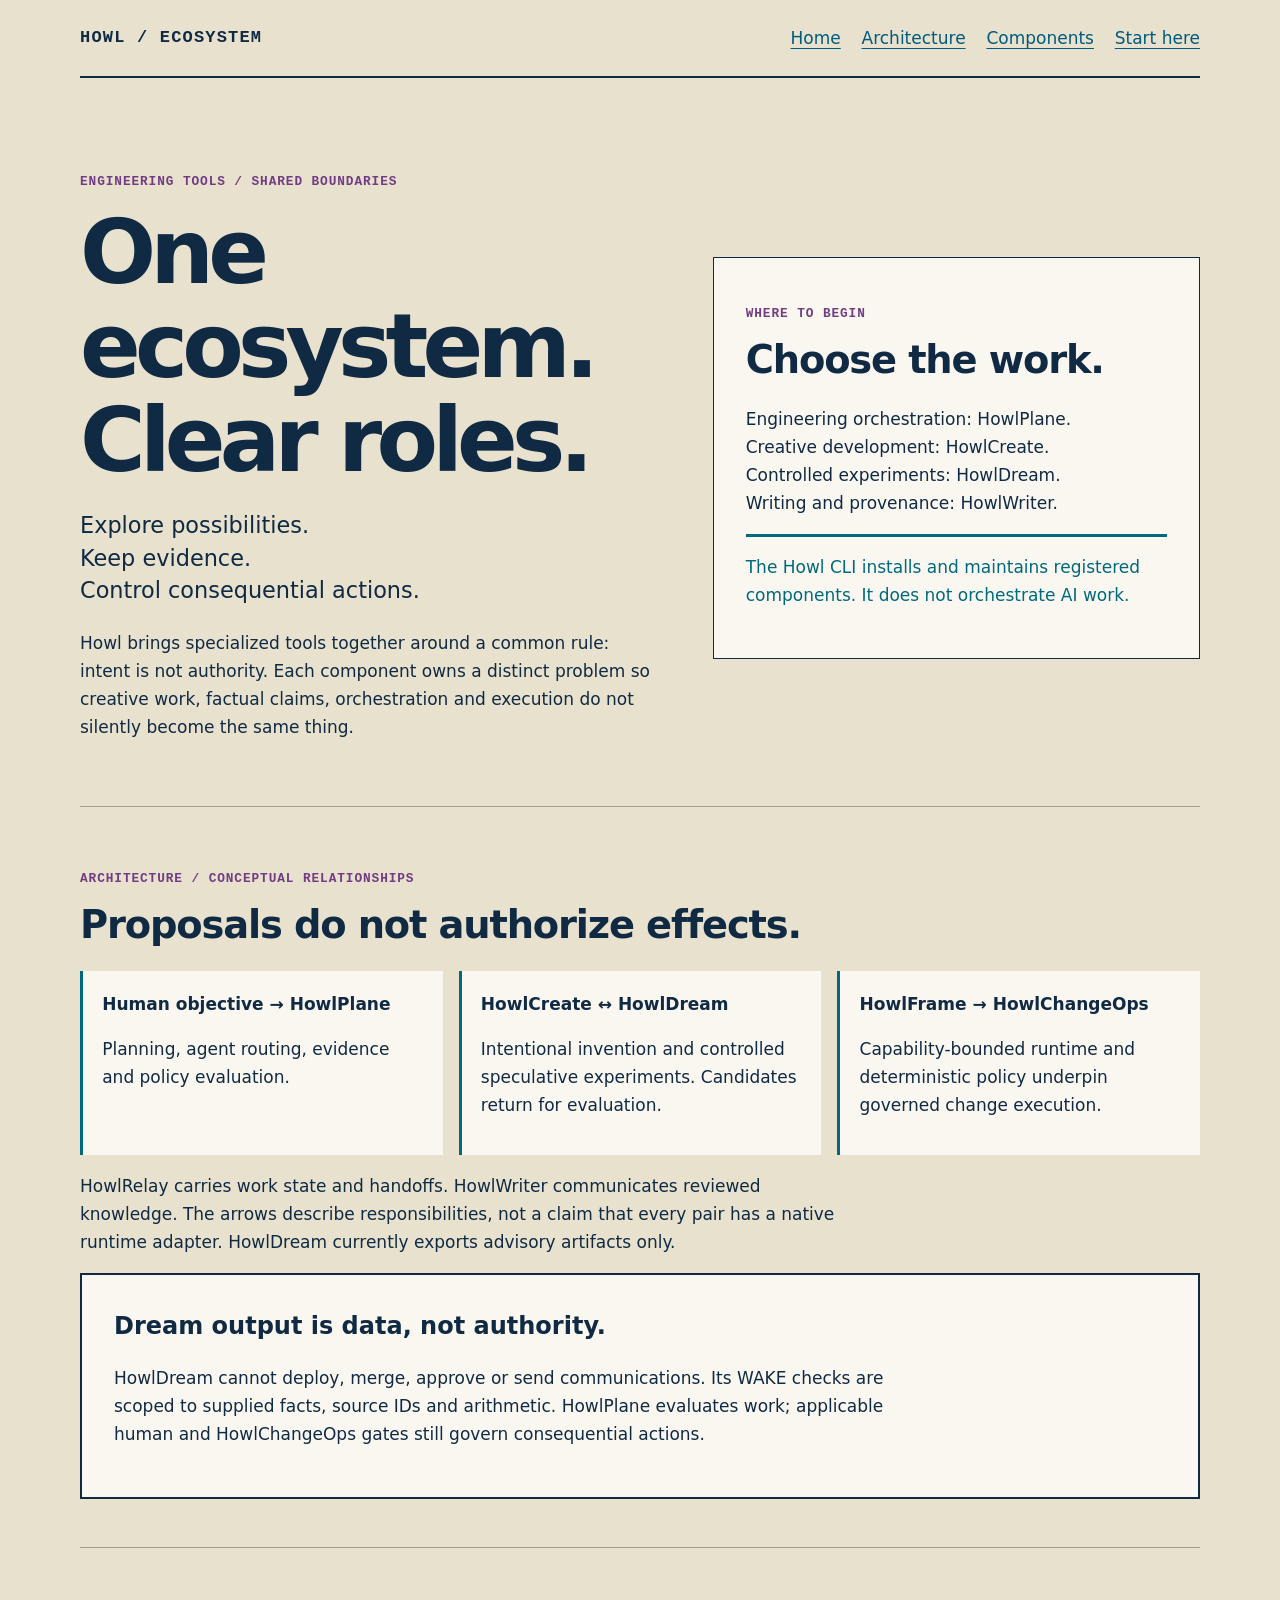
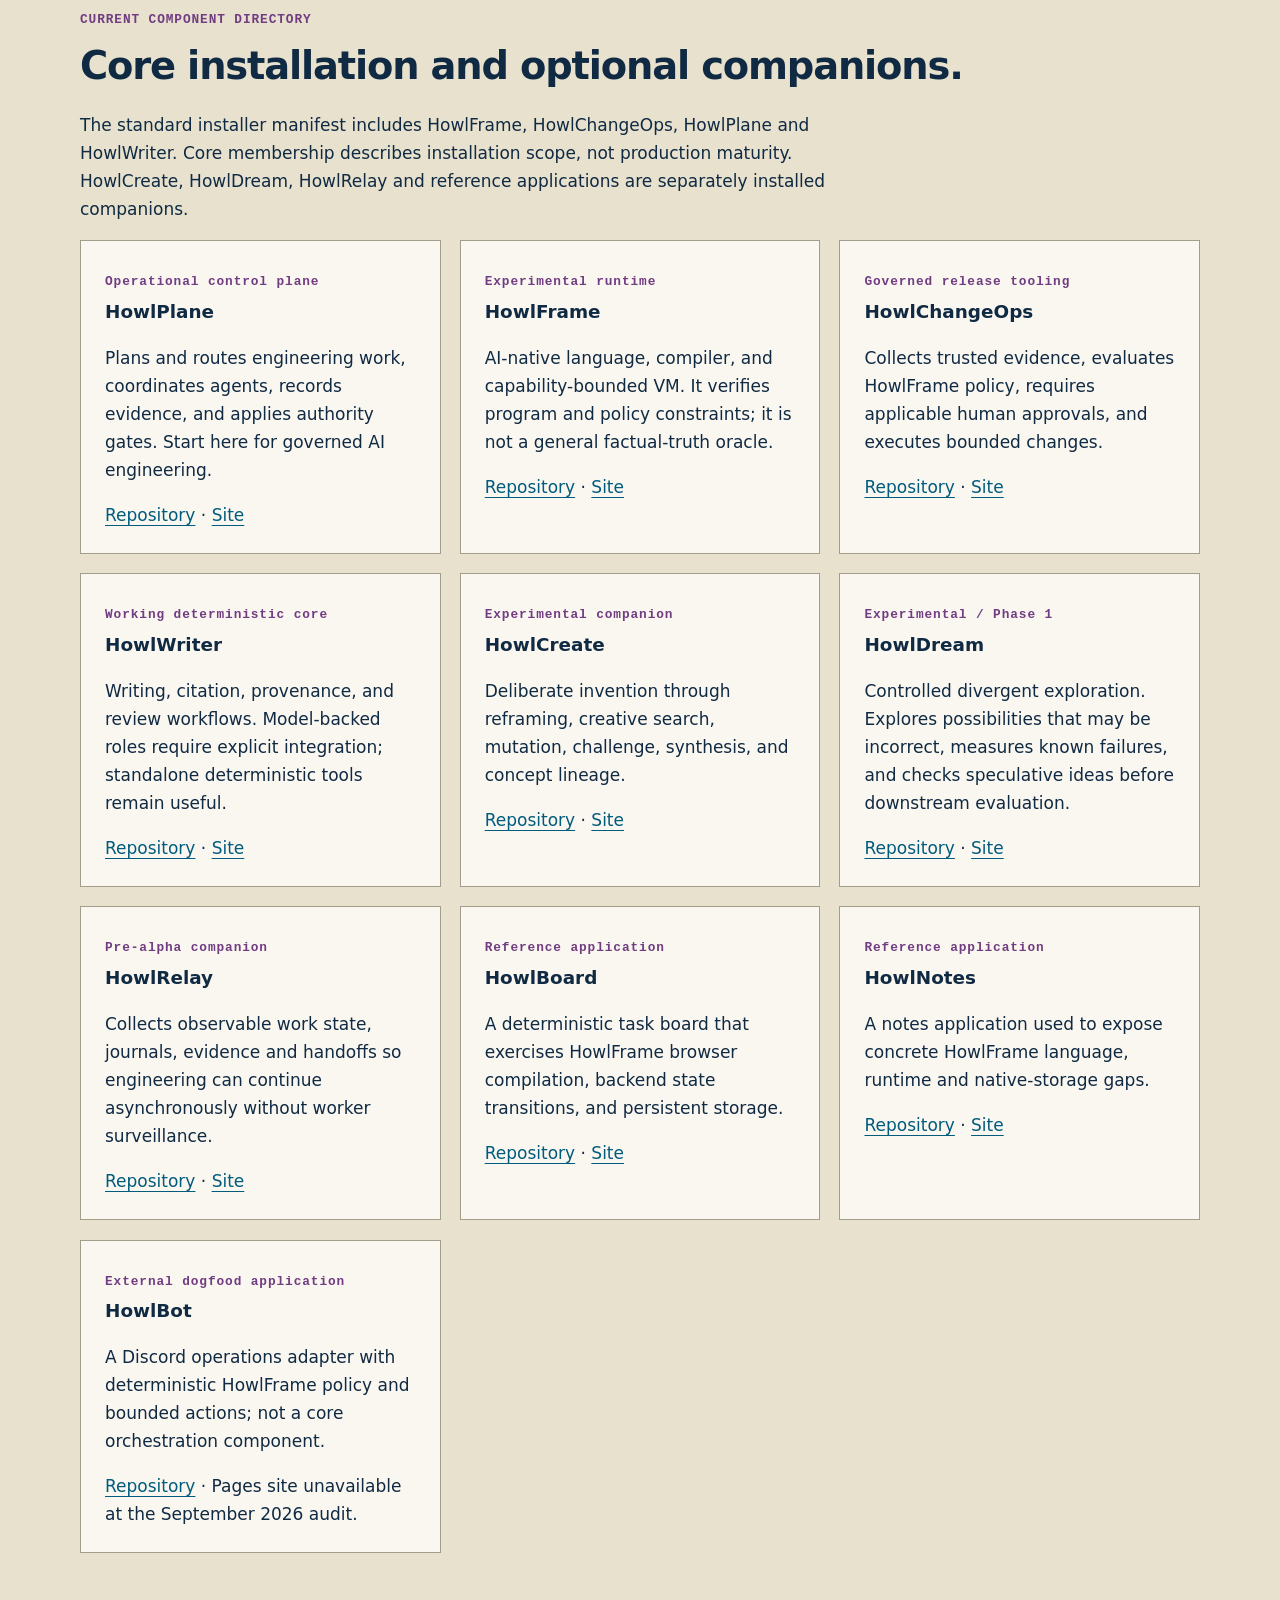
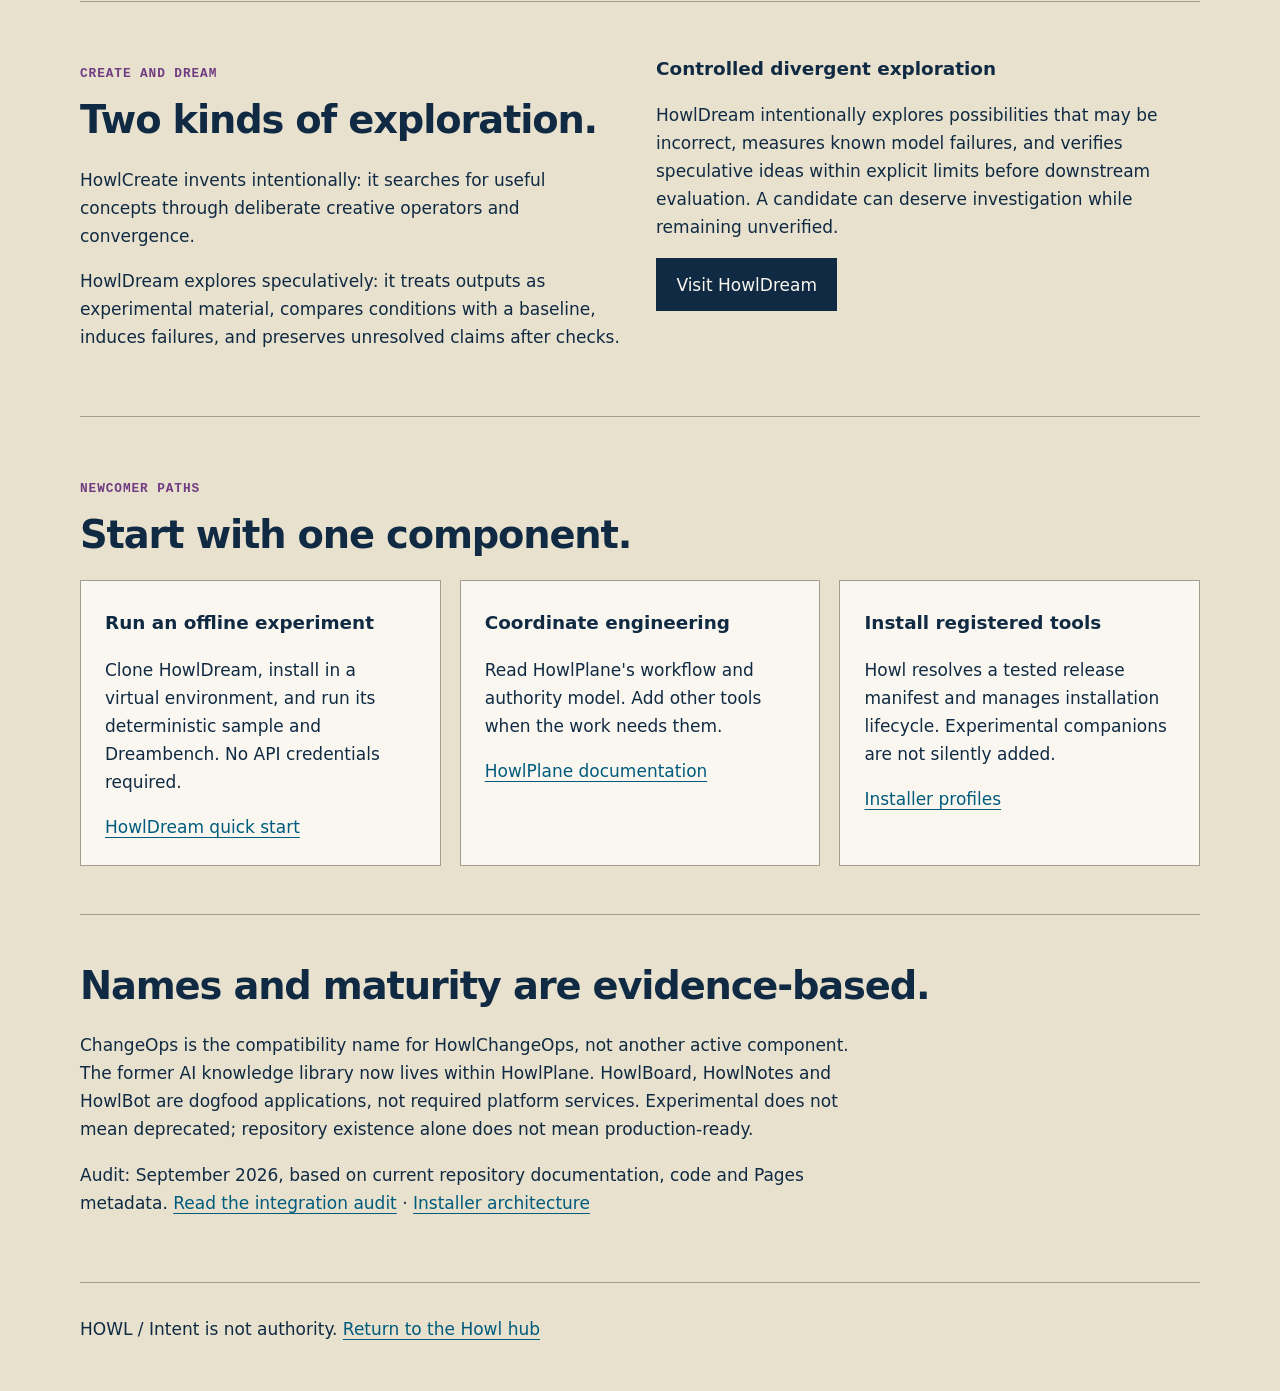
==== docs/ecosystem.html @ 0c1d374e "docs: mark unavailable HowlBot Pages site accurately" ====
<!doctype html>
<html lang="en"><head><meta charset="utf-8"><meta name="viewport" content="width=device-width,initial-scale=1">
<title>Howl Ecosystem | Components, experiments and authority</title>
<meta name="description" content="Understand HowlPlane, HowlFrame, HowlChangeOps, HowlCreate, HowlDream, HowlRelay and HowlWriter. Clear responsibilities, explicit evidence and governed execution.">
<link rel="canonical" href="https://howlcipher.github.io/howl/ecosystem.html"><link rel="icon" href="favicon.svg"><link rel="stylesheet" href="ecosystem.css">
<meta property="og:title" content="The Howl Ecosystem"><meta property="og:description" content="Specialized engineering tools. Explicit evidence. Governed execution."><meta property="og:type" content="website"><meta property="og:url" content="https://howlcipher.github.io/howl/ecosystem.html">
</head><body><a class="skip" href="#main">Skip to content</a><header><a class="brand" href="./">HOWL / ECOSYSTEM</a><nav aria-label="Main"><a href="./">Home</a><a href="#architecture">Architecture</a><a href="#components">Components</a><a href="#start">Start here</a></nav></header>
<main id="main"><section class="hero"><div><p class="eyebrow">Engineering tools / Shared boundaries</p><h1>One ecosystem.<br>Clear roles.</h1><p class="lead">Explore possibilities.<br>Keep evidence.<br>Control consequential actions.</p><p>Howl brings specialized tools together around a common rule: intent is not authority. Each component owns a distinct problem so creative work, factual claims, orchestration and execution do not silently become the same thing.</p></div><div class="signal"><p class="eyebrow">Where to begin</p><h2>Choose the work.</h2><p>Engineering orchestration: HowlPlane.<br>Creative development: HowlCreate.<br>Controlled experiments: HowlDream.<br>Writing and provenance: HowlWriter.</p><p class="resolved">The Howl CLI installs and maintains registered components. It does not orchestrate AI work.</p></div></section>
<section id="architecture"><p class="eyebrow">Architecture / conceptual relationships</p><h2>Proposals do not authorize effects.</h2><div class="flow"><div><strong>Human objective → HowlPlane</strong><p>Planning, agent routing, evidence and policy evaluation.</p></div><div><strong>HowlCreate ↔ HowlDream</strong><p>Intentional invention and controlled speculative experiments. Candidates return for evaluation.</p></div><div><strong>HowlFrame → HowlChangeOps</strong><p>Capability-bounded runtime and deterministic policy underpin governed change execution.</p></div></div><p>HowlRelay carries work state and handoffs. HowlWriter communicates reviewed knowledge. The arrows describe responsibilities, not a claim that every pair has a native runtime adapter. HowlDream currently exports advisory artifacts only.</p><div class="boundary"><strong>Dream output is data, not authority.</strong><p>HowlDream cannot deploy, merge, approve or send communications. Its WAKE checks are scoped to supplied facts, source IDs and arithmetic. HowlPlane evaluates work; applicable human and HowlChangeOps gates still govern consequential actions.</p></div></section>
<section id="components"><p class="eyebrow">Current component directory</p><h2>Core installation and optional companions.</h2><p>The standard installer manifest includes HowlFrame, HowlChangeOps, HowlPlane and HowlWriter. Core membership describes installation scope, not production maturity. HowlCreate, HowlDream, HowlRelay and reference applications are separately installed companions.</p><div class="grid"><article class="card"><span class="label">Operational control plane</span><h3>HowlPlane</h3><p>Plans and routes engineering work, coordinates agents, records evidence, and applies authority gates. Start here for governed AI engineering.</p><p><a href="https://github.com/howlcipher/howlplane">Repository</a> · <a href="https://howlcipher.github.io/howlplane/">Site</a></p></article>
<article class="card"><span class="label">Experimental runtime</span><h3>HowlFrame</h3><p>AI-native language, compiler, and capability-bounded VM. It verifies program and policy constraints; it is not a general factual-truth oracle.</p><p><a href="https://github.com/howlcipher/howlframe">Repository</a> · <a href="https://howlcipher.github.io/howlframe/">Site</a></p></article>
<article class="card"><span class="label">Governed release tooling</span><h3>HowlChangeOps</h3><p>Collects trusted evidence, evaluates HowlFrame policy, requires applicable human approvals, and executes bounded changes.</p><p><a href="https://github.com/howlcipher/howlchangeops">Repository</a> · <a href="https://howlcipher.github.io/howlchangeops/">Site</a></p></article>
<article class="card"><span class="label">Working deterministic core</span><h3>HowlWriter</h3><p>Writing, citation, provenance, and review workflows. Model-backed roles require explicit integration; standalone deterministic tools remain useful.</p><p><a href="https://github.com/howlcipher/howlwriter">Repository</a> · <a href="https://howlcipher.github.io/howlwriter/">Site</a></p></article>
<article class="card"><span class="label">Experimental companion</span><h3>HowlCreate</h3><p>Deliberate invention through reframing, creative search, mutation, challenge, synthesis, and concept lineage.</p><p><a href="https://github.com/howlcipher/howlcreate">Repository</a> · <a href="https://howlcipher.github.io/howlcreate/">Site</a></p></article>
<article class="card"><span class="label">Experimental / Phase 1</span><h3>HowlDream</h3><p>Controlled divergent exploration. Explores possibilities that may be incorrect, measures known failures, and checks speculative ideas before downstream evaluation.</p><p><a href="https://github.com/howlcipher/howldream">Repository</a> · <a href="https://howlcipher.github.io/howldream/">Site</a></p></article>
<article class="card"><span class="label">Pre-alpha companion</span><h3>HowlRelay</h3><p>Collects observable work state, journals, evidence and handoffs so engineering can continue asynchronously without worker surveillance.</p><p><a href="https://github.com/howlcipher/howlrelay">Repository</a> · <a href="https://howlcipher.github.io/howlrelay/">Site</a></p></article>
<article class="card"><span class="label">Reference application</span><h3>HowlBoard</h3><p>A deterministic task board that exercises HowlFrame browser compilation, backend state transitions, and persistent storage.</p><p><a href="https://github.com/howlcipher/howlboard">Repository</a> · <a href="https://howlcipher.github.io/howlboard/">Site</a></p></article>
<article class="card"><span class="label">Reference application</span><h3>HowlNotes</h3><p>A notes application used to expose concrete HowlFrame language, runtime and native-storage gaps.</p><p><a href="https://github.com/howlcipher/howlnotes">Repository</a> · <a href="https://howlcipher.github.io/howlnotes/">Site</a></p></article>
<article class="card"><span class="label">External dogfood application</span><h3>HowlBot</h3><p>A Discord operations adapter with deterministic HowlFrame policy and bounded actions; not a core orchestration component.</p><p><a href="https://github.com/howlcipher/howlbot">Repository</a> · Pages site unavailable at the September 2026 audit.</p></article></div></section>
<section><div class="two"><div><p class="eyebrow">Create and Dream</p><h2>Two kinds of exploration.</h2><p>HowlCreate invents intentionally: it searches for useful concepts through deliberate creative operators and convergence.</p><p>HowlDream explores speculatively: it treats outputs as experimental material, compares conditions with a baseline, induces failures, and preserves unresolved claims after checks.</p></div><div><h3>Controlled divergent exploration</h3><p>HowlDream intentionally explores possibilities that may be incorrect, measures known model failures, and verifies speculative ideas within explicit limits before downstream evaluation. A candidate can deserve investigation while remaining unverified.</p><a class="button" href="https://howlcipher.github.io/howldream/">Visit HowlDream</a></div></div></section>
<section id="start"><p class="eyebrow">Newcomer paths</p><h2>Start with one component.</h2><div class="grid"><article class="card"><h3>Run an offline experiment</h3><p>Clone HowlDream, install in a virtual environment, and run its deterministic sample and Dreambench. No API credentials required.</p><p><a href="https://github.com/howlcipher/howldream#quick-start">HowlDream quick start</a></p></article><article class="card"><h3>Coordinate engineering</h3><p>Read HowlPlane's workflow and authority model. Add other tools when the work needs them.</p><p><a href="https://github.com/howlcipher/howlplane">HowlPlane documentation</a></p></article><article class="card"><h3>Install registered tools</h3><p>Howl resolves a tested release manifest and manages installation lifecycle. Experimental companions are not silently added.</p><p><a href="https://github.com/howlcipher/howl#installation-profiles">Installer profiles</a></p></article></div></section>
<section><h2>Names and maturity are evidence-based.</h2><p>ChangeOps is the compatibility name for HowlChangeOps, not another active component. The former AI knowledge library now lives within HowlPlane. HowlBoard, HowlNotes and HowlBot are dogfood applications, not required platform services. Experimental does not mean deprecated; repository existence alone does not mean production-ready.</p><p>Audit: September 2026, based on current repository documentation, code and Pages metadata. <a href="https://github.com/howlcipher/howldream/blob/main/docs/ecosystem.md">Read the integration audit</a> · <a href="https://github.com/howlcipher/howl/blob/main/docs/ARCHITECTURE.md">Installer architecture</a></p></section>
</main><footer>HOWL / Intent is not authority. <a href="./">Return to the Howl hub</a></footer></body></html>
---- docs/ecosystem.css ----
:root { --ink:#102a43; --paper:#e7e1ce; --panel:#faf7f0; --dream:#713c82; --wake:#00697b; --line:#a39d8b; }
* { box-sizing:border-box; }
body { margin:0; color:var(--ink); background:var(--paper); font:17px/1.65 system-ui,sans-serif; }
a { color:#005b7d; text-underline-offset:.22em; }
a:hover { color:var(--dream); }
:focus-visible { outline:3px solid #b83263; outline-offset:5px; }
.skip { position:absolute; left:1rem; top:-5rem; padding:1rem; background:white; }
.skip:focus { top:0; z-index:10; }
header, main, footer { width:min(1120px,calc(100% - 3rem)); margin:auto; }
header { padding:1.5rem 0; border-bottom:2px solid var(--ink); display:flex; justify-content:space-between; gap:1rem; flex-wrap:wrap; }
nav { display:flex; flex-wrap:wrap; gap:1.3rem; }
.brand, .eyebrow, .label { font-family:ui-monospace,monospace; font-weight:700; letter-spacing:.07em; }
.brand { text-decoration:none; color:var(--ink); }
.eyebrow { text-transform:uppercase; font-size:.8rem; color:var(--dream); }
.hero { padding:5rem 0 3rem; display:grid; grid-template-columns:1.2fr 1fr; gap:3rem; align-items:center; }
h1 { font-size:clamp(3rem,7vw,5.6rem); letter-spacing:-.065em; line-height:1.05; margin:.6rem 0 1.2rem; }
h2 { font-size:clamp(1.7rem,3vw,2.4rem); line-height:1.2; letter-spacing:-.03em; margin:0 0 1.4rem; }
h3 { font-size:1.15rem; margin:.2rem 0 .7rem; }
p { max-width:72ch; }
.lead { font-size:1.4rem; line-height:1.45; }
.tagline { font-family:ui-monospace,monospace; font-size:1.05rem; }
.button { display:inline-block; padding:.65rem 1.15rem; background:var(--ink); color:var(--panel); text-decoration:none; border:2px solid var(--ink); }
.button:hover { color:white; background:var(--dream); }
.signal { border:1px solid var(--ink); padding:2rem; background:var(--panel); }
.signal .branch { border-left:2px dotted var(--dream); padding:.7rem 1rem; margin:.6rem 0 .6rem 1rem; }
.signal .branch:nth-child(3) { margin-left:3rem; }
.signal .resolved { border-top:3px solid var(--wake); padding-top:1rem; color:var(--wake); }
section { padding:3rem 0; border-bottom:1px solid var(--line); }
.grid { display:grid; grid-template-columns:repeat(3,minmax(0,1fr)); gap:1.2rem; }
.card { padding:1.5rem; border:1px solid var(--line); background:var(--panel); min-width:0; }
.card p { margin-bottom:0; }
.card .label { color:var(--dream); font-size:.8rem; }
.lifecycle .card { border-top:4px solid var(--dream); }
.lifecycle .card:nth-child(2) { border-top-color:#ad3624; }
.lifecycle .card:nth-child(3) { border-top-color:var(--wake); }
.two { display:grid; grid-template-columns:1fr 1fr; gap:2rem; }
pre { color:#e7e1ce; background:#102a43; padding:1.4rem; overflow:auto; font-size:.85rem; }
code { font-family:ui-monospace,monospace; overflow-wrap:anywhere; }
.table-wrap { overflow:auto; }
table { border-collapse:collapse; width:100%; background:var(--panel); }
th,td { padding:1rem; text-align:left; border-bottom:1px solid var(--line); }
th { background:var(--ink); color:var(--panel); }
.boundary { padding:2rem; border:2px solid var(--ink); background:var(--panel); }
.boundary strong { font-size:1.5rem; }
.flow { display:grid; grid-template-columns:repeat(3,minmax(0,1fr)); gap:1rem; }
.flow div { padding:1.2rem; background:var(--panel); border-left:3px solid var(--wake); }
.small { font-size:.9rem; }
footer { padding:2rem 0 3rem; }
@media(max-width:760px) { .hero,.two { grid-template-columns:1fr; } .hero { padding-top:2.5rem; gap:1.5rem; } .grid,.flow { grid-template-columns:1fr; } header,main,footer { width:calc(100% - 2rem); } section { padding:2rem 0; } .signal { padding:1.3rem; } }
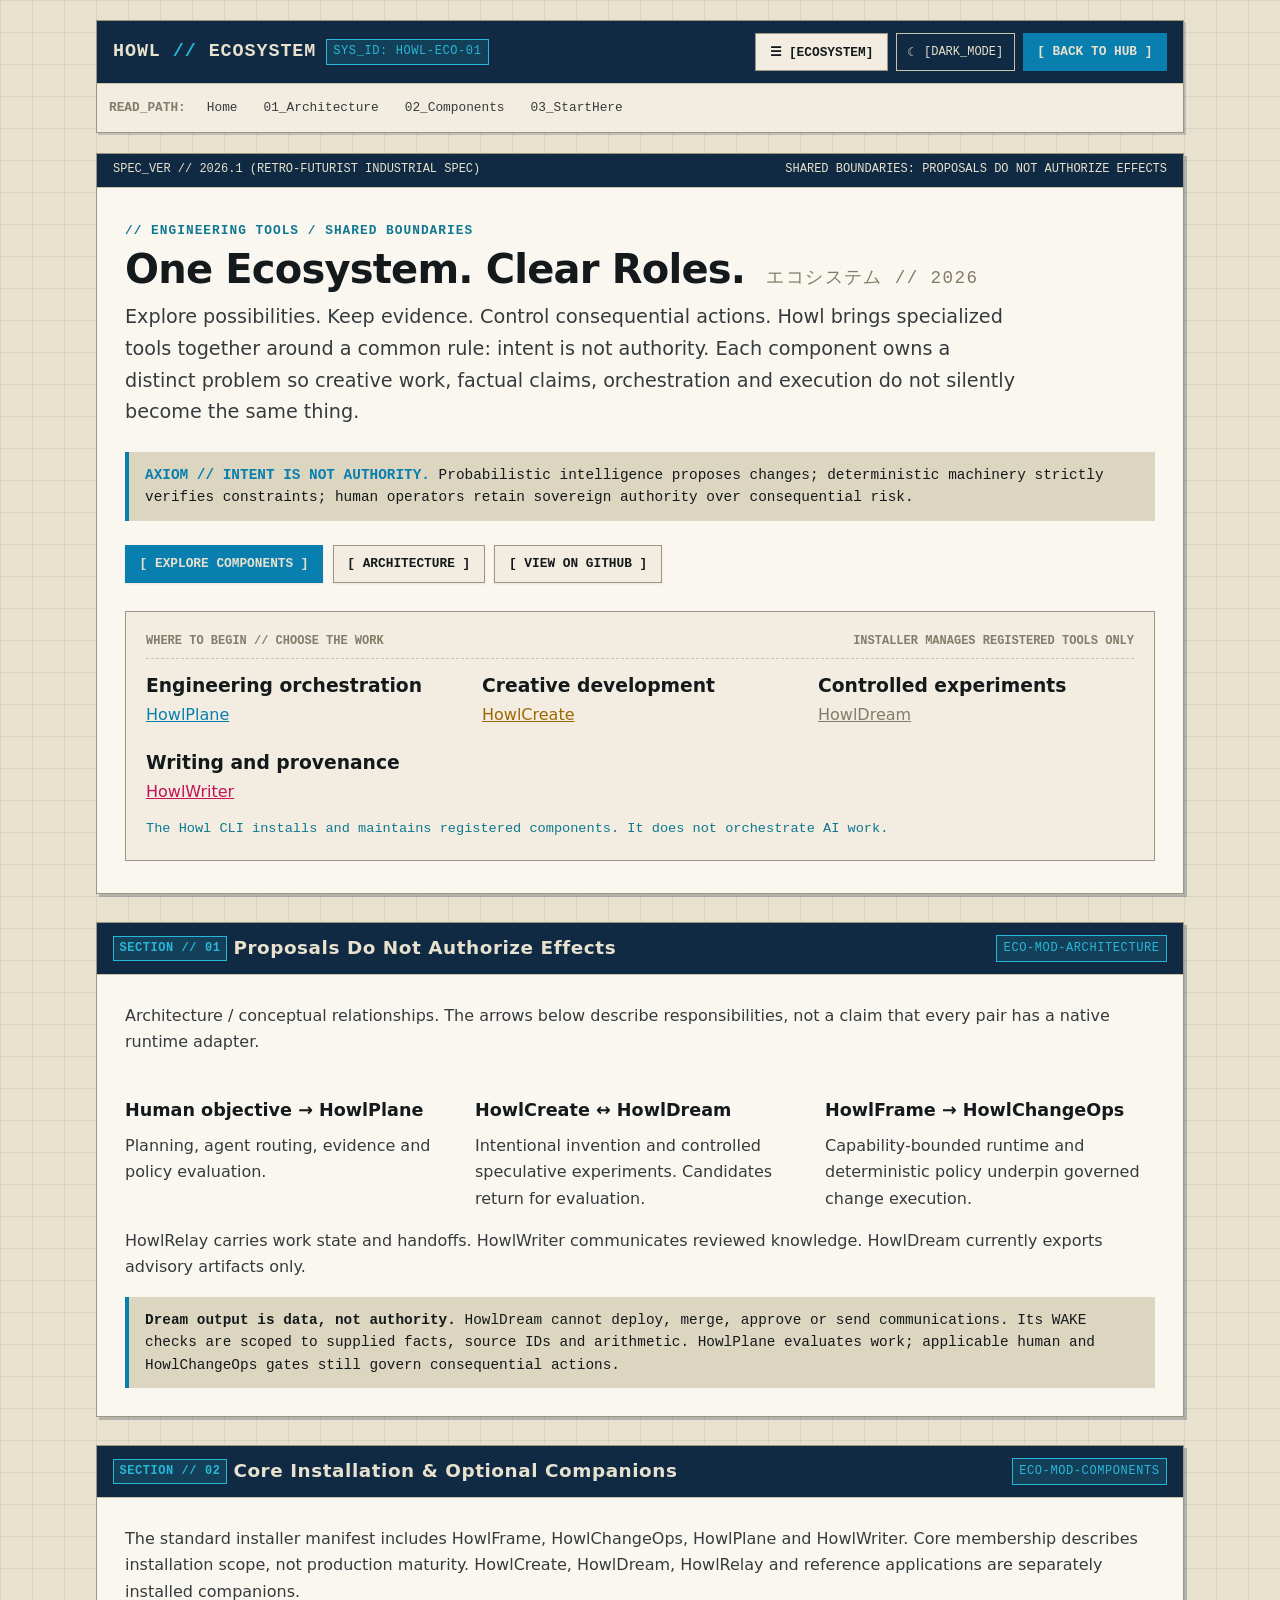
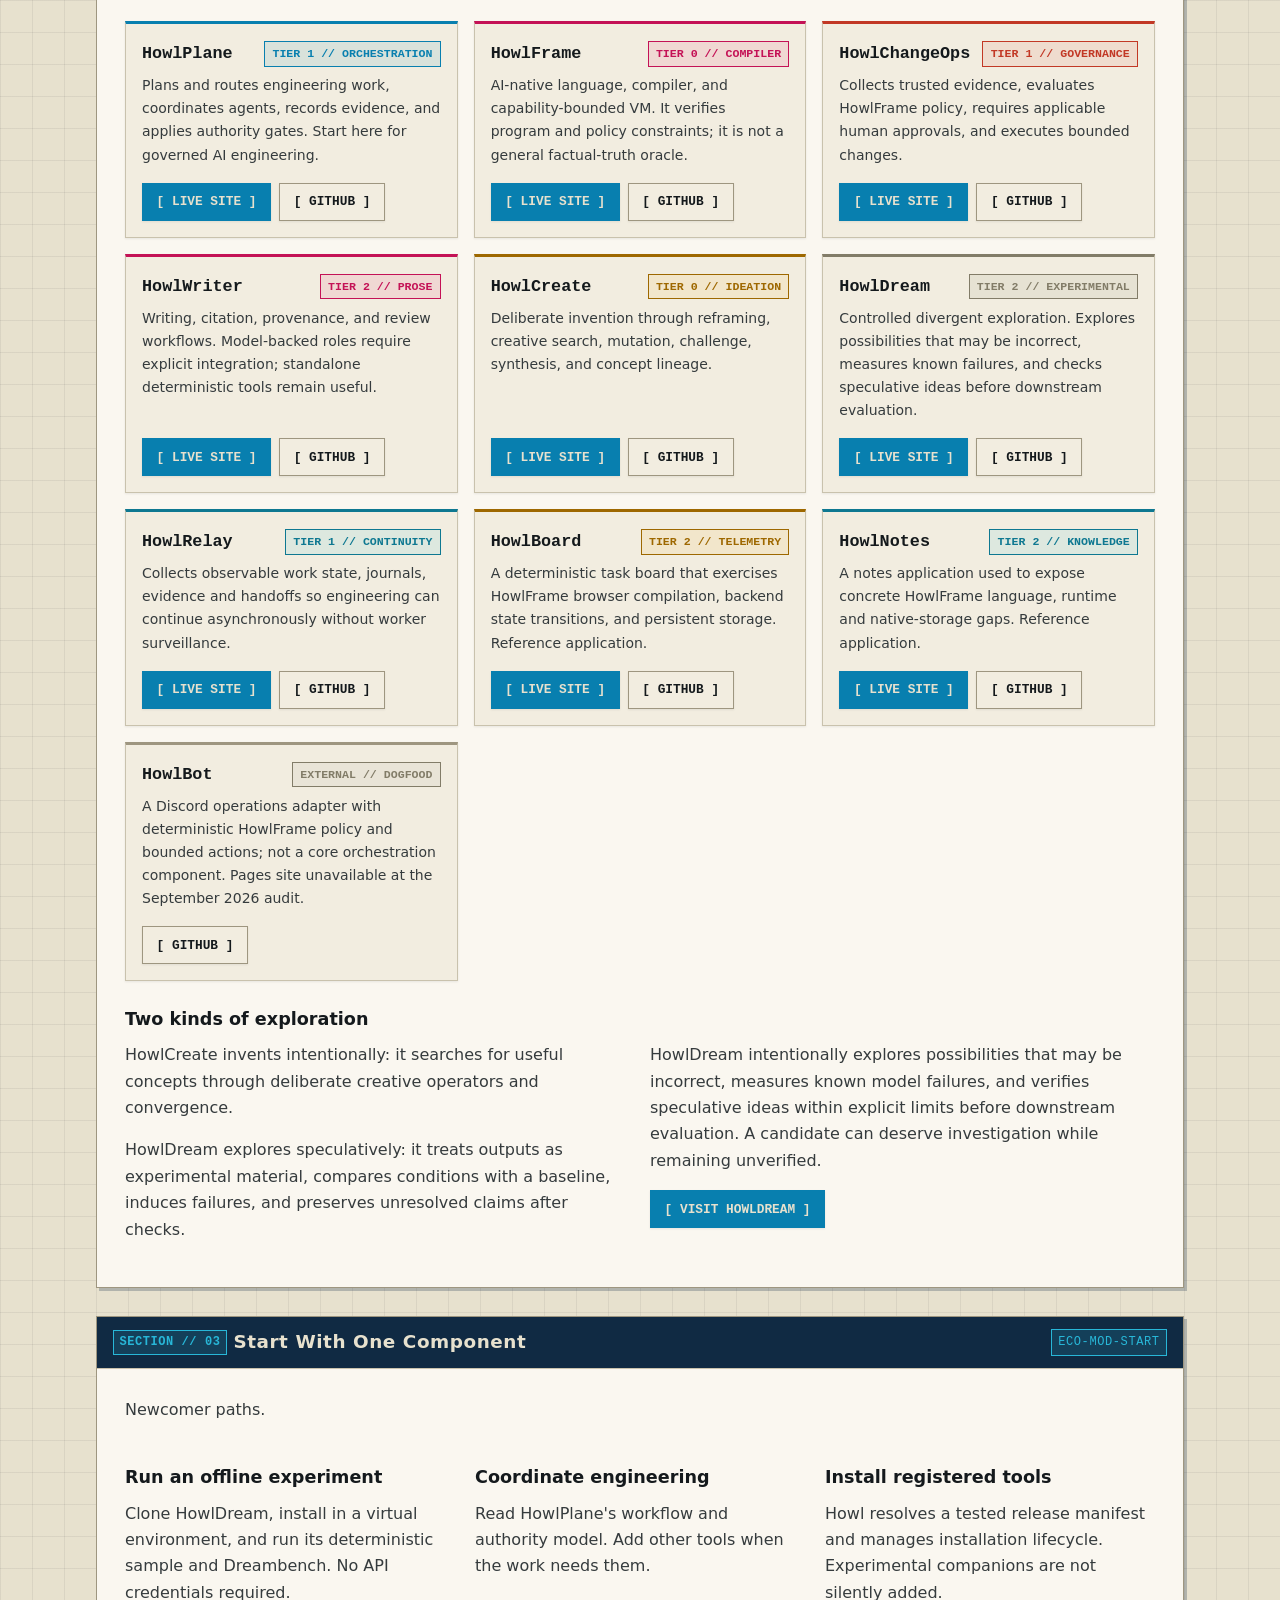
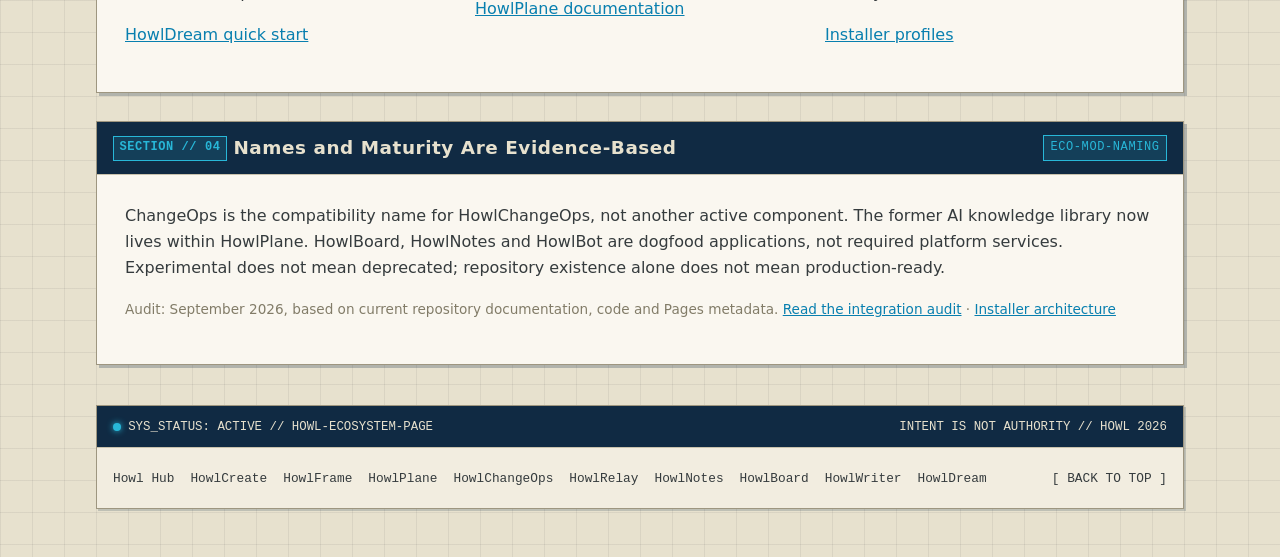
==== commit a096146f: "feat(ecosystem): bring HowlDream and ecosystem.html into the shared visual system Register HowlDream" ====
--- a/docs/ecosystem.html
+++ b/docs/ecosystem.html
@@ -1,23 +1,462 @@
-<!doctype html>
-<html lang="en"><head><meta charset="utf-8"><meta name="viewport" content="width=device-width,initial-scale=1">
-<title>Howl Ecosystem | Components, experiments and authority</title>
-<meta name="description" content="Understand HowlPlane, HowlFrame, HowlChangeOps, HowlCreate, HowlDream, HowlRelay and HowlWriter. Clear responsibilities, explicit evidence and governed execution.">
-<link rel="canonical" href="https://howlcipher.github.io/howl/ecosystem.html"><link rel="icon" href="favicon.svg"><link rel="stylesheet" href="ecosystem.css">
-<meta property="og:title" content="The Howl Ecosystem"><meta property="og:description" content="Specialized engineering tools. Explicit evidence. Governed execution."><meta property="og:type" content="website"><meta property="og:url" content="https://howlcipher.github.io/howl/ecosystem.html">
-</head><body><a class="skip" href="#main">Skip to content</a><header><a class="brand" href="./">HOWL / ECOSYSTEM</a><nav aria-label="Main"><a href="./">Home</a><a href="#architecture">Architecture</a><a href="#components">Components</a><a href="#start">Start here</a></nav></header>
-<main id="main"><section class="hero"><div><p class="eyebrow">Engineering tools / Shared boundaries</p><h1>One ecosystem.<br>Clear roles.</h1><p class="lead">Explore possibilities.<br>Keep evidence.<br>Control consequential actions.</p><p>Howl brings specialized tools together around a common rule: intent is not authority. Each component owns a distinct problem so creative work, factual claims, orchestration and execution do not silently become the same thing.</p></div><div class="signal"><p class="eyebrow">Where to begin</p><h2>Choose the work.</h2><p>Engineering orchestration: HowlPlane.<br>Creative development: HowlCreate.<br>Controlled experiments: HowlDream.<br>Writing and provenance: HowlWriter.</p><p class="resolved">The Howl CLI installs and maintains registered components. It does not orchestrate AI work.</p></div></section>
-<section id="architecture"><p class="eyebrow">Architecture / conceptual relationships</p><h2>Proposals do not authorize effects.</h2><div class="flow"><div><strong>Human objective → HowlPlane</strong><p>Planning, agent routing, evidence and policy evaluation.</p></div><div><strong>HowlCreate ↔ HowlDream</strong><p>Intentional invention and controlled speculative experiments. Candidates return for evaluation.</p></div><div><strong>HowlFrame → HowlChangeOps</strong><p>Capability-bounded runtime and deterministic policy underpin governed change execution.</p></div></div><p>HowlRelay carries work state and handoffs. HowlWriter communicates reviewed knowledge. The arrows describe responsibilities, not a claim that every pair has a native runtime adapter. HowlDream currently exports advisory artifacts only.</p><div class="boundary"><strong>Dream output is data, not authority.</strong><p>HowlDream cannot deploy, merge, approve or send communications. Its WAKE checks are scoped to supplied facts, source IDs and arithmetic. HowlPlane evaluates work; applicable human and HowlChangeOps gates still govern consequential actions.</p></div></section>
-<section id="components"><p class="eyebrow">Current component directory</p><h2>Core installation and optional companions.</h2><p>The standard installer manifest includes HowlFrame, HowlChangeOps, HowlPlane and HowlWriter. Core membership describes installation scope, not production maturity. HowlCreate, HowlDream, HowlRelay and reference applications are separately installed companions.</p><div class="grid"><article class="card"><span class="label">Operational control plane</span><h3>HowlPlane</h3><p>Plans and routes engineering work, coordinates agents, records evidence, and applies authority gates. Start here for governed AI engineering.</p><p><a href="https://github.com/howlcipher/howlplane">Repository</a> · <a href="https://howlcipher.github.io/howlplane/">Site</a></p></article>
-<article class="card"><span class="label">Experimental runtime</span><h3>HowlFrame</h3><p>AI-native language, compiler, and capability-bounded VM. It verifies program and policy constraints; it is not a general factual-truth oracle.</p><p><a href="https://github.com/howlcipher/howlframe">Repository</a> · <a href="https://howlcipher.github.io/howlframe/">Site</a></p></article>
-<article class="card"><span class="label">Governed release tooling</span><h3>HowlChangeOps</h3><p>Collects trusted evidence, evaluates HowlFrame policy, requires applicable human approvals, and executes bounded changes.</p><p><a href="https://github.com/howlcipher/howlchangeops">Repository</a> · <a href="https://howlcipher.github.io/howlchangeops/">Site</a></p></article>
-<article class="card"><span class="label">Working deterministic core</span><h3>HowlWriter</h3><p>Writing, citation, provenance, and review workflows. Model-backed roles require explicit integration; standalone deterministic tools remain useful.</p><p><a href="https://github.com/howlcipher/howlwriter">Repository</a> · <a href="https://howlcipher.github.io/howlwriter/">Site</a></p></article>
-<article class="card"><span class="label">Experimental companion</span><h3>HowlCreate</h3><p>Deliberate invention through reframing, creative search, mutation, challenge, synthesis, and concept lineage.</p><p><a href="https://github.com/howlcipher/howlcreate">Repository</a> · <a href="https://howlcipher.github.io/howlcreate/">Site</a></p></article>
-<article class="card"><span class="label">Experimental / Phase 1</span><h3>HowlDream</h3><p>Controlled divergent exploration. Explores possibilities that may be incorrect, measures known failures, and checks speculative ideas before downstream evaluation.</p><p><a href="https://github.com/howlcipher/howldream">Repository</a> · <a href="https://howlcipher.github.io/howldream/">Site</a></p></article>
-<article class="card"><span class="label">Pre-alpha companion</span><h3>HowlRelay</h3><p>Collects observable work state, journals, evidence and handoffs so engineering can continue asynchronously without worker surveillance.</p><p><a href="https://github.com/howlcipher/howlrelay">Repository</a> · <a href="https://howlcipher.github.io/howlrelay/">Site</a></p></article>
-<article class="card"><span class="label">Reference application</span><h3>HowlBoard</h3><p>A deterministic task board that exercises HowlFrame browser compilation, backend state transitions, and persistent storage.</p><p><a href="https://github.com/howlcipher/howlboard">Repository</a> · <a href="https://howlcipher.github.io/howlboard/">Site</a></p></article>
-<article class="card"><span class="label">Reference application</span><h3>HowlNotes</h3><p>A notes application used to expose concrete HowlFrame language, runtime and native-storage gaps.</p><p><a href="https://github.com/howlcipher/howlnotes">Repository</a> · <a href="https://howlcipher.github.io/howlnotes/">Site</a></p></article>
-<article class="card"><span class="label">External dogfood application</span><h3>HowlBot</h3><p>A Discord operations adapter with deterministic HowlFrame policy and bounded actions; not a core orchestration component.</p><p><a href="https://github.com/howlcipher/howlbot">Repository</a> · Pages site unavailable at the September 2026 audit.</p></article></div></section>
-<section><div class="two"><div><p class="eyebrow">Create and Dream</p><h2>Two kinds of exploration.</h2><p>HowlCreate invents intentionally: it searches for useful concepts through deliberate creative operators and convergence.</p><p>HowlDream explores speculatively: it treats outputs as experimental material, compares conditions with a baseline, induces failures, and preserves unresolved claims after checks.</p></div><div><h3>Controlled divergent exploration</h3><p>HowlDream intentionally explores possibilities that may be incorrect, measures known model failures, and verifies speculative ideas within explicit limits before downstream evaluation. A candidate can deserve investigation while remaining unverified.</p><a class="button" href="https://howlcipher.github.io/howldream/">Visit HowlDream</a></div></div></section>
-<section id="start"><p class="eyebrow">Newcomer paths</p><h2>Start with one component.</h2><div class="grid"><article class="card"><h3>Run an offline experiment</h3><p>Clone HowlDream, install in a virtual environment, and run its deterministic sample and Dreambench. No API credentials required.</p><p><a href="https://github.com/howlcipher/howldream#quick-start">HowlDream quick start</a></p></article><article class="card"><h3>Coordinate engineering</h3><p>Read HowlPlane's workflow and authority model. Add other tools when the work needs them.</p><p><a href="https://github.com/howlcipher/howlplane">HowlPlane documentation</a></p></article><article class="card"><h3>Install registered tools</h3><p>Howl resolves a tested release manifest and manages installation lifecycle. Experimental companions are not silently added.</p><p><a href="https://github.com/howlcipher/howl#installation-profiles">Installer profiles</a></p></article></div></section>
-<section><h2>Names and maturity are evidence-based.</h2><p>ChangeOps is the compatibility name for HowlChangeOps, not another active component. The former AI knowledge library now lives within HowlPlane. HowlBoard, HowlNotes and HowlBot are dogfood applications, not required platform services. Experimental does not mean deprecated; repository existence alone does not mean production-ready.</p><p>Audit: September 2026, based on current repository documentation, code and Pages metadata. <a href="https://github.com/howlcipher/howldream/blob/main/docs/ecosystem.md">Read the integration audit</a> · <a href="https://github.com/howlcipher/howl/blob/main/docs/ARCHITECTURE.md">Installer architecture</a></p></section>
-</main><footer>HOWL / Intent is not authority. <a href="./">Return to the Howl hub</a></footer></body></html>
+<!DOCTYPE html>
+<html lang="en">
+<head>
+    <meta charset="UTF-8">
+    <meta name="viewport" content="width=device-width, initial-scale=1">
+    <meta name="description" content="Understand HowlPlane, HowlFrame, HowlChangeOps, HowlCreate, HowlDream, HowlRelay and HowlWriter. Clear responsibilities, explicit evidence and governed execution.">
+    <link rel="canonical" href="https://howlcipher.github.io/howl/ecosystem.html">
+
+    <!-- Open Graph Metadata -->
+    <meta property="og:type" content="website">
+    <meta property="og:site_name" content="Howl Ecosystem">
+    <meta property="og:title" content="The Howl Ecosystem | Components, Experiments and Authority">
+    <meta property="og:description" content="Specialized engineering tools. Explicit evidence. Governed execution.">
+    <meta property="og:url" content="https://howlcipher.github.io/howl/ecosystem.html">
+
+    <!-- Twitter Card Metadata -->
+    <meta name="twitter:card" content="summary">
+    <meta name="twitter:title" content="The Howl Ecosystem | Components, Experiments and Authority">
+    <meta name="twitter:description" content="Specialized engineering tools. Explicit evidence. Governed execution.">
+
+    <title>Howl Ecosystem | Components, experiments and authority</title>
+    <link rel="stylesheet" href="style.css">
+    <link rel="icon" type="image/svg+xml" href="favicon.svg">
+    <link rel="alternate icon" type="image/png" href="favicon.png">
+</head>
+<body>
+    <a class="skip-link" href="#main-content">Skip to main content</a>
+
+    <!-- Ecosystem Slide-out Drawer Overlay -->
+    <div id="eco-drawer-overlay" class="eco-drawer-overlay" aria-hidden="true"></div>
+
+    <!-- Ecosystem Slide-out Drawer Panel -->
+    <aside id="eco-drawer" class="eco-drawer" aria-label="Howl Ecosystem Directory" aria-hidden="true">
+        <div class="drawer-header">
+            <div class="drawer-title">HOWL // ECOSYSTEM DIRECTORY</div>
+            <button id="eco-drawer-close" class="btn-drawer-close" type="button" aria-label="Close ecosystem directory">[✕ CLOSE]</button>
+        </div>
+        <div class="drawer-body">
+            <a href="https://howlcipher.github.io/howl/" class="drawer-node-card active-hub">
+                <div class="node-card-top">
+                    <span class="node-card-name">HOWL // HUB</span>
+                    <span class="node-card-role">[PORTAL]</span>
+                </div>
+                <div class="node-card-desc">Central ecosystem portal, architectural blueprint, and cross-project governance map.</div>
+            </a>
+
+            <a href="https://howlcipher.github.io/howlcreate/" class="drawer-node-card">
+                <div class="node-card-top">
+                    <span class="node-card-name">HOWLCREATE</span>
+                    <span class="node-card-role" style="color: var(--color-amber);">[CREATIVE SEARCH]</span>
+                </div>
+                <div class="node-card-desc">Computational creativity, open-ended problem exploration, reframing, and concept lineage.</div>
+            </a>
+
+            <a href="https://howlcipher.github.io/howlframe/" class="drawer-node-card">
+                <div class="node-card-top">
+                    <span class="node-card-name">HOWLFRAME</span>
+                    <span class="node-card-role" style="color: var(--color-magenta);">[VM &amp; COMPILER]</span>
+                </div>
+                <div class="node-card-desc">AI-native reasoning language, typed intermediate representation, and sandboxed bytecode VM.</div>
+            </a>
+
+            <a href="https://howlcipher.github.io/howlplane/" class="drawer-node-card">
+                <div class="node-card-top">
+                    <span class="node-card-name">HOWLPLANE</span>
+                    <span class="node-card-role" style="color: var(--color-blue);">[CONTROL PLANE]</span>
+                </div>
+                <div class="node-card-desc">Engineering control plane with deterministic routing, adversarial falsification, and human gates.</div>
+            </a>
+
+            <a href="https://howlcipher.github.io/howlchangeops/" class="drawer-node-card">
+                <div class="node-card-top">
+                    <span class="node-card-name">HOWLCHANGEOPS</span>
+                    <span class="node-card-role" style="color: var(--color-red);">[AUTHORITY GATE]</span>
+                </div>
+                <div class="node-card-desc">Governed release controller enforcing cryptographic human approvals and bounded Git mutations.</div>
+            </a>
+
+            <a href="https://howlcipher.github.io/howlrelay/" class="drawer-node-card">
+                <div class="node-card-top">
+                    <span class="node-card-name">HOWLRELAY</span>
+                    <span class="node-card-role" style="color: var(--color-cyan);">[CONTINUITY]</span>
+                </div>
+                <div class="node-card-desc">Persistent asynchronous work coordination, durable journals, and resumable execution handoffs.</div>
+            </a>
+
+            <a href="https://howlcipher.github.io/howlnotes/" class="drawer-node-card">
+                <div class="node-card-top">
+                    <span class="node-card-name">HOWLNOTES</span>
+                    <span class="node-card-role" style="color: var(--color-cyan);">[KNOWLEDGE NOTEBOOK]</span>
+                </div>
+                <div class="node-card-desc">Engineering knowledge notebook &amp; full-stack dogfood consumer proving native persistent storage.</div>
+            </a>
+
+            <a href="https://howlcipher.github.io/howlboard/" class="drawer-node-card">
+                <div class="node-card-top">
+                    <span class="node-card-name">HOWLBOARD</span>
+                    <span class="node-card-role" style="color: var(--color-amber);">[EVALUATION SURFACE]</span>
+                </div>
+                <div class="node-card-desc">Observation console and full-stack deterministic task state machine application.</div>
+            </a>
+
+            <a href="https://howlcipher.github.io/howlwriter/" class="drawer-node-card">
+                <div class="node-card-top">
+                    <span class="node-card-name">HOWLWRITER</span>
+                    <span class="node-card-role" style="color: var(--color-magenta);">[WRITING CONTROL]</span>
+                </div>
+                <div class="node-card-desc">Writing control system for voice preservation, deterministic style linting, humanization, and review.</div>
+            </a>
+
+            <a href="https://howlcipher.github.io/howldream/" class="drawer-node-card">
+                <div class="node-card-top">
+                    <span class="node-card-name">HOWLDREAM</span>
+                    <span class="node-card-role" style="color: var(--color-khaki);">[CONTROLLED DIVERGENCE]</span>
+                </div>
+                <div class="node-card-desc">Controlled divergent experiments, hallucination testing, failure analysis, and scoped verification.</div>
+            </a>
+        </div>
+        <div class="drawer-footer">
+            <span>● 9 CORE TOOLS &amp; EXPERIMENTAL COMPANIONS</span>
+            <span>AUTH // HOWL 2026</span>
+        </div>
+    </aside>
+
+    <div class="layout-container">
+        <!-- Site Header -->
+        <header class="site-header">
+            <div class="header-top">
+                <div class="header-brand">
+                    <a href="https://howlcipher.github.io/howl/ecosystem.html" class="brand-sig">HOWL <span>//</span> ECOSYSTEM</a>
+                    <span class="subsystem-tag">SYS_ID: HOWL-ECO-01</span>
+                </div>
+                <div class="header-actions">
+                    <button id="eco-menu-toggle" class="btn-eco-toggle" type="button" aria-expanded="false" aria-controls="eco-drawer" aria-label="Toggle Howl Ecosystem Directory">
+                        <span aria-hidden="true">☰</span> [ECOSYSTEM]
+                    </button>
+                    <button id="theme-toggle" class="btn-theme-toggle" type="button" aria-pressed="false">
+                        <span aria-hidden="true">☾</span> [DARK_MODE]
+                    </button>
+                    <a href="./" class="btn-tech btn-tech-primary">
+                        [ BACK TO HUB ]
+                    </a>
+                </div>
+            </div>
+
+            <!-- In-Page Section Navigation -->
+            <nav class="section-nav" aria-label="Page sections">
+                <span class="section-nav-label">READ_PATH:</span>
+                <a href="./">Home</a>
+                <a href="#architecture">01_Architecture</a>
+                <a href="#components">02_Components</a>
+                <a href="#start">03_StartHere</a>
+            </nav>
+        </header>
+
+        <!-- Main Content Surface -->
+        <main id="main-content">
+            <!-- Hero Panel -->
+            <section class="hero-panel" aria-labelledby="main-title">
+                <div class="hero-banner">
+                    <span>SPEC_VER // 2026.1 (RETRO-FUTURIST INDUSTRIAL SPEC)</span>
+                    <span>SHARED BOUNDARIES: PROPOSALS DO NOT AUTHORIZE EFFECTS</span>
+                </div>
+                <div class="hero-body">
+                    <div class="hero-header-block">
+                        <p class="hero-kicker">// engineering tools / shared boundaries</p>
+                        <h1 id="main-title" class="hero-title">One Ecosystem. Clear Roles. <span class="jp-sub">エコシステム // 2026</span></h1>
+                        <p class="hero-lead">
+                            Explore possibilities. Keep evidence. Control consequential actions. Howl brings specialized tools together around a common rule: intent is not authority. Each component owns a distinct problem so creative work, factual claims, orchestration and execution do not silently become the same thing.
+                        </p>
+                    </div>
+
+                    <div class="axiom-card" role="region" aria-label="Governing Principle">
+                        <strong>AXIOM // INTENT IS NOT AUTHORITY.</strong> Probabilistic intelligence proposes changes; deterministic machinery strictly verifies constraints; human operators retain sovereign authority over consequential risk.
+                    </div>
+
+                    <div class="hero-actions">
+                        <a href="#components" class="btn-tech btn-tech-primary">
+                            [ EXPLORE COMPONENTS ]
+                        </a>
+                        <a href="#architecture" class="btn-tech">
+                            [ ARCHITECTURE ]
+                        </a>
+                        <a href="https://github.com/howlcipher" class="btn-tech" target="_blank" rel="noreferrer">
+                            [ VIEW ON GITHUB ]
+                        </a>
+                    </div>
+
+                    <!-- Where To Begin -->
+                    <div class="hero-diagram-wrap" aria-label="Where to begin">
+                        <div class="diagram-header">
+                            <span>WHERE TO BEGIN // CHOOSE THE WORK</span>
+                            <span>INSTALLER MANAGES REGISTERED TOOLS ONLY</span>
+                        </div>
+                        <div class="grid-2col">
+                            <div>
+                                <h3>Engineering orchestration</h3>
+                                <p><a href="https://howlcipher.github.io/howlplane/" style="color: var(--color-blue); text-decoration: underline;">HowlPlane</a></p>
+                            </div>
+                            <div>
+                                <h3>Creative development</h3>
+                                <p><a href="https://howlcipher.github.io/howlcreate/" style="color: var(--color-amber); text-decoration: underline;">HowlCreate</a></p>
+                            </div>
+                            <div>
+                                <h3>Controlled experiments</h3>
+                                <p><a href="https://howlcipher.github.io/howldream/" style="color: var(--color-khaki); text-decoration: underline;">HowlDream</a></p>
+                            </div>
+                            <div>
+                                <h3>Writing and provenance</h3>
+                                <p><a href="https://howlcipher.github.io/howlwriter/" style="color: var(--color-magenta); text-decoration: underline;">HowlWriter</a></p>
+                            </div>
+                        </div>
+                        <p style="margin-top: 0.75rem; margin-bottom: 0; font-family: var(--font-mono); font-size: 0.85rem; color: var(--color-cyan);">The Howl CLI installs and maintains registered components. It does not orchestrate AI work.</p>
+                    </div>
+                </div>
+            </section>
+
+            <!-- 01 Architecture -->
+            <section id="architecture" class="tech-panel">
+                <div class="tech-header">
+                    <h2><span class="sec-id">SECTION // 01</span> Proposals Do Not Authorize Effects</h2>
+                    <span class="subsystem-tag">ECO-MOD-ARCHITECTURE</span>
+                </div>
+                <div class="tech-body">
+                    <p>Architecture / conceptual relationships. The arrows below describe responsibilities, not a claim that every pair has a native runtime adapter.</p>
+                    <div class="grid-2col">
+                        <div>
+                            <h3>Human objective → HowlPlane</h3>
+                            <p>Planning, agent routing, evidence and policy evaluation.</p>
+                        </div>
+                        <div>
+                            <h3>HowlCreate ↔ HowlDream</h3>
+                            <p>Intentional invention and controlled speculative experiments. Candidates return for evaluation.</p>
+                        </div>
+                        <div>
+                            <h3>HowlFrame → HowlChangeOps</h3>
+                            <p>Capability-bounded runtime and deterministic policy underpin governed change execution.</p>
+                        </div>
+                    </div>
+                    <p>HowlRelay carries work state and handoffs. HowlWriter communicates reviewed knowledge. HowlDream currently exports advisory artifacts only.</p>
+
+                    <div class="axiom-card" style="margin-bottom: 0;">
+                        <strong>Dream output is data, not authority.</strong> HowlDream cannot deploy, merge, approve or send communications. Its WAKE checks are scoped to supplied facts, source IDs and arithmetic. HowlPlane evaluates work; applicable human and HowlChangeOps gates still govern consequential actions.
+                    </div>
+                </div>
+            </section>
+
+            <!-- 02 Component Directory -->
+            <section id="components" class="tech-panel">
+                <div class="tech-header">
+                    <h2><span class="sec-id">SECTION // 02</span> Core Installation &amp; Optional Companions</h2>
+                    <span class="subsystem-tag">ECO-MOD-COMPONENTS</span>
+                </div>
+                <div class="tech-body">
+                    <p>The standard installer manifest includes HowlFrame, HowlChangeOps, HowlPlane and HowlWriter. Core membership describes installation scope, not production maturity. HowlCreate, HowlDream, HowlRelay and reference applications are separately installed companions.</p>
+
+                    <div class="node-directory-grid">
+                        <div class="dir-card" style="border-top: 3px solid var(--color-blue);">
+                            <div class="dir-card-header">
+                                <span class="dir-card-title">HowlPlane</span>
+                                <span class="chip chip-blue">TIER 1 // ORCHESTRATION</span>
+                            </div>
+                            <p class="dir-card-desc">Plans and routes engineering work, coordinates agents, records evidence, and applies authority gates. Start here for governed AI engineering.</p>
+                            <div class="dir-card-links">
+                                <a href="https://howlcipher.github.io/howlplane/" class="btn-tech btn-tech-primary">[ LIVE SITE ]</a>
+                                <a href="https://github.com/howlcipher/howlplane" class="btn-tech" target="_blank" rel="noreferrer">[ GITHUB ]</a>
+                            </div>
+                        </div>
+
+                        <div class="dir-card" style="border-top: 3px solid var(--color-magenta);">
+                            <div class="dir-card-header">
+                                <span class="dir-card-title">HowlFrame</span>
+                                <span class="chip chip-magenta">TIER 0 // COMPILER</span>
+                            </div>
+                            <p class="dir-card-desc">AI-native language, compiler, and capability-bounded VM. It verifies program and policy constraints; it is not a general factual-truth oracle.</p>
+                            <div class="dir-card-links">
+                                <a href="https://howlcipher.github.io/howlframe/" class="btn-tech btn-tech-primary">[ LIVE SITE ]</a>
+                                <a href="https://github.com/howlcipher/howlframe" class="btn-tech" target="_blank" rel="noreferrer">[ GITHUB ]</a>
+                            </div>
+                        </div>
+
+                        <div class="dir-card" style="border-top: 3px solid var(--color-red);">
+                            <div class="dir-card-header">
+                                <span class="dir-card-title">HowlChangeOps</span>
+                                <span class="chip chip-red">TIER 1 // GOVERNANCE</span>
+                            </div>
+                            <p class="dir-card-desc">Collects trusted evidence, evaluates HowlFrame policy, requires applicable human approvals, and executes bounded changes.</p>
+                            <div class="dir-card-links">
+                                <a href="https://howlcipher.github.io/howlchangeops/" class="btn-tech btn-tech-primary">[ LIVE SITE ]</a>
+                                <a href="https://github.com/howlcipher/howlchangeops" class="btn-tech" target="_blank" rel="noreferrer">[ GITHUB ]</a>
+                            </div>
+                        </div>
+
+                        <div class="dir-card" style="border-top: 3px solid var(--color-magenta);">
+                            <div class="dir-card-header">
+                                <span class="dir-card-title">HowlWriter</span>
+                                <span class="chip chip-magenta">TIER 2 // PROSE</span>
+                            </div>
+                            <p class="dir-card-desc">Writing, citation, provenance, and review workflows. Model-backed roles require explicit integration; standalone deterministic tools remain useful.</p>
+                            <div class="dir-card-links">
+                                <a href="https://howlcipher.github.io/howlwriter/" class="btn-tech btn-tech-primary">[ LIVE SITE ]</a>
+                                <a href="https://github.com/howlcipher/howlwriter" class="btn-tech" target="_blank" rel="noreferrer">[ GITHUB ]</a>
+                            </div>
+                        </div>
+
+                        <div class="dir-card" style="border-top: 3px solid var(--color-amber);">
+                            <div class="dir-card-header">
+                                <span class="dir-card-title">HowlCreate</span>
+                                <span class="chip chip-amber">TIER 0 // IDEATION</span>
+                            </div>
+                            <p class="dir-card-desc">Deliberate invention through reframing, creative search, mutation, challenge, synthesis, and concept lineage.</p>
+                            <div class="dir-card-links">
+                                <a href="https://howlcipher.github.io/howlcreate/" class="btn-tech btn-tech-primary">[ LIVE SITE ]</a>
+                                <a href="https://github.com/howlcipher/howlcreate" class="btn-tech" target="_blank" rel="noreferrer">[ GITHUB ]</a>
+                            </div>
+                        </div>
+
+                        <div class="dir-card" style="border-top: 3px solid var(--color-khaki);">
+                            <div class="dir-card-header">
+                                <span class="dir-card-title">HowlDream</span>
+                                <span class="chip chip-khaki">TIER 2 // EXPERIMENTAL</span>
+                            </div>
+                            <p class="dir-card-desc">Controlled divergent exploration. Explores possibilities that may be incorrect, measures known failures, and checks speculative ideas before downstream evaluation.</p>
+                            <div class="dir-card-links">
+                                <a href="https://howlcipher.github.io/howldream/" class="btn-tech btn-tech-primary">[ LIVE SITE ]</a>
+                                <a href="https://github.com/howlcipher/howldream" class="btn-tech" target="_blank" rel="noreferrer">[ GITHUB ]</a>
+                            </div>
+                        </div>
+
+                        <div class="dir-card" style="border-top: 3px solid var(--color-cyan);">
+                            <div class="dir-card-header">
+                                <span class="dir-card-title">HowlRelay</span>
+                                <span class="chip chip-cyan">TIER 1 // CONTINUITY</span>
+                            </div>
+                            <p class="dir-card-desc">Collects observable work state, journals, evidence and handoffs so engineering can continue asynchronously without worker surveillance.</p>
+                            <div class="dir-card-links">
+                                <a href="https://howlcipher.github.io/howlrelay/" class="btn-tech btn-tech-primary">[ LIVE SITE ]</a>
+                                <a href="https://github.com/howlcipher/howlrelay" class="btn-tech" target="_blank" rel="noreferrer">[ GITHUB ]</a>
+                            </div>
+                        </div>
+
+                        <div class="dir-card" style="border-top: 3px solid var(--color-amber);">
+                            <div class="dir-card-header">
+                                <span class="dir-card-title">HowlBoard</span>
+                                <span class="chip chip-amber">TIER 2 // TELEMETRY</span>
+                            </div>
+                            <p class="dir-card-desc">A deterministic task board that exercises HowlFrame browser compilation, backend state transitions, and persistent storage. Reference application.</p>
+                            <div class="dir-card-links">
+                                <a href="https://howlcipher.github.io/howlboard/" class="btn-tech btn-tech-primary">[ LIVE SITE ]</a>
+                                <a href="https://github.com/howlcipher/howlboard" class="btn-tech" target="_blank" rel="noreferrer">[ GITHUB ]</a>
+                            </div>
+                        </div>
+
+                        <div class="dir-card" style="border-top: 3px solid var(--color-cyan);">
+                            <div class="dir-card-header">
+                                <span class="dir-card-title">HowlNotes</span>
+                                <span class="chip chip-cyan">TIER 2 // KNOWLEDGE</span>
+                            </div>
+                            <p class="dir-card-desc">A notes application used to expose concrete HowlFrame language, runtime and native-storage gaps. Reference application.</p>
+                            <div class="dir-card-links">
+                                <a href="https://howlcipher.github.io/howlnotes/" class="btn-tech btn-tech-primary">[ LIVE SITE ]</a>
+                                <a href="https://github.com/howlcipher/howlnotes" class="btn-tech" target="_blank" rel="noreferrer">[ GITHUB ]</a>
+                            </div>
+                        </div>
+
+                        <div class="dir-card" style="border-top: 3px solid var(--border-medium);">
+                            <div class="dir-card-header">
+                                <span class="dir-card-title">HowlBot</span>
+                                <span class="chip" style="color: var(--text-dim); background: rgba(130, 124, 104, 0.08);">EXTERNAL // DOGFOOD</span>
+                            </div>
+                            <p class="dir-card-desc">A Discord operations adapter with deterministic HowlFrame policy and bounded actions; not a core orchestration component. Pages site unavailable at the September 2026 audit.</p>
+                            <div class="dir-card-links">
+                                <a href="https://github.com/howlcipher/howlbot" class="btn-tech" target="_blank" rel="noreferrer">[ GITHUB ]</a>
+                            </div>
+                        </div>
+                    </div>
+
+                    <h3>Two kinds of exploration</h3>
+                    <div class="grid-2col">
+                        <div>
+                            <p>HowlCreate invents intentionally: it searches for useful concepts through deliberate creative operators and convergence.</p>
+                            <p>HowlDream explores speculatively: it treats outputs as experimental material, compares conditions with a baseline, induces failures, and preserves unresolved claims after checks.</p>
+                        </div>
+                        <div>
+                            <p>HowlDream intentionally explores possibilities that may be incorrect, measures known model failures, and verifies speculative ideas within explicit limits before downstream evaluation. A candidate can deserve investigation while remaining unverified.</p>
+                            <a href="https://howlcipher.github.io/howldream/" class="btn-tech btn-tech-primary">[ VISIT HOWLDREAM ]</a>
+                        </div>
+                    </div>
+                </div>
+            </section>
+
+            <!-- 03 Start Here -->
+            <section id="start" class="tech-panel">
+                <div class="tech-header">
+                    <h2><span class="sec-id">SECTION // 03</span> Start With One Component</h2>
+                    <span class="subsystem-tag">ECO-MOD-START</span>
+                </div>
+                <div class="tech-body">
+                    <p>Newcomer paths.</p>
+                    <div class="grid-2col">
+                        <div>
+                            <h3>Run an offline experiment</h3>
+                            <p>Clone HowlDream, install in a virtual environment, and run its deterministic sample and Dreambench. No API credentials required.</p>
+                            <p><a href="https://github.com/howlcipher/howldream#quick-start" style="color: var(--color-blue); text-decoration: underline;">HowlDream quick start</a></p>
+                        </div>
+                        <div>
+                            <h3>Coordinate engineering</h3>
+                            <p>Read HowlPlane's workflow and authority model. Add other tools when the work needs them.</p>
+                            <p><a href="https://howlcipher.github.io/howlplane/" style="color: var(--color-blue); text-decoration: underline;">HowlPlane documentation</a></p>
+                        </div>
+                        <div>
+                            <h3>Install registered tools</h3>
+                            <p>Howl resolves a tested release manifest and manages installation lifecycle. Experimental companions are not silently added.</p>
+                            <p><a href="https://howlcipher.github.io/howl/#getting-started" style="color: var(--color-blue); text-decoration: underline;">Installer profiles</a></p>
+                        </div>
+                    </div>
+                </div>
+            </section>
+
+            <!-- 04 Naming & Maturity -->
+            <section id="naming" class="tech-panel">
+                <div class="tech-header">
+                    <h2><span class="sec-id">SECTION // 04</span> Names and Maturity Are Evidence-Based</h2>
+                    <span class="subsystem-tag">ECO-MOD-NAMING</span>
+                </div>
+                <div class="tech-body">
+                    <p>ChangeOps is the compatibility name for HowlChangeOps, not another active component. The former AI knowledge library now lives within HowlPlane. HowlBoard, HowlNotes and HowlBot are dogfood applications, not required platform services. Experimental does not mean deprecated; repository existence alone does not mean production-ready.</p>
+                    <p class="small" style="font-size: 0.85rem; color: var(--text-dim);">Audit: September 2026, based on current repository documentation, code and Pages metadata. <a href="https://github.com/howlcipher/howldream/blob/main/docs/ecosystem.md" style="color: var(--color-blue);">Read the integration audit</a> · <a href="https://github.com/howlcipher/howl/blob/main/docs/ARCHITECTURE.md" style="color: var(--color-blue);">Installer architecture</a></p>
+                </div>
+            </section>
+        </main>
+
+        <!-- Site Footer -->
+        <footer class="site-footer">
+            <div class="footer-telemetry">
+                <div class="status-indicator">
+                    <span class="status-dot" aria-hidden="true"></span>
+                    <span>SYS_STATUS: ACTIVE // HOWL-ECOSYSTEM-PAGE</span>
+                </div>
+                <div>INTENT IS NOT AUTHORITY // HOWL 2026</div>
+            </div>
+            <div class="footer-links">
+                <nav class="footer-nav" aria-label="Ecosystem Links">
+                    <a href="https://howlcipher.github.io/howl/">Howl Hub</a>
+                    <a href="https://howlcipher.github.io/howlcreate/">HowlCreate</a>
+                    <a href="https://howlcipher.github.io/howlframe/">HowlFrame</a>
+                    <a href="https://howlcipher.github.io/howlplane/">HowlPlane</a>
+                    <a href="https://howlcipher.github.io/howlchangeops/">HowlChangeOps</a>
+                    <a href="https://howlcipher.github.io/howlrelay/">HowlRelay</a>
+                    <a href="https://howlcipher.github.io/howlnotes/">HowlNotes</a>
+                    <a href="https://howlcipher.github.io/howlboard/">HowlBoard</a>
+                    <a href="https://howlcipher.github.io/howlwriter/">HowlWriter</a>
+                    <a href="https://howlcipher.github.io/howldream/">HowlDream</a>
+                </nav>
+                <a href="#main-content">[ BACK TO TOP ]</a>
+            </div>
+        </footer>
+    </div>
+
+    <script src="script.js"></script>
+</body>
+</html>
--- a/docs/style.css
+++ b/docs/style.css
@@ -0,0 +1,1062 @@
+/* ==========================================================================
+   HOWL ECOSYSTEM // SHARED VISUAL SYSTEM
+   Project: HOWL (Unified Ecosystem Portal & Hub)
+   Design Language: 2026 Science SARU / Ghost in the Shell Retro-Futurist Industrial
+   Theme: Central Ecosystem Architecture, Navy/Cyan/Blue foundation,
+          Engineered Interoperability Map, warm Shell White surface.
+   ========================================================================== */
+
+:root {
+  /* Core Howl Primitive Palette */
+  --howl-near-black: #14191C;
+  --howl-gunmetal:   #353B3D;
+  --howl-navy:       #102A43;
+
+  --howl-blue:       #087FAF;
+  --howl-cyan:       #28B7D8;
+
+  --howl-red:        #D94732;
+  --howl-magenta:    #E21D68;
+  --howl-amber:      #F2A91B;
+
+  --howl-shell:      #E7E1CE;
+  --howl-khaki:      #827C68;
+
+  /* Typography */
+  --font-sans: system-ui, -apple-system, BlinkMacSystemFont, "Segoe UI", Roboto, "Helvetica Neue", Arial, Cantarell, "Adwaita Sans", sans-serif;
+  --font-mono: "SF Mono", "Cascadia Code", "Source Code Pro", "Fira Code", Hack, Menlo, Monaco, Consolas, "Liberation Mono", "Adwaita Mono", monospace;
+
+  /* Light Theme */
+  --bg-primary:        #E7E1CE;
+  --bg-surface:        #F2EDE0;
+  --bg-sunken:         #DCD5C0;
+  --bg-panel:          #FAF7F0;
+  --bg-header-band:    #102A43;
+  --bg-code:           #14191C;
+  --bg-code-header:    #1C2327;
+
+  --text-primary:      #14191C;
+  --text-secondary:    #353B3D;
+  --text-muted:        #544F43;
+  --text-dim:          #827C68;
+  --text-on-dark:      #E7E1CE;
+  --text-code:         #E7E1CE;
+
+  --border-subtle:     #C9C2AD;
+  --border-medium:     #9E9680;
+  --border-strong:     #102A43;
+  --border-tech:       #353B3D;
+
+  --color-cyan:        #0E7891;
+  --color-cyan-chip:   #28B7D8;
+  --color-blue:        #087FAF;
+  --color-red:         #C23825;
+  --color-red-chip:    #D94732;
+  --color-magenta:     #C41256;
+  --color-amber:       #9E6800;
+  --color-amber-chip:  #F2A91B;
+  --color-navy:        #102A43;
+  --color-khaki:       #827C68;
+
+  --shadow-flat:       0 1px 2px rgba(20, 25, 28, 0.08);
+  --shadow-tech:       2px 2px 0px rgba(16, 42, 67, 0.18);
+  --shadow-panel:      3px 3px 0px rgba(16, 42, 67, 0.25);
+
+  --grid-line:         rgba(53, 59, 61, 0.08);
+}
+
+[data-theme="dark"] {
+  --bg-primary:        #14191C;
+  --bg-surface:        #1B2226;
+  --bg-sunken:         #0E1214;
+  --bg-panel:          #1F282D;
+  --bg-header-band:    #102A43;
+  --bg-code:           #0E1214;
+  --bg-code-header:    #161E22;
+
+  --text-primary:      #E7E1CE;
+  --text-secondary:    #B8B19E;
+  --text-muted:        #827C68;
+  --text-dim:          #59666E;
+  --text-on-dark:      #E7E1CE;
+  --text-code:         #E7E1CE;
+
+  --border-subtle:     #283339;
+  --border-medium:     #3D4D56;
+  --border-strong:     #28B7D8;
+  --border-tech:       #087FAF;
+
+  --color-cyan:        #28B7D8;
+  --color-cyan-chip:   #28B7D8;
+  --color-blue:        #087FAF;
+  --color-red:         #D94732;
+  --color-red-chip:    #D94732;
+  --color-magenta:     #E21D68;
+  --color-amber:       #F2A91B;
+  --color-amber-chip:  #F2A91B;
+  --color-navy:        #1B3F63;
+  --color-khaki:       #827C68;
+
+  --shadow-flat:       0 1px 3px rgba(0, 0, 0, 0.5);
+  --shadow-tech:       2px 2px 0px rgba(0, 0, 0, 0.6);
+  --shadow-panel:      3px 3px 0px rgba(0, 0, 0, 0.7);
+
+  --grid-line:         rgba(231, 225, 206, 0.04);
+}
+
+*, *::before, *::after {
+  box-sizing: border-box;
+  margin: 0;
+  padding: 0;
+}
+
+html {
+  font-size: 16px;
+  scroll-behavior: smooth;
+  overflow-x: clip;
+}
+
+body {
+  background-color: var(--bg-primary);
+  color: var(--text-primary);
+  font-family: var(--font-sans);
+  font-size: 1rem;
+  line-height: 1.65;
+  background-image: 
+    linear-gradient(var(--grid-line) 1px, transparent 1px),
+    linear-gradient(90deg, var(--grid-line) 1px, transparent 1px);
+  background-size: 32px 32px;
+  min-height: 100vh;
+  -webkit-font-smoothing: antialiased;
+  overflow-x: clip;
+}
+
+.skip-link {
+  position: absolute;
+  top: -9999px;
+  left: 1rem;
+  background: var(--color-blue);
+  color: var(--text-on-dark);
+  padding: 0.75rem 1.25rem;
+  font-family: var(--font-mono);
+  font-size: 0.875rem;
+  font-weight: 700;
+  z-index: 1000;
+  text-decoration: none;
+  border: 1px solid var(--howl-shell);
+}
+.skip-link:focus {
+  top: 1rem;
+}
+
+:focus-visible {
+  outline: 2px solid var(--color-cyan);
+  outline-offset: 2px;
+}
+
+.layout-container {
+  width: 100%;
+  max-width: 1120px;
+  margin: 0 auto;
+  padding: 1.25rem 1rem 3rem 1rem;
+}
+
+@media (max-width: 480px) {
+  .layout-container {
+    padding: 0.75rem 0.6rem 2rem 0.6rem;
+  }
+}
+
+/* Header */
+.site-header {
+  border: 1px solid var(--border-medium);
+  background: var(--bg-panel);
+  box-shadow: var(--shadow-tech);
+  margin-bottom: 1.25rem;
+}
+
+.header-top {
+  display: flex;
+  justify-content: space-between;
+  align-items: center;
+  padding: 0.75rem 1rem;
+  background: var(--bg-header-band);
+  color: var(--text-on-dark);
+  border-bottom: 1px solid var(--border-subtle);
+  flex-wrap: wrap;
+  gap: 0.75rem;
+}
+
+.header-brand {
+  display: flex;
+  align-items: center;
+  gap: 0.6rem;
+  flex-wrap: wrap;
+}
+
+.brand-sig {
+  font-family: var(--font-mono);
+  font-weight: 700;
+  font-size: clamp(0.95rem, 3.2vw, 1.15rem);
+  letter-spacing: 0.05em;
+  color: var(--howl-shell);
+  text-decoration: none;
+  white-space: nowrap;
+}
+
+.brand-sig span {
+  color: var(--howl-cyan);
+}
+
+.subsystem-tag {
+  font-family: var(--font-mono);
+  font-size: 0.75rem;
+  background: rgba(40, 183, 216, 0.15);
+  color: var(--howl-cyan);
+  border: 1px solid var(--howl-cyan);
+  padding: 0.15rem 0.4rem;
+  letter-spacing: 0.05em;
+  white-space: nowrap;
+}
+
+.header-actions {
+  display: flex;
+  align-items: center;
+  gap: 0.5rem;
+  flex-wrap: wrap;
+}
+
+.btn-tech {
+  display: inline-flex;
+  align-items: center;
+  justify-content: center;
+  gap: 0.4rem;
+  font-family: var(--font-mono);
+  font-size: 0.8rem;
+  font-weight: 700;
+  padding: 0.45rem 0.85rem;
+  min-height: 38px;
+  background: var(--bg-surface);
+  color: var(--text-primary);
+  border: 1px solid var(--border-medium);
+  text-decoration: none;
+  cursor: pointer;
+  box-shadow: var(--shadow-flat);
+  transition: background 0.15s, border-color 0.15s;
+  touch-action: manipulation;
+  white-space: nowrap;
+}
+
+.btn-tech:hover {
+  background: var(--bg-primary);
+  border-color: var(--color-blue);
+}
+
+.btn-tech-primary {
+  background: var(--color-blue);
+  color: var(--howl-shell);
+  border-color: var(--color-blue);
+}
+.btn-tech-primary:hover {
+  background: #066992;
+  border-color: var(--howl-cyan);
+}
+
+.btn-theme-toggle {
+  background: transparent;
+  color: var(--howl-shell);
+  border: 1px solid var(--border-subtle);
+  font-family: var(--font-mono);
+  font-size: 0.75rem;
+  padding: 0.4rem 0.65rem;
+  min-height: 38px;
+  cursor: pointer;
+  display: inline-flex;
+  align-items: center;
+  justify-content: center;
+  gap: 0.35rem;
+  touch-action: manipulation;
+  white-space: nowrap;
+}
+.btn-theme-toggle:hover {
+  border-color: var(--howl-cyan);
+  color: var(--howl-cyan);
+}
+
+.btn-eco-toggle {
+  background: var(--bg-surface);
+  color: var(--text-primary);
+  border: 1px solid var(--border-medium);
+  font-family: var(--font-mono);
+  font-size: 0.8rem;
+  font-weight: 700;
+  padding: 0.45rem 0.85rem;
+  min-height: 38px;
+  cursor: pointer;
+  display: inline-flex;
+  align-items: center;
+  justify-content: center;
+  gap: 0.45rem;
+  touch-action: manipulation;
+  white-space: nowrap;
+}
+.btn-eco-toggle:hover {
+  border-color: var(--color-cyan);
+  color: var(--color-cyan);
+}
+
+/* In-Page Nav */
+.section-nav {
+  display: flex;
+  align-items: center;
+  gap: 0.35rem 0.5rem;
+  padding: 0.5rem 0.75rem;
+  background: var(--bg-surface);
+  font-family: var(--font-mono);
+  font-size: 0.8rem;
+  flex-wrap: wrap;
+}
+
+.section-nav-label {
+  font-weight: 700;
+  color: var(--text-dim);
+  margin-right: 0.25rem;
+  white-space: nowrap;
+}
+
+.section-nav a {
+  color: var(--text-secondary);
+  text-decoration: none;
+  padding: 0.25rem 0.5rem;
+  border: 1px solid transparent;
+  transition: all 0.15s;
+  min-height: 32px;
+  display: inline-flex;
+  align-items: center;
+  white-space: nowrap;
+}
+
+.section-nav a:hover {
+  background: var(--bg-panel);
+  border-color: var(--border-medium);
+  color: var(--color-blue);
+}
+
+/* ==========================================================================
+   HAMBURGER / ECOSYSTEM DRAWER
+   ========================================================================== */
+
+.eco-drawer-overlay {
+  position: fixed;
+  inset: 0;
+  background: rgba(16, 42, 67, 0.7);
+  backdrop-filter: blur(2px);
+  z-index: 2000;
+  display: none;
+  opacity: 0;
+  transition: opacity 0.2s ease;
+}
+
+.eco-drawer-overlay.active {
+  display: block;
+  opacity: 1;
+}
+
+.eco-drawer {
+  position: fixed;
+  top: 0;
+  right: 0;
+  width: min(480px, 100vw);
+  max-width: 100vw;
+  height: 100vh;
+  height: 100dvh;
+  background: var(--bg-panel);
+  border-left: 2px solid var(--border-strong);
+  box-shadow: -4px 0 20px rgba(0, 0, 0, 0.35);
+  z-index: 2001;
+  transform: translateX(100%);
+  transition: transform 0.25s cubic-bezier(0.16, 1, 0.3, 1), visibility 0.25s;
+  display: flex;
+  flex-direction: column;
+  overflow-y: auto;
+  -webkit-overflow-scrolling: touch;
+  visibility: hidden;
+}
+
+.eco-drawer.active {
+  transform: translateX(0);
+  visibility: visible;
+}
+
+.drawer-header {
+  background: var(--bg-header-band);
+  color: var(--text-on-dark);
+  padding: 1rem 1.25rem;
+  display: flex;
+  justify-content: space-between;
+  align-items: center;
+  border-bottom: 1px solid var(--border-subtle);
+  gap: 0.75rem;
+}
+
+.drawer-title {
+  font-family: var(--font-mono);
+  font-size: 0.9rem;
+  font-weight: 700;
+  color: var(--howl-cyan);
+  word-break: break-word;
+}
+
+.btn-drawer-close {
+  background: transparent;
+  color: var(--howl-shell);
+  border: 1px solid var(--border-subtle);
+  font-family: var(--font-mono);
+  font-size: 0.75rem;
+  padding: 0.35rem 0.65rem;
+  min-height: 36px;
+  cursor: pointer;
+  white-space: nowrap;
+  touch-action: manipulation;
+}
+.btn-drawer-close:hover {
+  border-color: var(--howl-cyan);
+  color: var(--howl-cyan);
+}
+
+.drawer-body {
+  padding: 1rem;
+  display: flex;
+  flex-direction: column;
+  gap: 0.75rem;
+  flex: 1;
+}
+
+.drawer-node-card {
+  background: var(--bg-surface);
+  border: 1px solid var(--border-subtle);
+  padding: 0.85rem 1rem;
+  text-decoration: none;
+  color: inherit;
+  display: block;
+  box-shadow: var(--shadow-flat);
+  transition: all 0.15s;
+}
+
+.drawer-node-card:hover {
+  border-color: var(--color-blue);
+  background: var(--bg-panel);
+  transform: translateX(-2px);
+}
+
+.drawer-node-card.active-hub {
+  border-left: 4px solid var(--color-cyan);
+}
+
+.node-card-top {
+  display: flex;
+  justify-content: space-between;
+  align-items: center;
+  margin-bottom: 0.35rem;
+  flex-wrap: wrap;
+  gap: 0.35rem;
+}
+
+.node-card-name {
+  font-family: var(--font-mono);
+  font-weight: 700;
+  font-size: 0.95rem;
+  color: var(--text-primary);
+}
+
+.node-card-role {
+  font-family: var(--font-mono);
+  font-size: 0.7rem;
+  color: var(--color-cyan);
+}
+
+.node-card-desc {
+  font-size: 0.8rem;
+  color: var(--text-muted);
+  line-height: 1.4;
+}
+
+.drawer-footer {
+  background: var(--bg-header-band);
+  color: var(--text-on-dark);
+  padding: 0.75rem 1.25rem;
+  font-family: var(--font-mono);
+  font-size: 0.75rem;
+  border-top: 1px solid var(--border-subtle);
+  display: flex;
+  justify-content: space-between;
+  flex-wrap: wrap;
+  gap: 0.5rem;
+}
+
+/* ==========================================================================
+   HERO PANEL
+   ========================================================================== */
+
+.hero-panel {
+  background: var(--bg-panel);
+  border: 1px solid var(--border-medium);
+  box-shadow: var(--shadow-panel);
+  margin-bottom: 1.75rem;
+  position: relative;
+}
+
+.hero-banner {
+  background: var(--bg-header-band);
+  color: var(--text-on-dark);
+  padding: 0.4rem 1rem;
+  font-family: var(--font-mono);
+  font-size: 0.75rem;
+  display: flex;
+  justify-content: space-between;
+  border-bottom: 1px solid var(--border-subtle);
+  flex-wrap: wrap;
+  gap: 0.35rem 0.75rem;
+}
+
+.hero-body {
+  padding: clamp(1.25rem, 3.5vw, 2rem) clamp(0.9rem, 3vw, 1.75rem);
+}
+
+.hero-header-block {
+  margin-bottom: 1.5rem;
+}
+
+.hero-kicker {
+  font-family: var(--font-mono);
+  font-size: 0.8rem;
+  color: var(--color-cyan);
+  font-weight: 700;
+  letter-spacing: 0.08em;
+  margin-bottom: 0.35rem;
+  text-transform: uppercase;
+  word-break: break-word;
+}
+
+.hero-title {
+  font-size: clamp(1.6rem, 4.5vw, 2.5rem);
+  font-weight: 800;
+  letter-spacing: -0.02em;
+  color: var(--text-primary);
+  line-height: 1.18;
+  margin-bottom: 0.5rem;
+  word-break: break-word;
+}
+
+.hero-title .jp-sub {
+  display: inline-block;
+  font-size: clamp(0.85rem, 2.5vw, 1.1rem);
+  font-weight: 400;
+  font-family: var(--font-mono);
+  color: var(--text-dim);
+  margin-left: 0.5rem;
+  letter-spacing: 0.08em;
+}
+
+.hero-lead {
+  font-size: clamp(0.95rem, 2.5vw, 1.2rem);
+  line-height: 1.65;
+  color: var(--text-secondary);
+  max-width: 900px;
+  margin-bottom: 1rem;
+}
+
+.axiom-card {
+  border-left: 4px solid var(--color-blue);
+  background: var(--bg-sunken);
+  padding: 0.75rem 1rem;
+  font-family: var(--font-mono);
+  font-size: clamp(0.8rem, 2vw, 0.9rem);
+  line-height: 1.55;
+  margin-bottom: 1.5rem;
+  word-break: break-word;
+}
+
+.axiom-card strong {
+  color: var(--color-blue);
+}
+
+.hero-actions {
+  display: flex;
+  gap: 0.6rem;
+  flex-wrap: wrap;
+  margin-bottom: 1.75rem;
+}
+
+/* Interoperability Topology Diagram */
+.hero-diagram-wrap {
+  border: 1px solid var(--border-medium);
+  background: var(--bg-surface);
+  padding: clamp(0.75rem, 2.5vw, 1.25rem);
+  margin-top: 1rem;
+}
+
+.diagram-header {
+  display: flex;
+  justify-content: space-between;
+  font-family: var(--font-mono);
+  font-size: 0.75rem;
+  font-weight: 700;
+  color: var(--text-dim);
+  margin-bottom: 0.75rem;
+  border-bottom: 1px dashed var(--border-subtle);
+  padding-bottom: 0.4rem;
+  flex-wrap: wrap;
+  gap: 0.35rem;
+}
+
+.ecosystem-grid {
+  display: grid;
+  grid-template-columns: repeat(4, 1fr);
+  gap: 0.6rem;
+}
+
+.eco-node-card {
+  background: var(--bg-panel);
+  border: 1px solid var(--border-subtle);
+  box-shadow: var(--shadow-tech);
+  display: flex;
+  flex-direction: column;
+  min-width: 0;
+}
+
+.enc-header {
+  padding: 0.35rem 0.5rem;
+  font-family: var(--font-mono);
+  font-size: 0.725rem;
+  font-weight: 700;
+  color: var(--howl-shell);
+  background: var(--howl-navy);
+  word-break: break-word;
+}
+
+.node-create .enc-header { background: var(--color-amber); }
+.node-frame  .enc-header { background: var(--color-magenta); }
+.node-plane  .enc-header { background: var(--color-blue); }
+.node-change .enc-header { background: var(--color-red); }
+.node-relay  .enc-header { background: var(--color-cyan); }
+.node-notes  .enc-header { background: var(--color-cyan); }
+.node-board  .enc-header { background: var(--color-amber); }
+.node-writer .enc-header { background: var(--color-magenta); }
+.node-dream  .enc-header { background: var(--color-khaki); }
+
+.enc-body {
+  padding: 0.6rem 0.5rem;
+  font-size: 0.85rem;
+  flex: 1;
+  display: flex;
+  flex-direction: column;
+}
+
+.enc-title {
+  font-weight: 700;
+  color: var(--text-primary);
+  margin-bottom: 0.2rem;
+  font-size: 0.85rem;
+}
+
+.enc-desc {
+  font-size: 0.75rem;
+  color: var(--text-muted);
+  line-height: 1.35;
+  flex: 1;
+}
+
+.enc-tag {
+  margin-top: 0.4rem;
+  font-family: var(--font-mono);
+  font-size: 0.675rem;
+  color: var(--text-dim);
+  border-top: 1px dotted var(--border-subtle);
+  padding-top: 0.3rem;
+  word-break: break-word;
+}
+
+@media (max-width: 1080px) {
+  .ecosystem-grid {
+    grid-template-columns: repeat(4, 1fr);
+  }
+}
+
+@media (max-width: 768px) {
+  .ecosystem-grid {
+    grid-template-columns: repeat(2, 1fr);
+  }
+}
+
+@media (max-width: 420px) {
+  .ecosystem-grid {
+    grid-template-columns: 1fr;
+  }
+}
+
+/* ==========================================================================
+   TECHNICAL CONTENT PANELS & SECTIONS
+   ========================================================================== */
+
+.tech-panel {
+  background: var(--bg-panel);
+  border: 1px solid var(--border-medium);
+  box-shadow: var(--shadow-panel);
+  margin-bottom: 1.75rem;
+}
+
+.tech-header {
+  background: var(--bg-header-band);
+  color: var(--text-on-dark);
+  padding: 0.65rem 1rem;
+  display: flex;
+  justify-content: space-between;
+  align-items: center;
+  border-bottom: 1px solid var(--border-subtle);
+  flex-wrap: wrap;
+  gap: 0.5rem;
+}
+
+.tech-header h2 {
+  font-size: clamp(1rem, 2.5vw, 1.15rem);
+  font-weight: 700;
+  letter-spacing: 0.03em;
+  display: flex;
+  align-items: center;
+  flex-wrap: wrap;
+  gap: 0.4rem;
+}
+
+.tech-header .sec-id {
+  font-family: var(--font-mono);
+  font-size: 0.75rem;
+  color: var(--howl-cyan);
+  background: rgba(40, 183, 216, 0.15);
+  border: 1px solid var(--howl-cyan);
+  padding: 0.1rem 0.35rem;
+  white-space: nowrap;
+}
+
+.tech-body {
+  padding: clamp(1rem, 3.5vw, 1.75rem);
+}
+
+.tech-body p {
+  margin-bottom: 1rem;
+  color: var(--text-secondary);
+}
+
+.tech-body h3 {
+  font-size: 1.1rem;
+  font-weight: 700;
+  color: var(--text-primary);
+  margin: 1.5rem 0 0.5rem 0;
+  font-family: var(--font-sans);
+}
+
+.tech-body ul, .tech-body ol {
+  margin: 0.5rem 0 1.25rem 1.75rem;
+  color: var(--text-secondary);
+}
+
+.tech-body li {
+  margin-bottom: 0.4rem;
+}
+
+.tech-body strong {
+  color: var(--text-primary);
+}
+
+.grid-2col {
+  display: grid;
+  grid-template-columns: repeat(auto-fit, minmax(min(100%, 280px), 1fr));
+  gap: 1.25rem;
+}
+
+.node-directory-grid {
+  display: grid;
+  grid-template-columns: repeat(auto-fit, minmax(min(100%, 280px), 1fr));
+  gap: 1rem;
+  margin-top: 1rem;
+}
+
+.dir-card {
+  background: var(--bg-surface);
+  border: 1px solid var(--border-subtle);
+  box-shadow: var(--shadow-flat);
+  padding: 1rem;
+  display: flex;
+  flex-direction: column;
+  min-width: 0;
+}
+
+.dir-card-header {
+  display: flex;
+  justify-content: space-between;
+  align-items: center;
+  margin-bottom: 0.4rem;
+  flex-wrap: wrap;
+  gap: 0.35rem;
+}
+
+.dir-card-title {
+  font-family: var(--font-mono);
+  font-size: 1.05rem;
+  font-weight: 700;
+}
+
+.dir-card-desc {
+  font-size: 0.875rem;
+  color: var(--text-muted);
+  margin-bottom: 0.85rem;
+  flex: 1;
+}
+
+.dir-card-links {
+  display: flex;
+  gap: 0.5rem;
+  flex-wrap: wrap;
+}
+
+/* ==========================================================================
+   CODE BLOCKS & TERMINALS
+   ========================================================================== */
+
+.code-container {
+  margin: 1rem 0 1.25rem 0;
+  border: 1px solid var(--border-tech);
+  background: var(--bg-code);
+  box-shadow: var(--shadow-tech);
+  max-width: 100%;
+  overflow: hidden;
+}
+
+.code-header {
+  display: flex;
+  justify-content: space-between;
+  align-items: center;
+  padding: 0.4rem 0.75rem;
+  background: var(--bg-code-header);
+  border-bottom: 1px solid var(--border-subtle);
+  font-family: var(--font-mono);
+  font-size: 0.75rem;
+  color: var(--howl-shell);
+  flex-wrap: wrap;
+  gap: 0.35rem;
+}
+
+.code-title {
+  color: var(--howl-cyan);
+  font-weight: 700;
+}
+
+.btn-copy {
+  background: transparent;
+  color: var(--text-dim);
+  border: 1px solid var(--border-subtle);
+  font-family: var(--font-mono);
+  font-size: 0.7rem;
+  padding: 0.2rem 0.5rem;
+  min-height: 28px;
+  cursor: pointer;
+  transition: all 0.15s;
+  touch-action: manipulation;
+  white-space: nowrap;
+}
+
+.btn-copy:hover {
+  color: var(--howl-cyan);
+  border-color: var(--howl-cyan);
+}
+
+pre {
+  margin: 0;
+  padding: 1rem;
+  overflow-x: auto;
+  -webkit-overflow-scrolling: touch;
+  background: var(--bg-code);
+  color: var(--text-code);
+  font-family: var(--font-mono);
+  font-size: clamp(0.75rem, 2vw, 0.85rem);
+  line-height: 1.5;
+  max-width: 100%;
+  scrollbar-width: thin;
+}
+
+code {
+  font-family: var(--font-mono);
+  font-size: 0.875em;
+  background: var(--bg-sunken);
+  color: var(--text-primary);
+  padding: 0.15rem 0.35rem;
+  border: 1px solid var(--border-subtle);
+  word-break: break-word;
+}
+
+pre code {
+  background: transparent;
+  padding: 0;
+  border: none;
+  color: inherit;
+  word-break: normal;
+  white-space: pre;
+}
+
+/* ==========================================================================
+   TABLES
+   ========================================================================== */
+
+.table-wrap {
+  overflow-x: auto;
+  -webkit-overflow-scrolling: touch;
+  margin: 1rem 0 1.25rem 0;
+  border: 1px solid var(--border-medium);
+  box-shadow: var(--shadow-flat);
+  max-width: 100%;
+  scrollbar-width: thin;
+}
+
+table {
+  width: 100%;
+  min-width: 520px;
+  border-collapse: collapse;
+  font-size: 0.875rem;
+  text-align: left;
+}
+
+th {
+  background: var(--bg-header-band);
+  color: var(--text-on-dark);
+  font-family: var(--font-mono);
+  font-size: 0.8rem;
+  font-weight: 700;
+  padding: 0.65rem 0.85rem;
+  border-bottom: 1px solid var(--border-subtle);
+  letter-spacing: 0.03em;
+}
+
+td {
+  padding: 0.65rem 0.85rem;
+  border-bottom: 1px solid var(--border-subtle);
+  background: var(--bg-panel);
+  color: var(--text-secondary);
+}
+
+tr:nth-child(even) td {
+  background: var(--bg-surface);
+}
+
+tr:hover td {
+  background: var(--bg-sunken);
+}
+
+/* Status Chips */
+.chip {
+  display: inline-block;
+  font-family: var(--font-mono);
+  font-size: 0.725rem;
+  font-weight: 700;
+  padding: 0.15rem 0.45rem;
+  border: 1px solid currentColor;
+  white-space: nowrap;
+}
+
+.chip-pass, .chip-cyan { color: var(--color-cyan); background: rgba(40, 183, 216, 0.1); }
+.chip-allow, .chip-blue { color: var(--color-blue); background: rgba(8, 127, 175, 0.1); }
+.chip-deny, .chip-red { color: var(--color-red); background: rgba(217, 71, 50, 0.1); }
+.chip-require, .chip-amber { color: var(--color-amber); background: rgba(242, 169, 27, 0.1); }
+.chip-ai, .chip-magenta { color: var(--color-magenta); background: rgba(226, 29, 104, 0.1); }
+.chip-khaki { color: var(--color-khaki); background: rgba(130, 124, 104, 0.1); }
+
+/* ==========================================================================
+   FOOTER
+   ========================================================================== */
+
+.site-footer {
+  border: 1px solid var(--border-medium);
+  background: var(--bg-panel);
+  box-shadow: var(--shadow-tech);
+  margin-top: 2.5rem;
+}
+
+.footer-telemetry {
+  background: var(--bg-header-band);
+  color: var(--text-on-dark);
+  padding: 0.65rem 1rem;
+  font-family: var(--font-mono);
+  font-size: 0.775rem;
+  display: flex;
+  justify-content: space-between;
+  align-items: center;
+  border-bottom: 1px solid var(--border-subtle);
+  flex-wrap: wrap;
+  gap: 0.5rem;
+}
+
+.status-indicator {
+  display: inline-flex;
+  align-items: center;
+  gap: 0.45rem;
+}
+
+.status-dot {
+  width: 8px;
+  height: 8px;
+  border-radius: 50%;
+  background: var(--howl-cyan);
+  box-shadow: 0 0 6px var(--howl-cyan);
+}
+
+.footer-links {
+  padding: 1rem;
+  display: flex;
+  justify-content: space-between;
+  align-items: center;
+  font-family: var(--font-mono);
+  font-size: 0.8rem;
+  background: var(--bg-surface);
+  flex-wrap: wrap;
+  gap: 0.75rem;
+}
+
+.footer-nav {
+  display: flex;
+  gap: 0.6rem 1rem;
+  flex-wrap: wrap;
+}
+
+.footer-nav a, .footer-links a {
+  color: var(--text-secondary);
+  text-decoration: none;
+  min-height: 28px;
+  display: inline-flex;
+  align-items: center;
+}
+
+.footer-nav a:hover, .footer-links a:hover {
+  color: var(--color-blue);
+  text-decoration: underline;
+}
+
+@media (max-width: 640px) {
+  .header-top {
+    flex-direction: column;
+    align-items: flex-start;
+  }
+  .header-actions {
+    width: 100%;
+    justify-content: flex-start;
+  }
+  .footer-links, .footer-telemetry {
+    flex-direction: column;
+    align-items: flex-start;
+  }
+}
+
+@media (prefers-reduced-motion: reduce) {
+  * {
+    animation-duration: 0.01ms !important;
+    transition-duration: 0.01ms !important;
+  }
+}
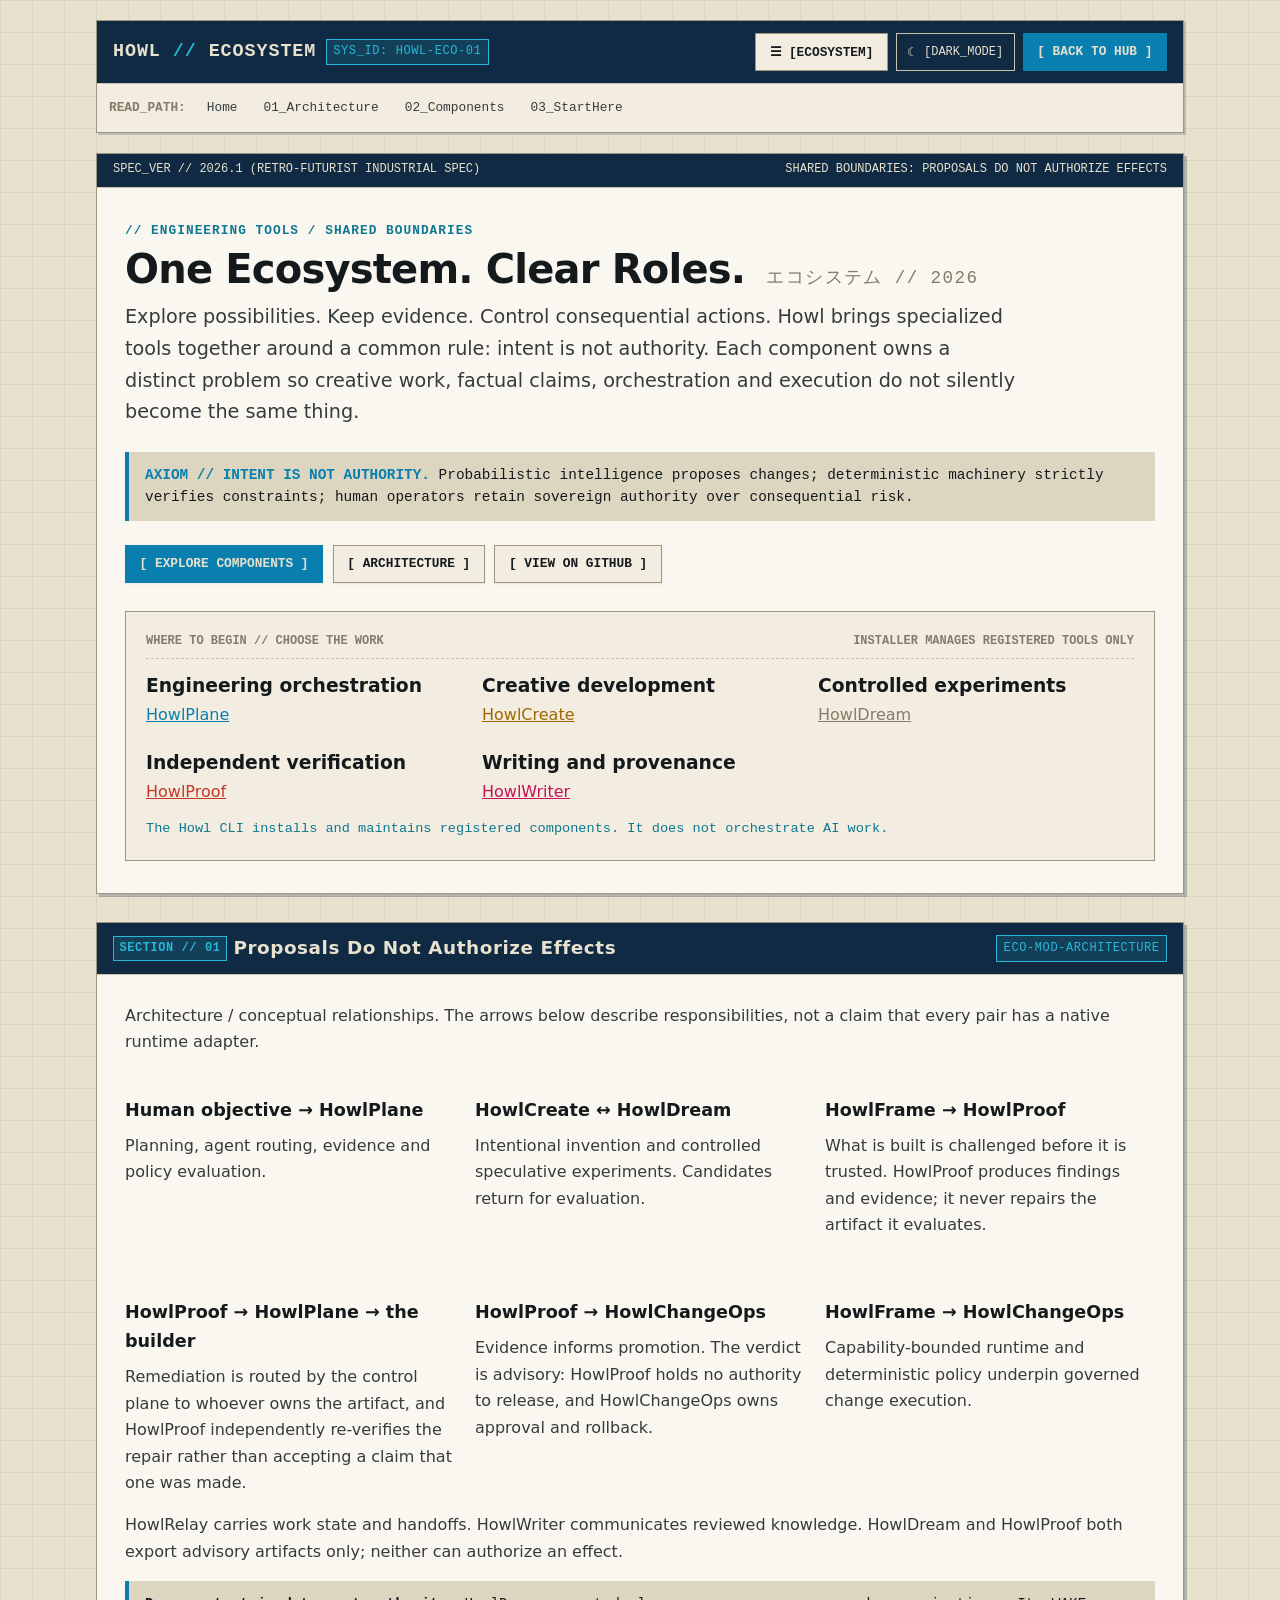
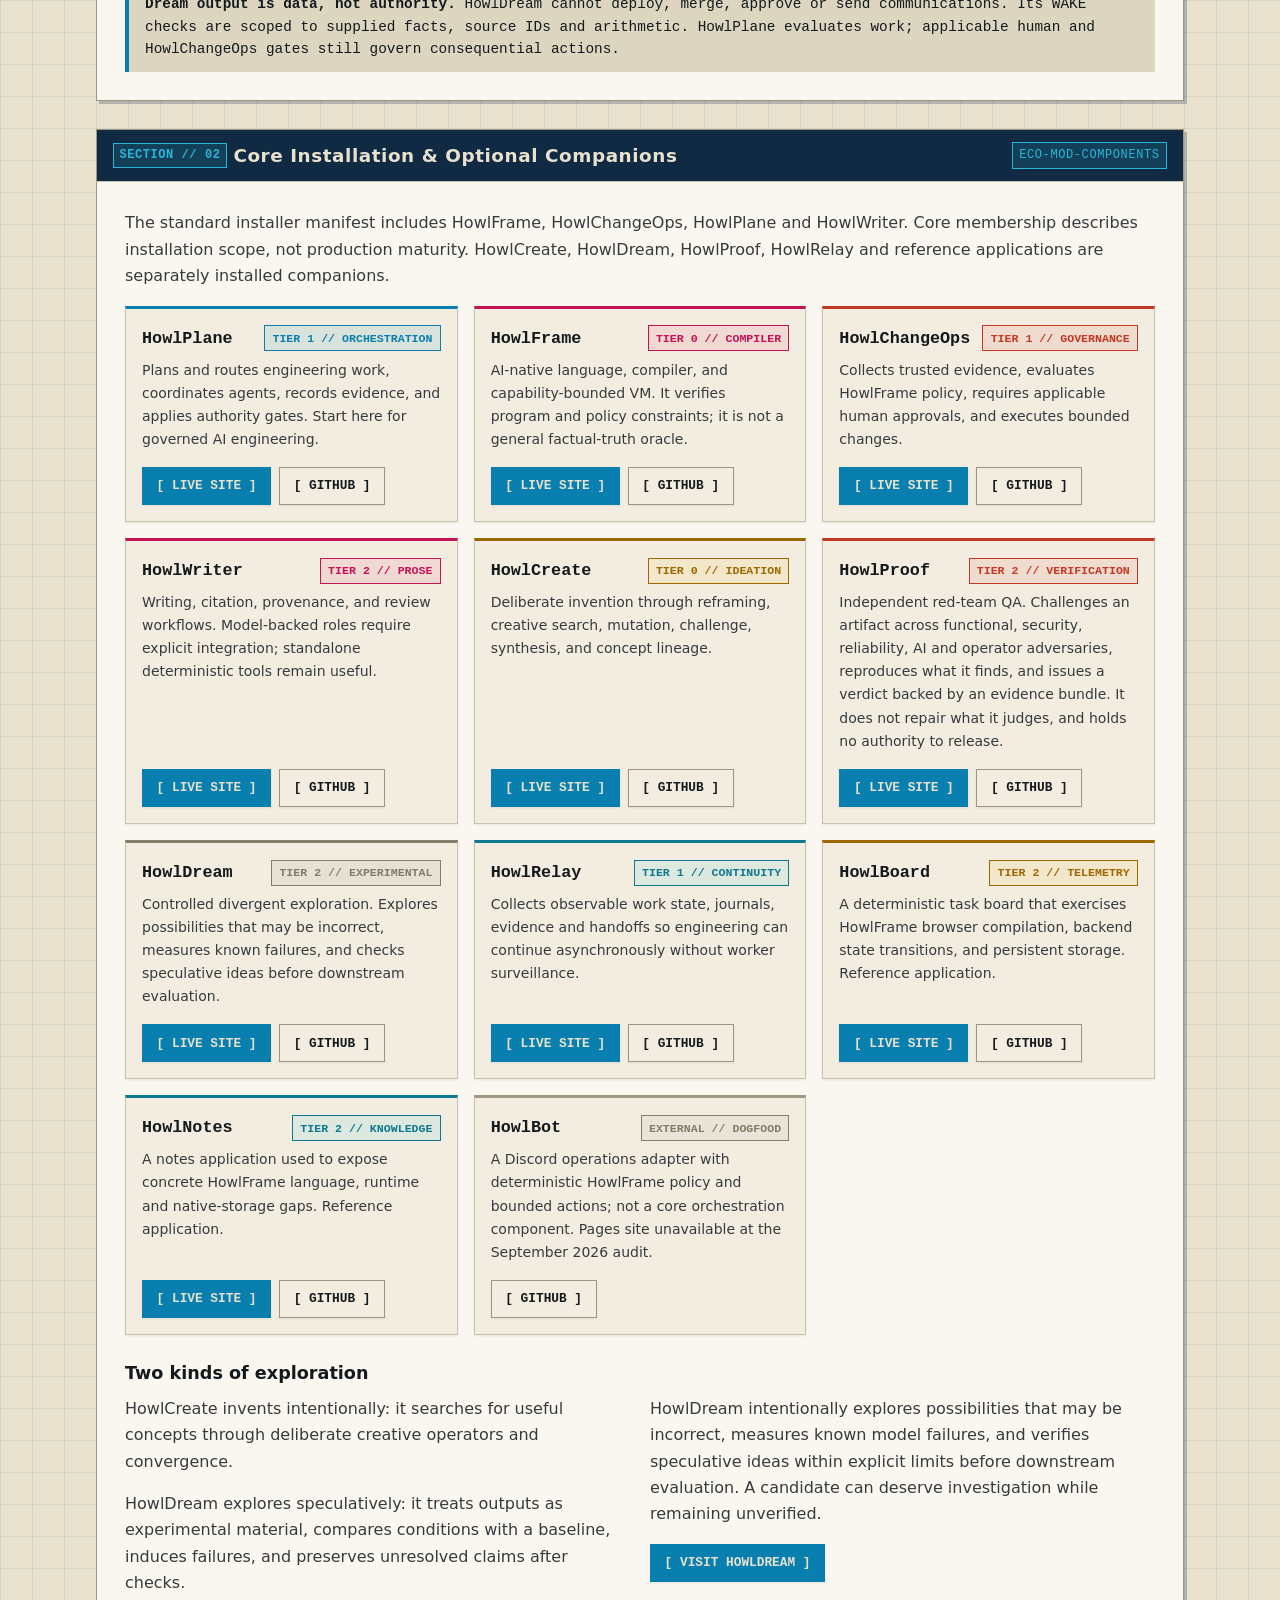
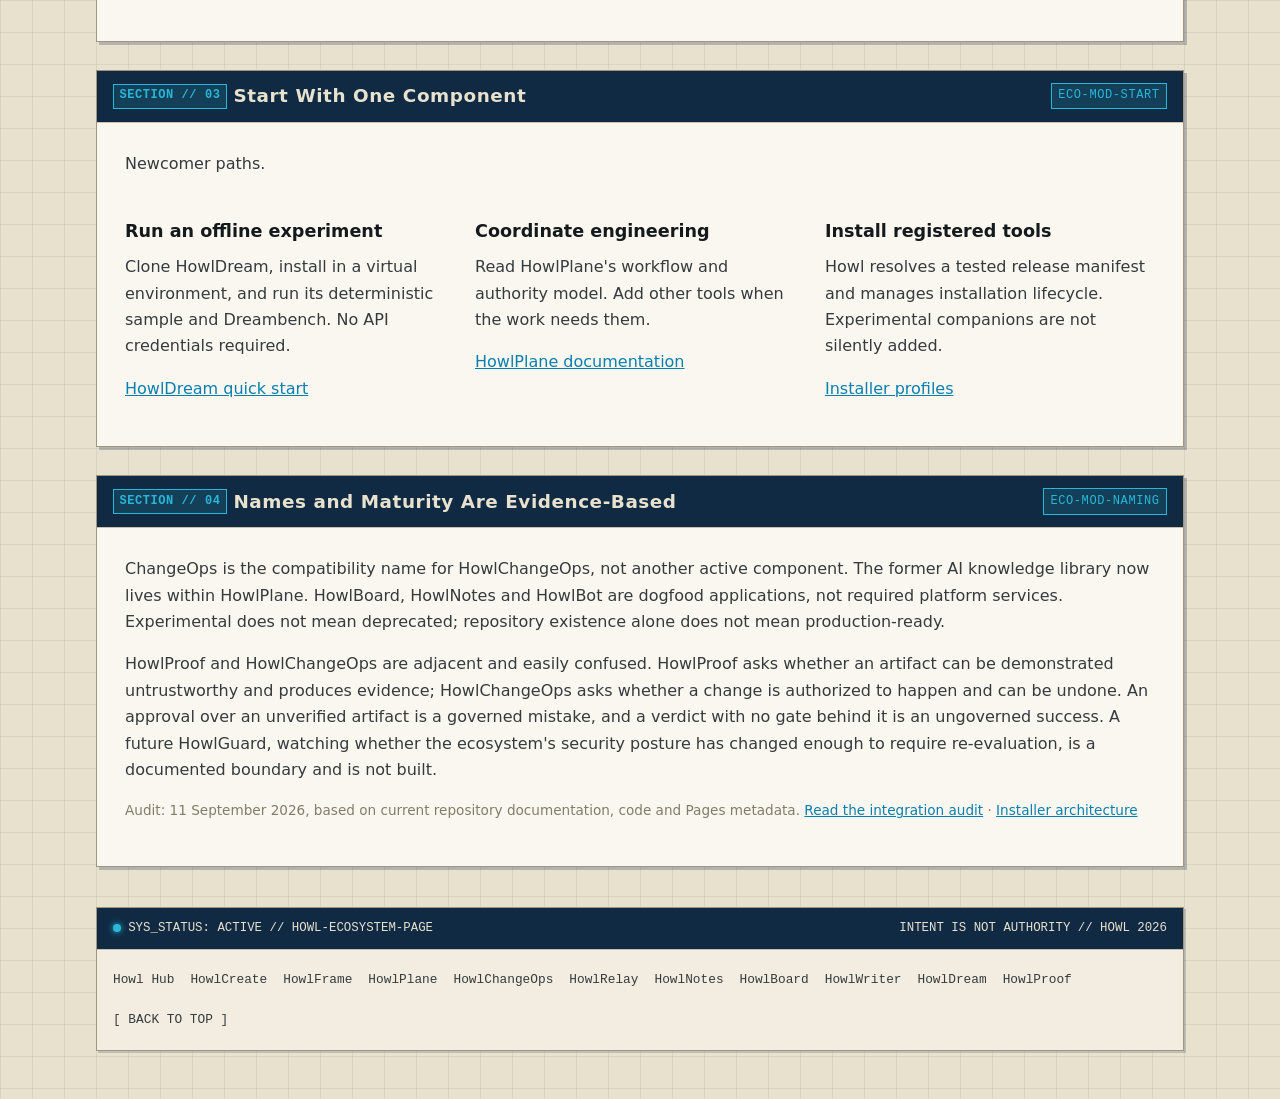
==== commit 07c9d3d1: "feat(hub): add HowlProof and recut the lifecycle around verification The ecosystem gained an indepen" ====
--- a/docs/ecosystem.html
+++ b/docs/ecosystem.html
@@ -3,7 +3,7 @@
 <head>
     <meta charset="UTF-8">
     <meta name="viewport" content="width=device-width, initial-scale=1">
-    <meta name="description" content="Understand HowlPlane, HowlFrame, HowlChangeOps, HowlCreate, HowlDream, HowlRelay and HowlWriter. Clear responsibilities, explicit evidence and governed execution.">
+    <meta name="description" content="Understand HowlPlane, HowlFrame, HowlProof, HowlChangeOps, HowlCreate, HowlDream and HowlRelay. Clear responsibilities, independent verification and governed execution.">
     <link rel="canonical" href="https://howlcipher.github.io/howl/ecosystem.html">
 
     <!-- Open Graph Metadata -->
@@ -44,6 +44,14 @@
                 <div class="node-card-desc">Central ecosystem portal, architectural blueprint, and cross-project governance map.</div>
             </a>
 
+            <a href="https://howlcipher.github.io/howlproof/" class="drawer-node-card">
+                <div class="node-card-top">
+                    <span class="node-card-name">HOWLPROOF</span>
+                    <span class="node-card-role" style="color: var(--color-red);">[RED-TEAM QA]</span>
+                </div>
+                <div class="node-card-desc">Independent adversarial evaluation, falsification, reproducible findings, and evidence for verdicts.</div>
+            </a>
+
             <a href="https://howlcipher.github.io/howlcreate/" class="drawer-node-card">
                 <div class="node-card-top">
                     <span class="node-card-name">HOWLCREATE</span>
@@ -117,7 +125,7 @@
             </a>
         </div>
         <div class="drawer-footer">
-            <span>● 9 CORE TOOLS &amp; EXPERIMENTAL COMPANIONS</span>
+            <span>● 11 ECOSYSTEM NODES</span>
             <span>AUTH // HOWL 2026</span>
         </div>
     </aside>
@@ -206,6 +214,10 @@
                                 <p><a href="https://howlcipher.github.io/howldream/" style="color: var(--color-khaki); text-decoration: underline;">HowlDream</a></p>
                             </div>
                             <div>
+                                <h3>Independent verification</h3>
+                                <p><a href="https://howlcipher.github.io/howlproof/" style="color: var(--color-red); text-decoration: underline;">HowlProof</a></p>
+                            </div>
+                            <div>
                                 <h3>Writing and provenance</h3>
                                 <p><a href="https://howlcipher.github.io/howlwriter/" style="color: var(--color-magenta); text-decoration: underline;">HowlWriter</a></p>
                             </div>
@@ -233,11 +245,23 @@
                             <p>Intentional invention and controlled speculative experiments. Candidates return for evaluation.</p>
                         </div>
                         <div>
+                            <h3>HowlFrame → HowlProof</h3>
+                            <p>What is built is challenged before it is trusted. HowlProof produces findings and evidence; it never repairs the artifact it evaluates.</p>
+                        </div>
+                        <div>
+                            <h3>HowlProof → HowlPlane → the builder</h3>
+                            <p>Remediation is routed by the control plane to whoever owns the artifact, and HowlProof independently re-verifies the repair rather than accepting a claim that one was made.</p>
+                        </div>
+                        <div>
+                            <h3>HowlProof → HowlChangeOps</h3>
+                            <p>Evidence informs promotion. The verdict is advisory: HowlProof holds no authority to release, and HowlChangeOps owns approval and rollback.</p>
+                        </div>
+                        <div>
                             <h3>HowlFrame → HowlChangeOps</h3>
                             <p>Capability-bounded runtime and deterministic policy underpin governed change execution.</p>
                         </div>
                     </div>
-                    <p>HowlRelay carries work state and handoffs. HowlWriter communicates reviewed knowledge. HowlDream currently exports advisory artifacts only.</p>
+                    <p>HowlRelay carries work state and handoffs. HowlWriter communicates reviewed knowledge. HowlDream and HowlProof both export advisory artifacts only; neither can authorize an effect.</p>
 
                     <div class="axiom-card" style="margin-bottom: 0;">
                         <strong>Dream output is data, not authority.</strong> HowlDream cannot deploy, merge, approve or send communications. Its WAKE checks are scoped to supplied facts, source IDs and arithmetic. HowlPlane evaluates work; applicable human and HowlChangeOps gates still govern consequential actions.
@@ -252,7 +276,7 @@
                     <span class="subsystem-tag">ECO-MOD-COMPONENTS</span>
                 </div>
                 <div class="tech-body">
-                    <p>The standard installer manifest includes HowlFrame, HowlChangeOps, HowlPlane and HowlWriter. Core membership describes installation scope, not production maturity. HowlCreate, HowlDream, HowlRelay and reference applications are separately installed companions.</p>
+                    <p>The standard installer manifest includes HowlFrame, HowlChangeOps, HowlPlane and HowlWriter. Core membership describes installation scope, not production maturity. HowlCreate, HowlDream, HowlProof, HowlRelay and reference applications are separately installed companions.</p>
 
                     <div class="node-directory-grid">
                         <div class="dir-card" style="border-top: 3px solid var(--color-blue);">
@@ -312,6 +336,18 @@
                             <div class="dir-card-links">
                                 <a href="https://howlcipher.github.io/howlcreate/" class="btn-tech btn-tech-primary">[ LIVE SITE ]</a>
                                 <a href="https://github.com/howlcipher/howlcreate" class="btn-tech" target="_blank" rel="noreferrer">[ GITHUB ]</a>
+                            </div>
+                        </div>
+
+                        <div class="dir-card" style="border-top: 3px solid var(--color-red);">
+                            <div class="dir-card-header">
+                                <span class="dir-card-title">HowlProof</span>
+                                <span class="chip chip-deny">TIER 2 // VERIFICATION</span>
+                            </div>
+                            <p class="dir-card-desc">Independent red-team QA. Challenges an artifact across functional, security, reliability, AI and operator adversaries, reproduces what it finds, and issues a verdict backed by an evidence bundle. It does not repair what it judges, and holds no authority to release.</p>
+                            <div class="dir-card-links">
+                                <a href="https://howlcipher.github.io/howlproof/" class="btn-tech btn-tech-primary">[ LIVE SITE ]</a>
+                                <a href="https://github.com/howlcipher/howlproof" class="btn-tech" target="_blank" rel="noreferrer">[ GITHUB ]</a>
                             </div>
                         </div>
 
@@ -425,7 +461,8 @@
                 </div>
                 <div class="tech-body">
                     <p>ChangeOps is the compatibility name for HowlChangeOps, not another active component. The former AI knowledge library now lives within HowlPlane. HowlBoard, HowlNotes and HowlBot are dogfood applications, not required platform services. Experimental does not mean deprecated; repository existence alone does not mean production-ready.</p>
-                    <p class="small" style="font-size: 0.85rem; color: var(--text-dim);">Audit: September 2026, based on current repository documentation, code and Pages metadata. <a href="https://github.com/howlcipher/howldream/blob/main/docs/ecosystem.md" style="color: var(--color-blue);">Read the integration audit</a> · <a href="https://github.com/howlcipher/howl/blob/main/docs/ARCHITECTURE.md" style="color: var(--color-blue);">Installer architecture</a></p>
+                    <p>HowlProof and HowlChangeOps are adjacent and easily confused. HowlProof asks whether an artifact can be demonstrated untrustworthy and produces evidence; HowlChangeOps asks whether a change is authorized to happen and can be undone. An approval over an unverified artifact is a governed mistake, and a verdict with no gate behind it is an ungoverned success. A future HowlGuard, watching whether the ecosystem's security posture has changed enough to require re-evaluation, is a documented boundary and is not built.</p>
+                    <p class="small" style="font-size: 0.85rem; color: var(--text-dim);">Audit: 11 September 2026, based on current repository documentation, code and Pages metadata. <a href="https://github.com/howlcipher/howldream/blob/main/docs/ecosystem.md" style="color: var(--color-blue);">Read the integration audit</a> · <a href="https://github.com/howlcipher/howl/blob/main/docs/ARCHITECTURE.md" style="color: var(--color-blue);">Installer architecture</a></p>
                 </div>
             </section>
         </main>
@@ -451,6 +488,7 @@
                     <a href="https://howlcipher.github.io/howlboard/">HowlBoard</a>
                     <a href="https://howlcipher.github.io/howlwriter/">HowlWriter</a>
                     <a href="https://howlcipher.github.io/howldream/">HowlDream</a>
+                    <a href="https://howlcipher.github.io/howlproof/">HowlProof</a>
                 </nav>
                 <a href="#main-content">[ BACK TO TOP ]</a>
             </div>
--- a/docs/style.css
+++ b/docs/style.css
@@ -644,6 +644,7 @@
 .node-board  .enc-header { background: var(--color-amber); }
 .node-writer .enc-header { background: var(--color-magenta); }
 .node-dream  .enc-header { background: var(--color-khaki); }
+.node-proof  .enc-header { background: var(--color-red); }
 
 .enc-body {
   padding: 0.6rem 0.5rem;
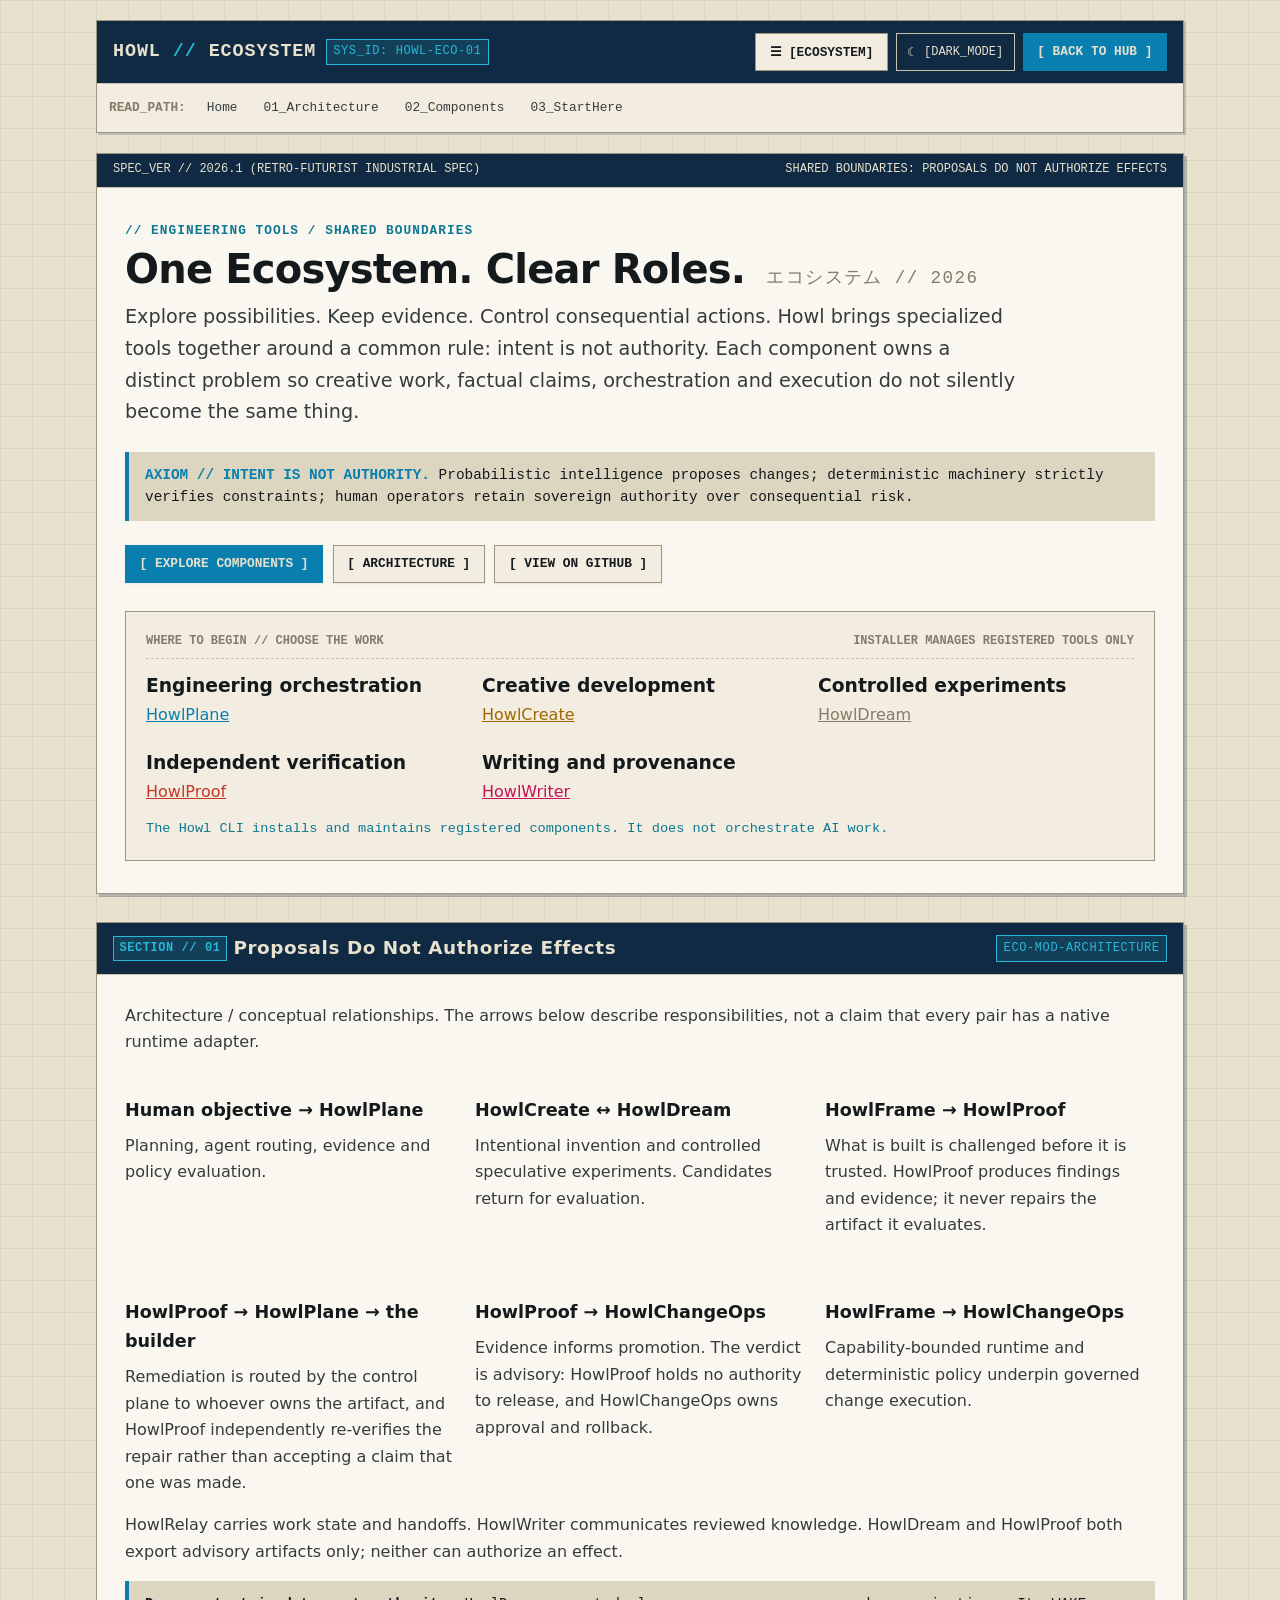
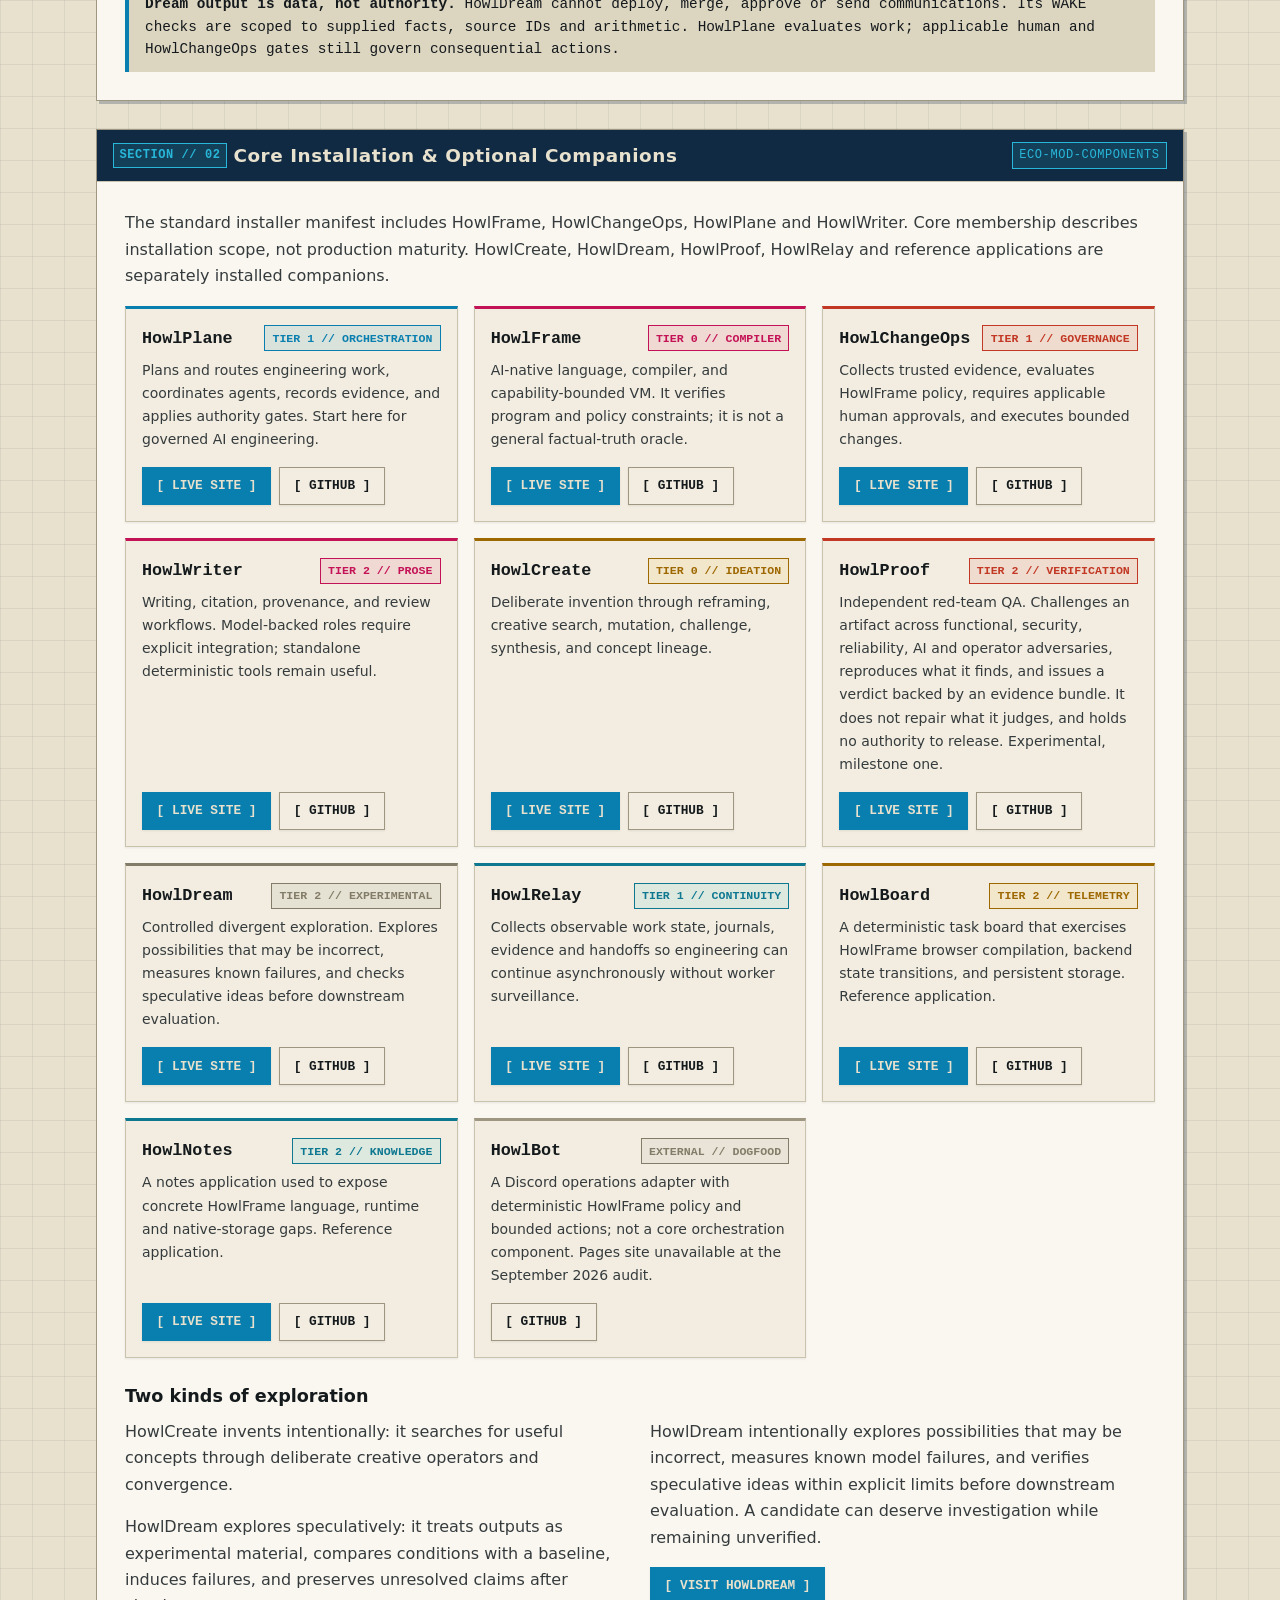
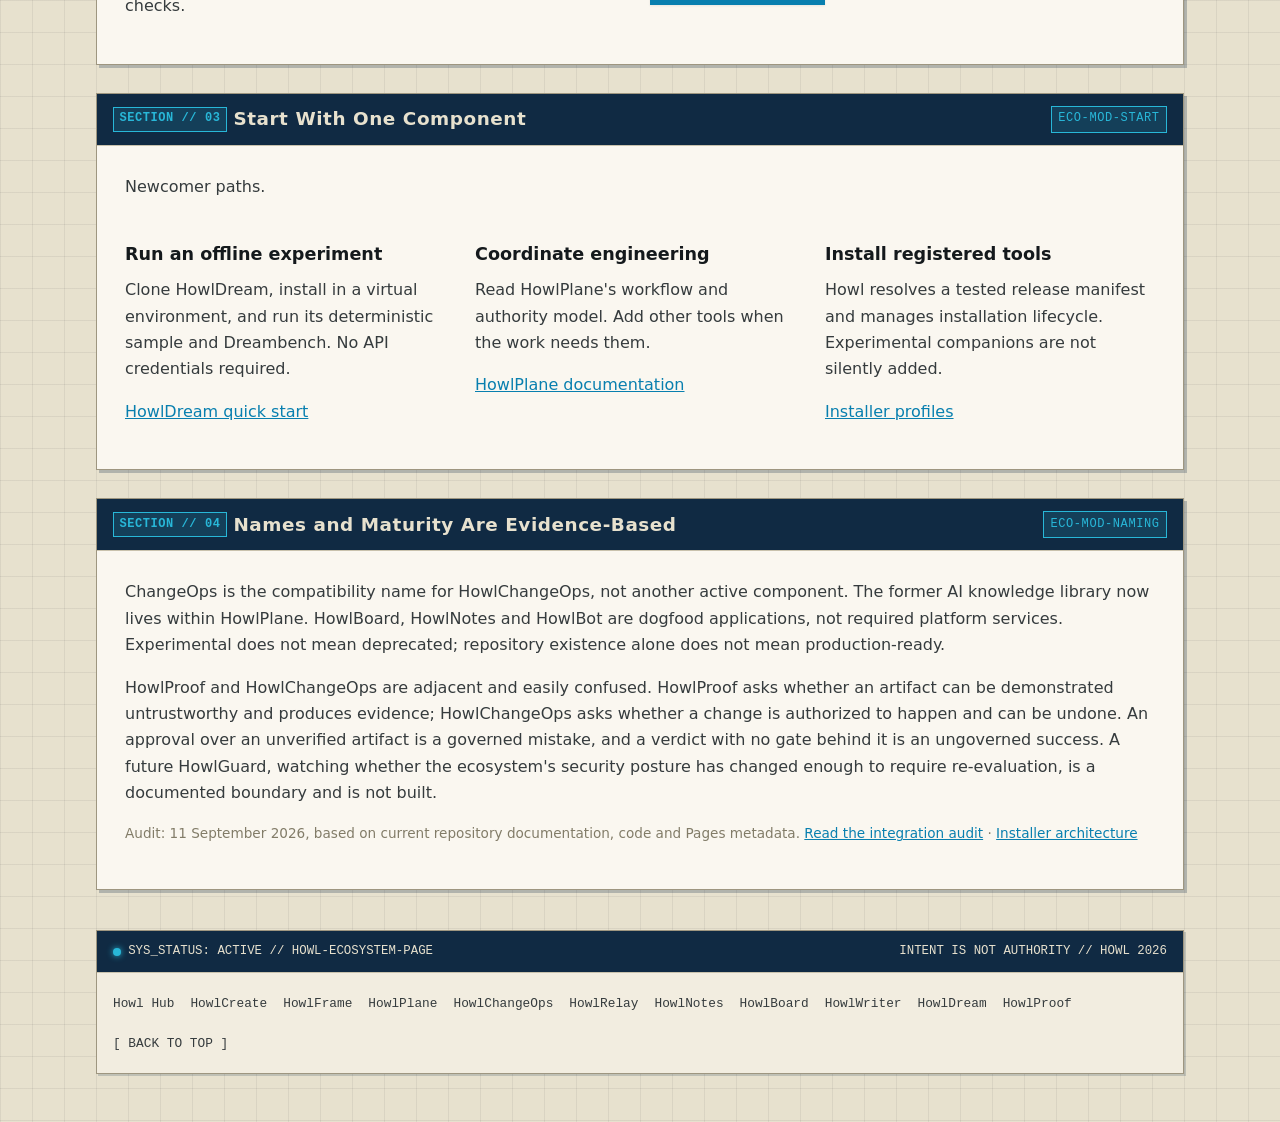
==== commit 38e4d0d1: "fix(hub): show commands the CLI has, and state HowlProof's maturity The quick start advertised `howl" ====
--- a/docs/ecosystem.html
+++ b/docs/ecosystem.html
@@ -344,7 +344,7 @@
                                 <span class="dir-card-title">HowlProof</span>
                                 <span class="chip chip-deny">TIER 2 // VERIFICATION</span>
                             </div>
-                            <p class="dir-card-desc">Independent red-team QA. Challenges an artifact across functional, security, reliability, AI and operator adversaries, reproduces what it finds, and issues a verdict backed by an evidence bundle. It does not repair what it judges, and holds no authority to release.</p>
+                            <p class="dir-card-desc">Independent red-team QA. Challenges an artifact across functional, security, reliability, AI and operator adversaries, reproduces what it finds, and issues a verdict backed by an evidence bundle. It does not repair what it judges, and holds no authority to release. Experimental, milestone one.</p>
                             <div class="dir-card-links">
                                 <a href="https://howlcipher.github.io/howlproof/" class="btn-tech btn-tech-primary">[ LIVE SITE ]</a>
                                 <a href="https://github.com/howlcipher/howlproof" class="btn-tech" target="_blank" rel="noreferrer">[ GITHUB ]</a>
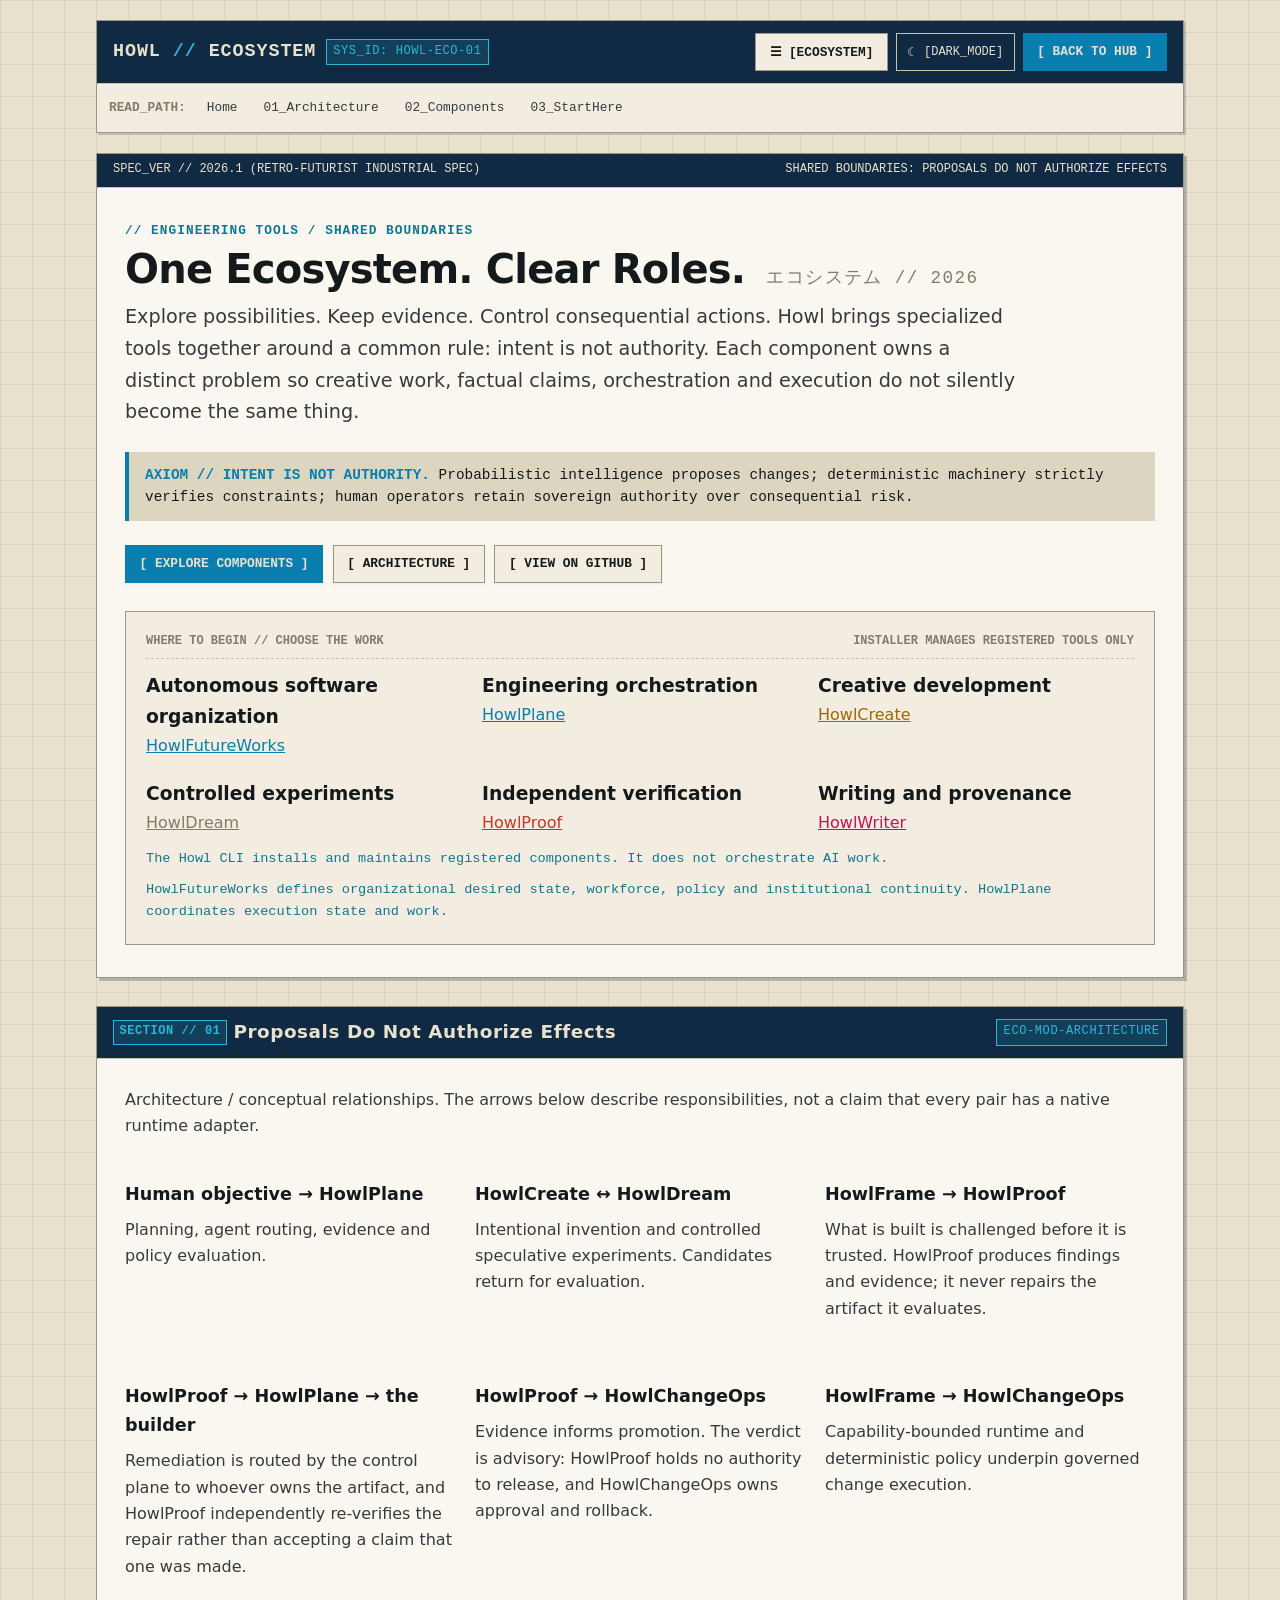
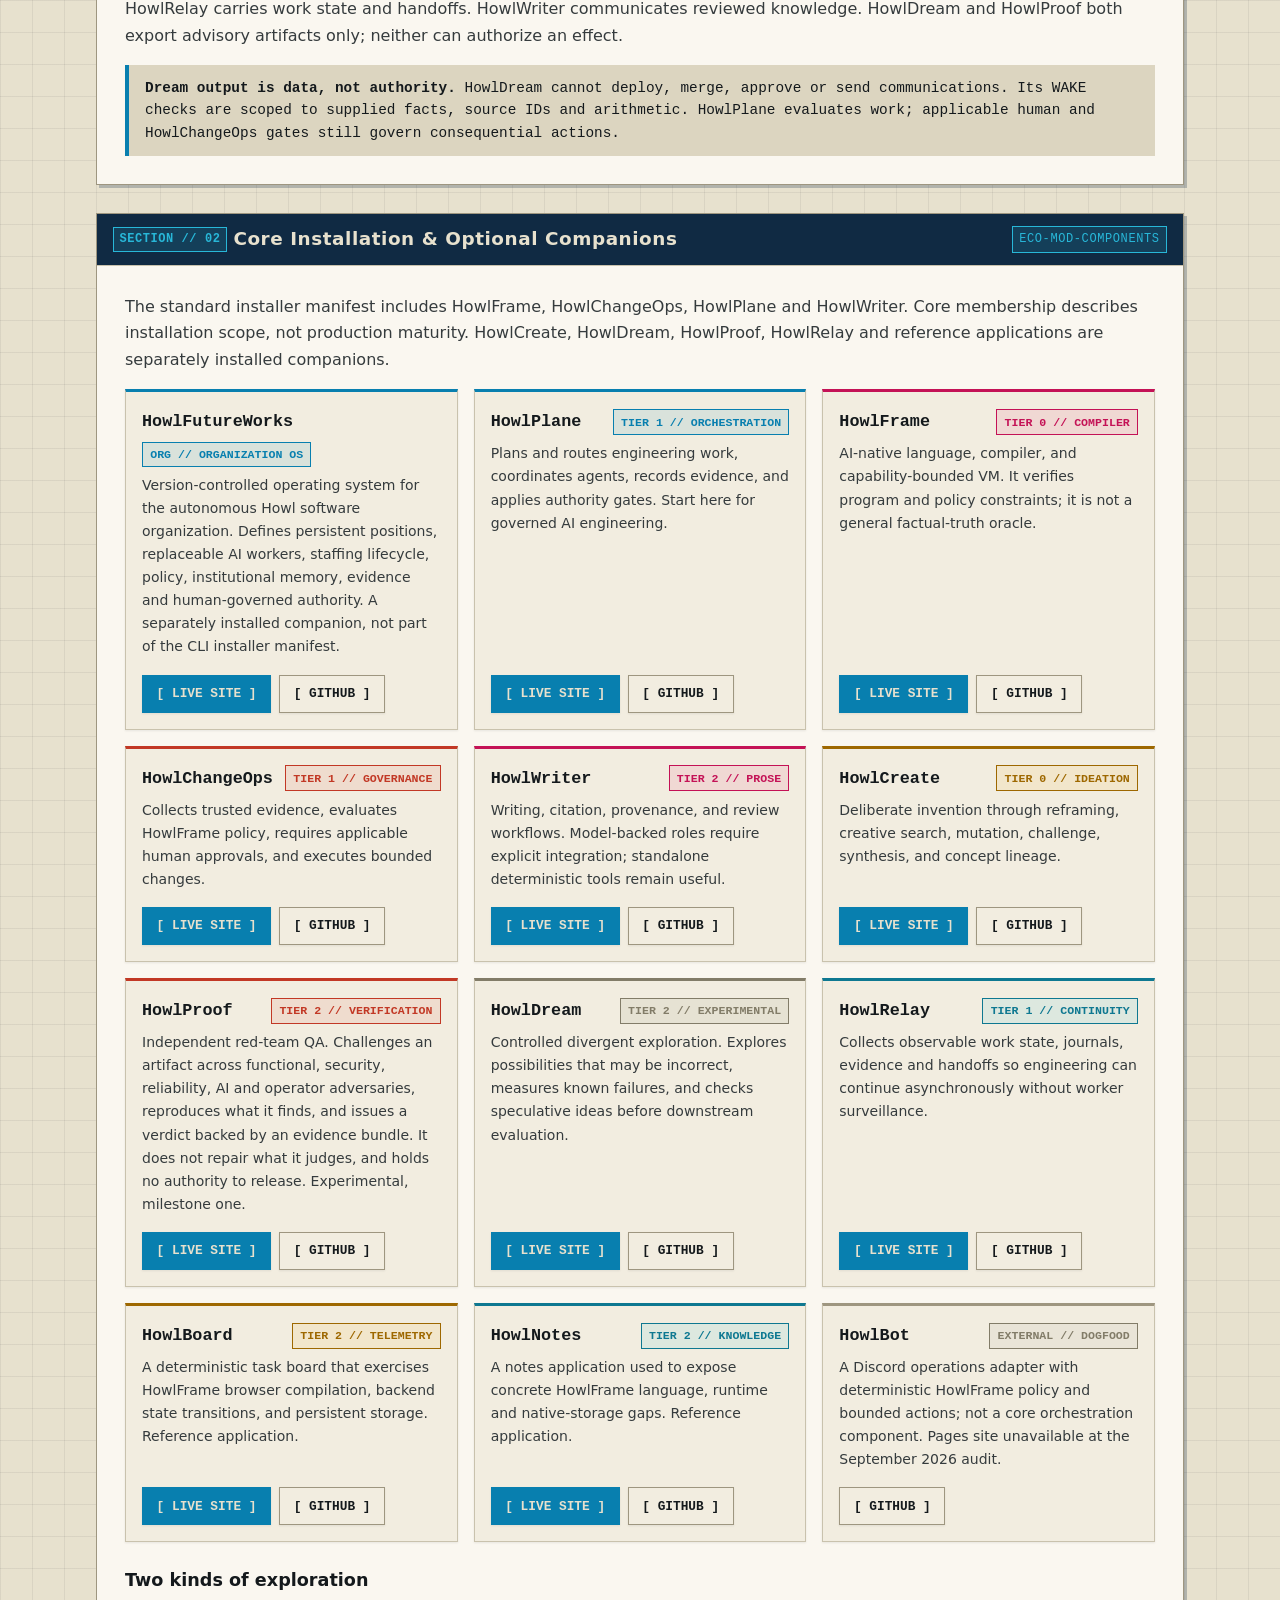
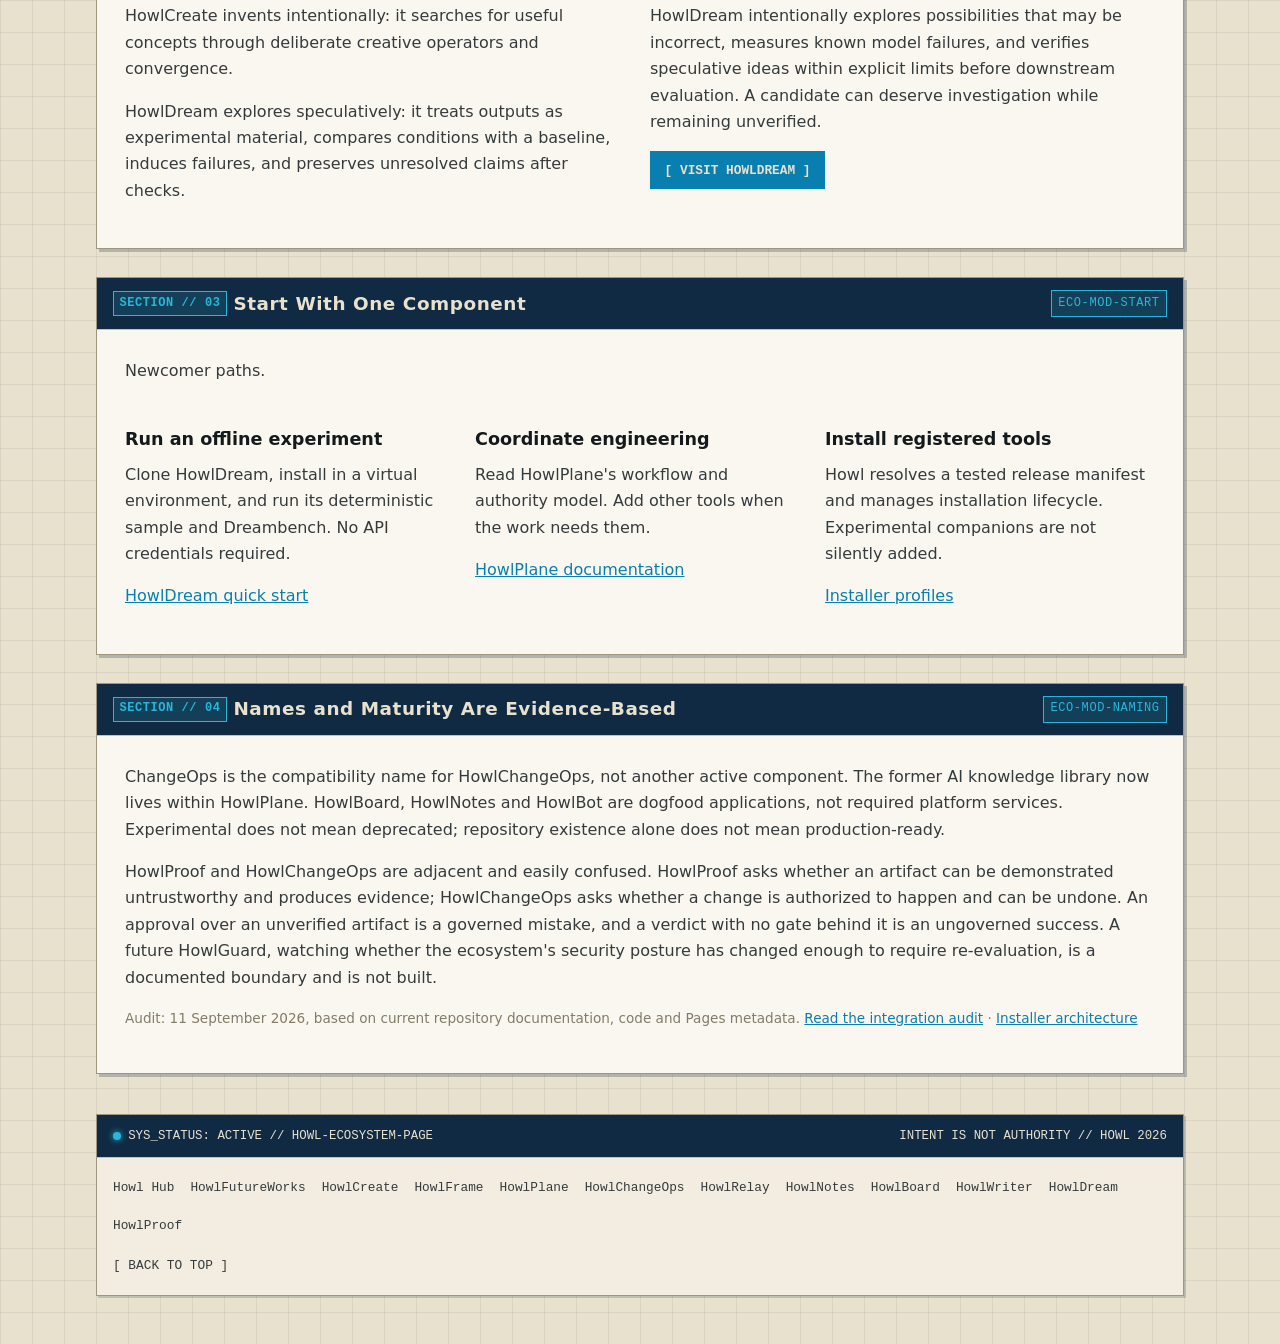
==== commit 57e37121: "docs: add HowlFutureWorks to ecosystem navigation Wires the new HowlFutureWorks Pages site into the " ====
--- a/docs/ecosystem.html
+++ b/docs/ecosystem.html
@@ -44,6 +44,14 @@
                 <div class="node-card-desc">Central ecosystem portal, architectural blueprint, and cross-project governance map.</div>
             </a>
 
+            <a href="https://howlcipher.github.io/HowlFutureWorks/" class="drawer-node-card">
+                <div class="node-card-top">
+                    <span class="node-card-name">HOWLFUTUREWORKS</span>
+                    <span class="node-card-role" style="color: var(--color-blue);">[ORGANIZATION OS]</span>
+                </div>
+                <div class="node-card-desc">Version-controlled autonomous software organization: workforce, policy, institutional memory, governance and operating state.</div>
+            </a>
+
             <a href="https://howlcipher.github.io/howlproof/" class="drawer-node-card">
                 <div class="node-card-top">
                     <span class="node-card-name">HOWLPROOF</span>
@@ -125,7 +133,7 @@
             </a>
         </div>
         <div class="drawer-footer">
-            <span>● 11 ECOSYSTEM NODES</span>
+            <span>● 12 ECOSYSTEM NODES</span>
             <span>AUTH // HOWL 2026</span>
         </div>
     </aside>
@@ -202,6 +210,10 @@
                         </div>
                         <div class="grid-2col">
                             <div>
+                                <h3>Autonomous software organization</h3>
+                                <p><a href="https://howlcipher.github.io/HowlFutureWorks/" style="color: var(--color-blue); text-decoration: underline;">HowlFutureWorks</a></p>
+                            </div>
+                            <div>
                                 <h3>Engineering orchestration</h3>
                                 <p><a href="https://howlcipher.github.io/howlplane/" style="color: var(--color-blue); text-decoration: underline;">HowlPlane</a></p>
                             </div>
@@ -223,6 +235,7 @@
                             </div>
                         </div>
                         <p style="margin-top: 0.75rem; margin-bottom: 0; font-family: var(--font-mono); font-size: 0.85rem; color: var(--color-cyan);">The Howl CLI installs and maintains registered components. It does not orchestrate AI work.</p>
+                        <p style="margin-top: 0.5rem; margin-bottom: 0; font-family: var(--font-mono); font-size: 0.85rem; color: var(--color-cyan);">HowlFutureWorks defines organizational desired state, workforce, policy and institutional continuity. HowlPlane coordinates execution state and work.</p>
                     </div>
                 </div>
             </section>
@@ -279,6 +292,18 @@
                     <p>The standard installer manifest includes HowlFrame, HowlChangeOps, HowlPlane and HowlWriter. Core membership describes installation scope, not production maturity. HowlCreate, HowlDream, HowlProof, HowlRelay and reference applications are separately installed companions.</p>
 
                     <div class="node-directory-grid">
+                        <div class="dir-card" style="border-top: 3px solid var(--color-blue);">
+                            <div class="dir-card-header">
+                                <span class="dir-card-title">HowlFutureWorks</span>
+                                <span class="chip chip-blue">ORG // ORGANIZATION OS</span>
+                            </div>
+                            <p class="dir-card-desc">Version-controlled operating system for the autonomous Howl software organization. Defines persistent positions, replaceable AI workers, staffing lifecycle, policy, institutional memory, evidence and human-governed authority. A separately installed companion, not part of the CLI installer manifest.</p>
+                            <div class="dir-card-links">
+                                <a href="https://howlcipher.github.io/HowlFutureWorks/" class="btn-tech btn-tech-primary">[ LIVE SITE ]</a>
+                                <a href="https://github.com/howlcipher/HowlFutureWorks" class="btn-tech" target="_blank" rel="noreferrer">[ GITHUB ]</a>
+                            </div>
+                        </div>
+
                         <div class="dir-card" style="border-top: 3px solid var(--color-blue);">
                             <div class="dir-card-header">
                                 <span class="dir-card-title">HowlPlane</span>
@@ -479,6 +504,7 @@
             <div class="footer-links">
                 <nav class="footer-nav" aria-label="Ecosystem Links">
                     <a href="https://howlcipher.github.io/howl/">Howl Hub</a>
+                    <a href="https://howlcipher.github.io/HowlFutureWorks/">HowlFutureWorks</a>
                     <a href="https://howlcipher.github.io/howlcreate/">HowlCreate</a>
                     <a href="https://howlcipher.github.io/howlframe/">HowlFrame</a>
                     <a href="https://howlcipher.github.io/howlplane/">HowlPlane</a>
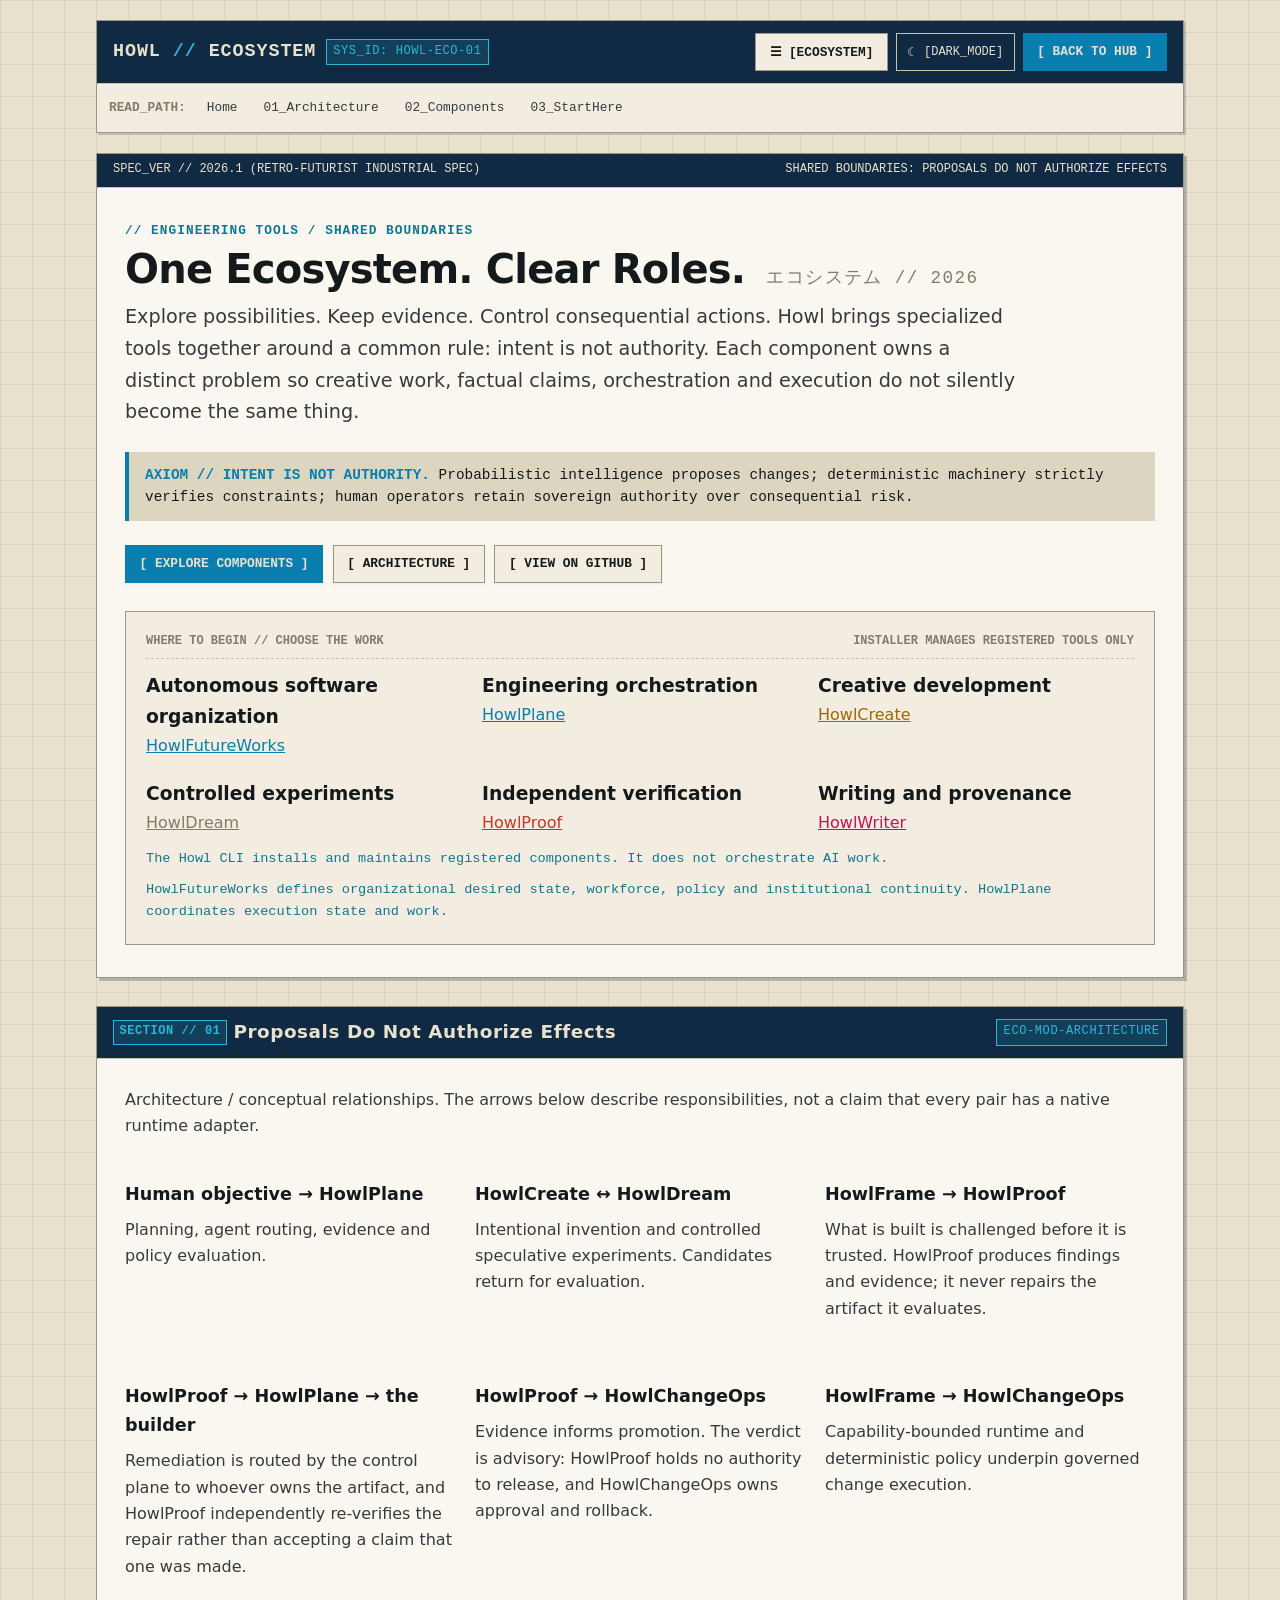
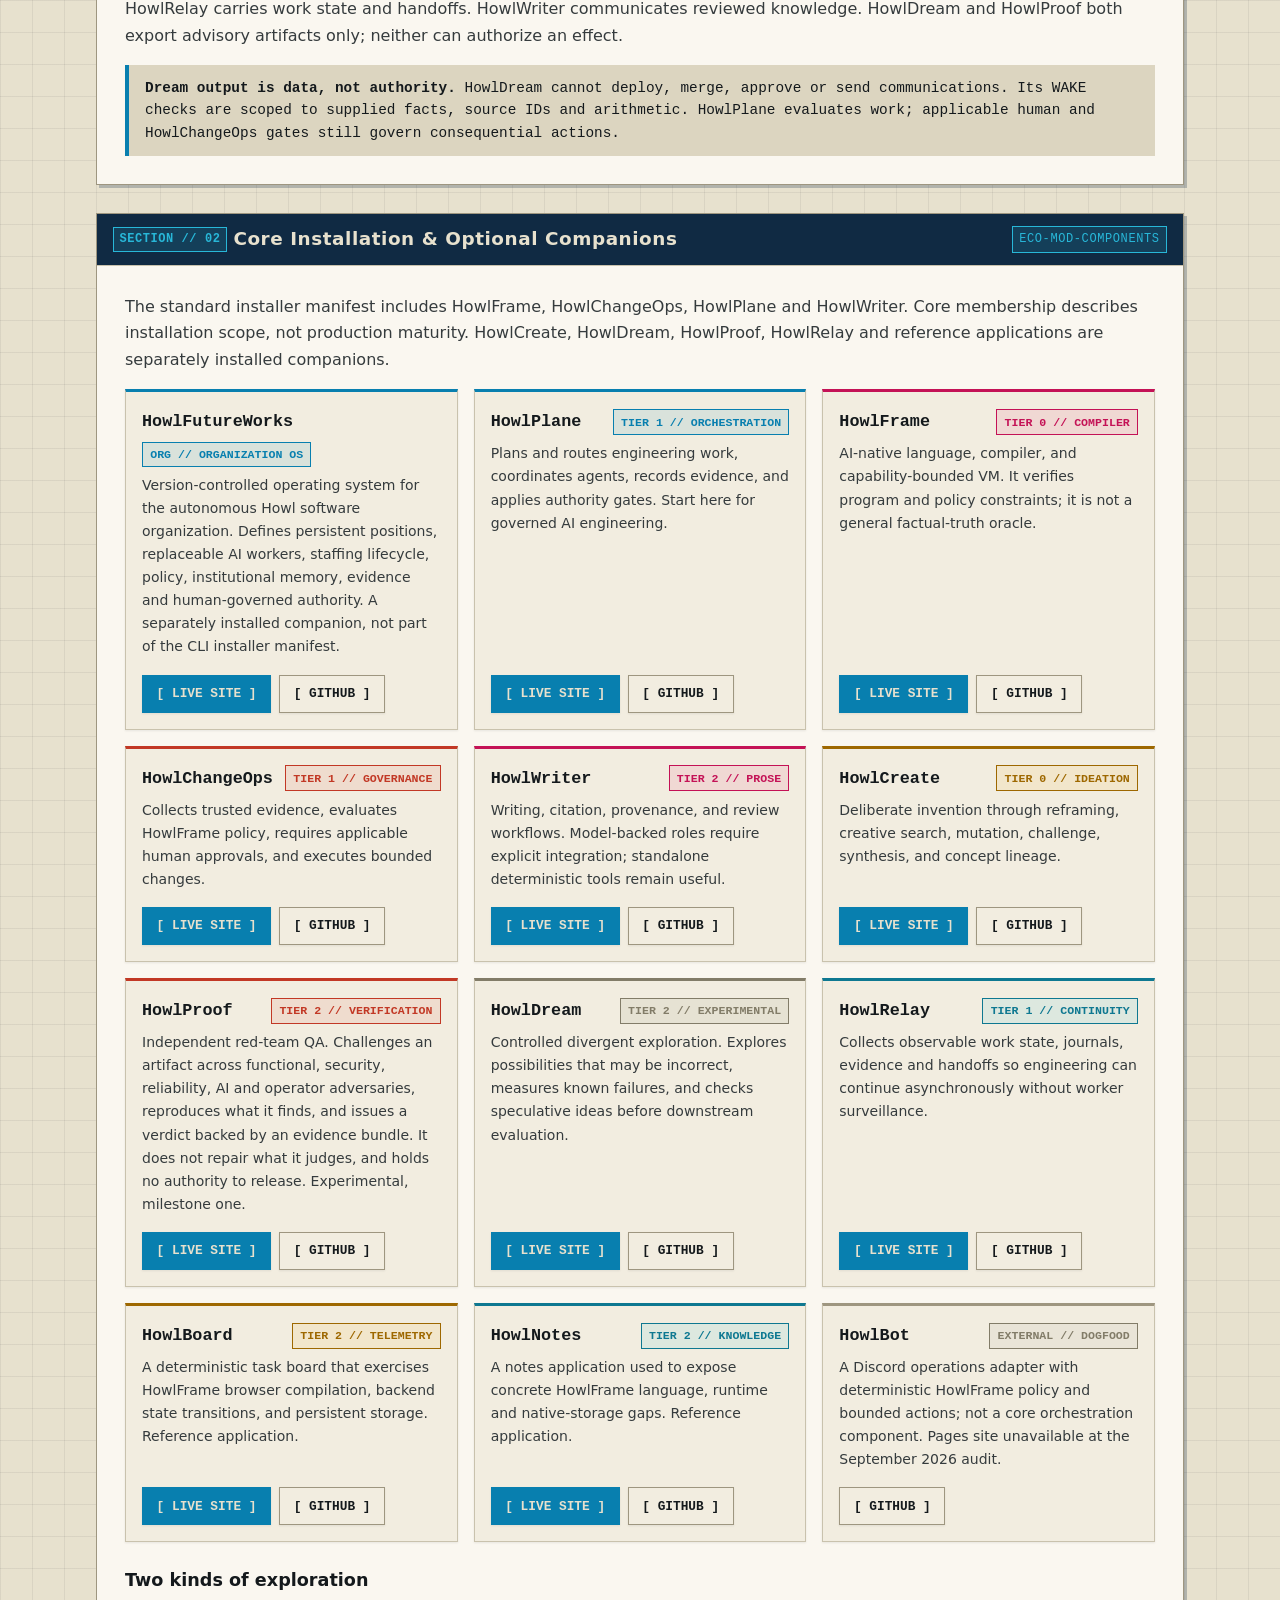
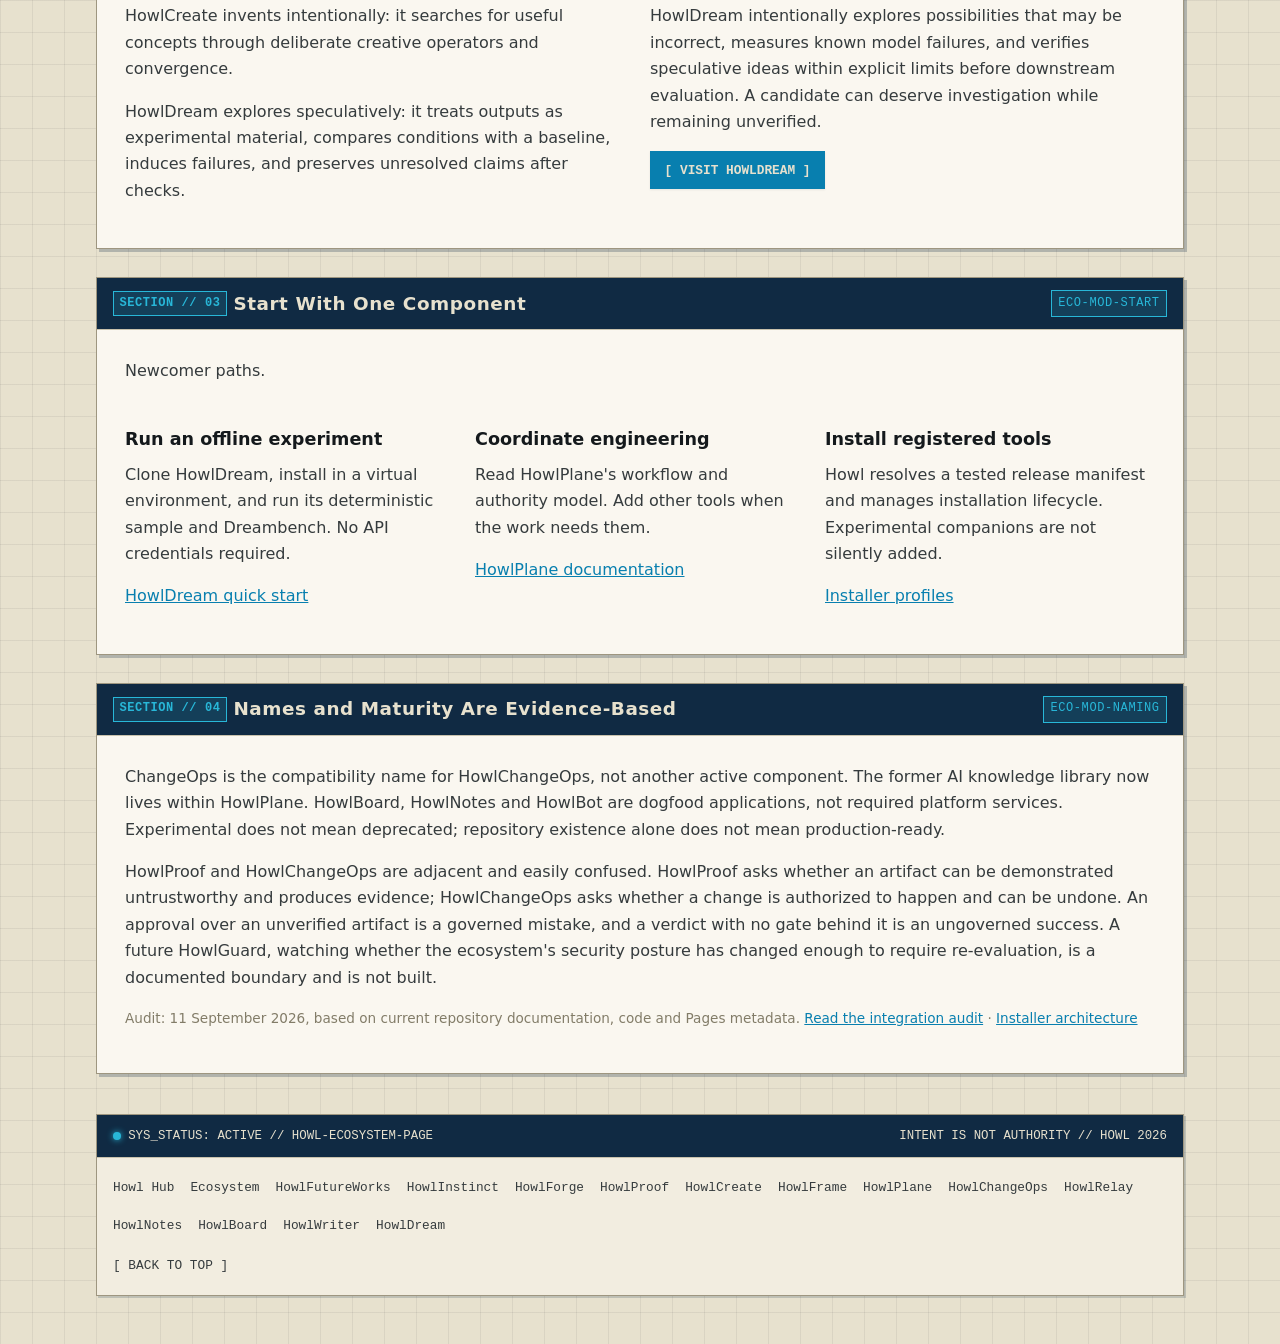
==== commit eb11e106: "docs: decode Pages assets (HowlForge/HowlInstinct hub integration)" ====
--- a/docs/ecosystem.html
+++ b/docs/ecosystem.html
@@ -3,7 +3,7 @@
 <head>
     <meta charset="UTF-8">
     <meta name="viewport" content="width=device-width, initial-scale=1">
-    <meta name="description" content="Understand HowlPlane, HowlFrame, HowlProof, HowlChangeOps, HowlCreate, HowlDream and HowlRelay. Clear responsibilities, independent verification and governed execution.">
+    <meta name="description" content="Understand HowlInstinct, HowlForge, HowlPlane, HowlFrame, HowlProof, HowlChangeOps, HowlCreate, HowlDream and HowlRelay. Clear responsibilities, independent verification and governed execution.">
     <link rel="canonical" href="https://howlcipher.github.io/howl/ecosystem.html">
 
     <!-- Open Graph Metadata -->
@@ -26,10 +26,9 @@
 <body>
     <a class="skip-link" href="#main-content">Skip to main content</a>
 
-    <!-- Ecosystem Slide-out Drawer Overlay -->
+    <!-- Ecosystem Slide-out Drawer -->
     <div id="eco-drawer-overlay" class="eco-drawer-overlay" aria-hidden="true"></div>
 
-    <!-- Ecosystem Slide-out Drawer Panel -->
     <aside id="eco-drawer" class="eco-drawer" aria-label="Howl Ecosystem Directory" aria-hidden="true">
         <div class="drawer-header">
             <div class="drawer-title">HOWL // ECOSYSTEM DIRECTORY</div>
@@ -52,6 +51,22 @@
                 <div class="node-card-desc">Version-controlled autonomous software organization: workforce, policy, institutional memory, governance and operating state.</div>
             </a>
 
+            <a href="https://howlcipher.github.io/howlInstinct/" class="drawer-node-card">
+                <div class="node-card-top">
+                    <span class="node-card-name">HOWLINSTINCT</span>
+                    <span class="node-card-role" style="color: var(--color-amber);">[DECISION LAYER]</span>
+                </div>
+                <div class="node-card-desc">Bounded semantic judgments with explicit uncertainty and provenance. Confidence is not permission.</div>
+            </a>
+
+            <a href="https://howlcipher.github.io/howlforge/" class="drawer-node-card">
+                <div class="node-card-top">
+                    <span class="node-card-name">HOWLFORGE</span>
+                    <span class="node-card-role" style="color: var(--color-blue);">[WORKFORCE LAYER]</span>
+                </div>
+                <div class="node-card-desc">Durable roles, replaceable runtimes, deterministic matching, and inspectable handoff contracts for AI workers.</div>
+            </a>
+
             <a href="https://howlcipher.github.io/howlproof/" class="drawer-node-card">
                 <div class="node-card-top">
                     <span class="node-card-name">HOWLPROOF</span>
@@ -131,9 +146,10 @@
                 </div>
                 <div class="node-card-desc">Controlled divergent experiments, hallucination testing, failure analysis, and scoped verification.</div>
             </a>
+
         </div>
         <div class="drawer-footer">
-            <span>● 12 ECOSYSTEM NODES</span>
+            <span>● 14 ECOSYSTEM NODES</span>
             <span>AUTH // HOWL 2026</span>
         </div>
     </aside>
@@ -504,7 +520,11 @@
             <div class="footer-links">
                 <nav class="footer-nav" aria-label="Ecosystem Links">
                     <a href="https://howlcipher.github.io/howl/">Howl Hub</a>
+                    <a href="https://howlcipher.github.io/howl/ecosystem.html">Ecosystem</a>
                     <a href="https://howlcipher.github.io/HowlFutureWorks/">HowlFutureWorks</a>
+                    <a href="https://howlcipher.github.io/howlInstinct/">HowlInstinct</a>
+                    <a href="https://howlcipher.github.io/howlforge/">HowlForge</a>
+                    <a href="https://howlcipher.github.io/howlproof/">HowlProof</a>
                     <a href="https://howlcipher.github.io/howlcreate/">HowlCreate</a>
                     <a href="https://howlcipher.github.io/howlframe/">HowlFrame</a>
                     <a href="https://howlcipher.github.io/howlplane/">HowlPlane</a>
@@ -514,7 +534,6 @@
                     <a href="https://howlcipher.github.io/howlboard/">HowlBoard</a>
                     <a href="https://howlcipher.github.io/howlwriter/">HowlWriter</a>
                     <a href="https://howlcipher.github.io/howldream/">HowlDream</a>
-                    <a href="https://howlcipher.github.io/howlproof/">HowlProof</a>
                 </nav>
                 <a href="#main-content">[ BACK TO TOP ]</a>
             </div>
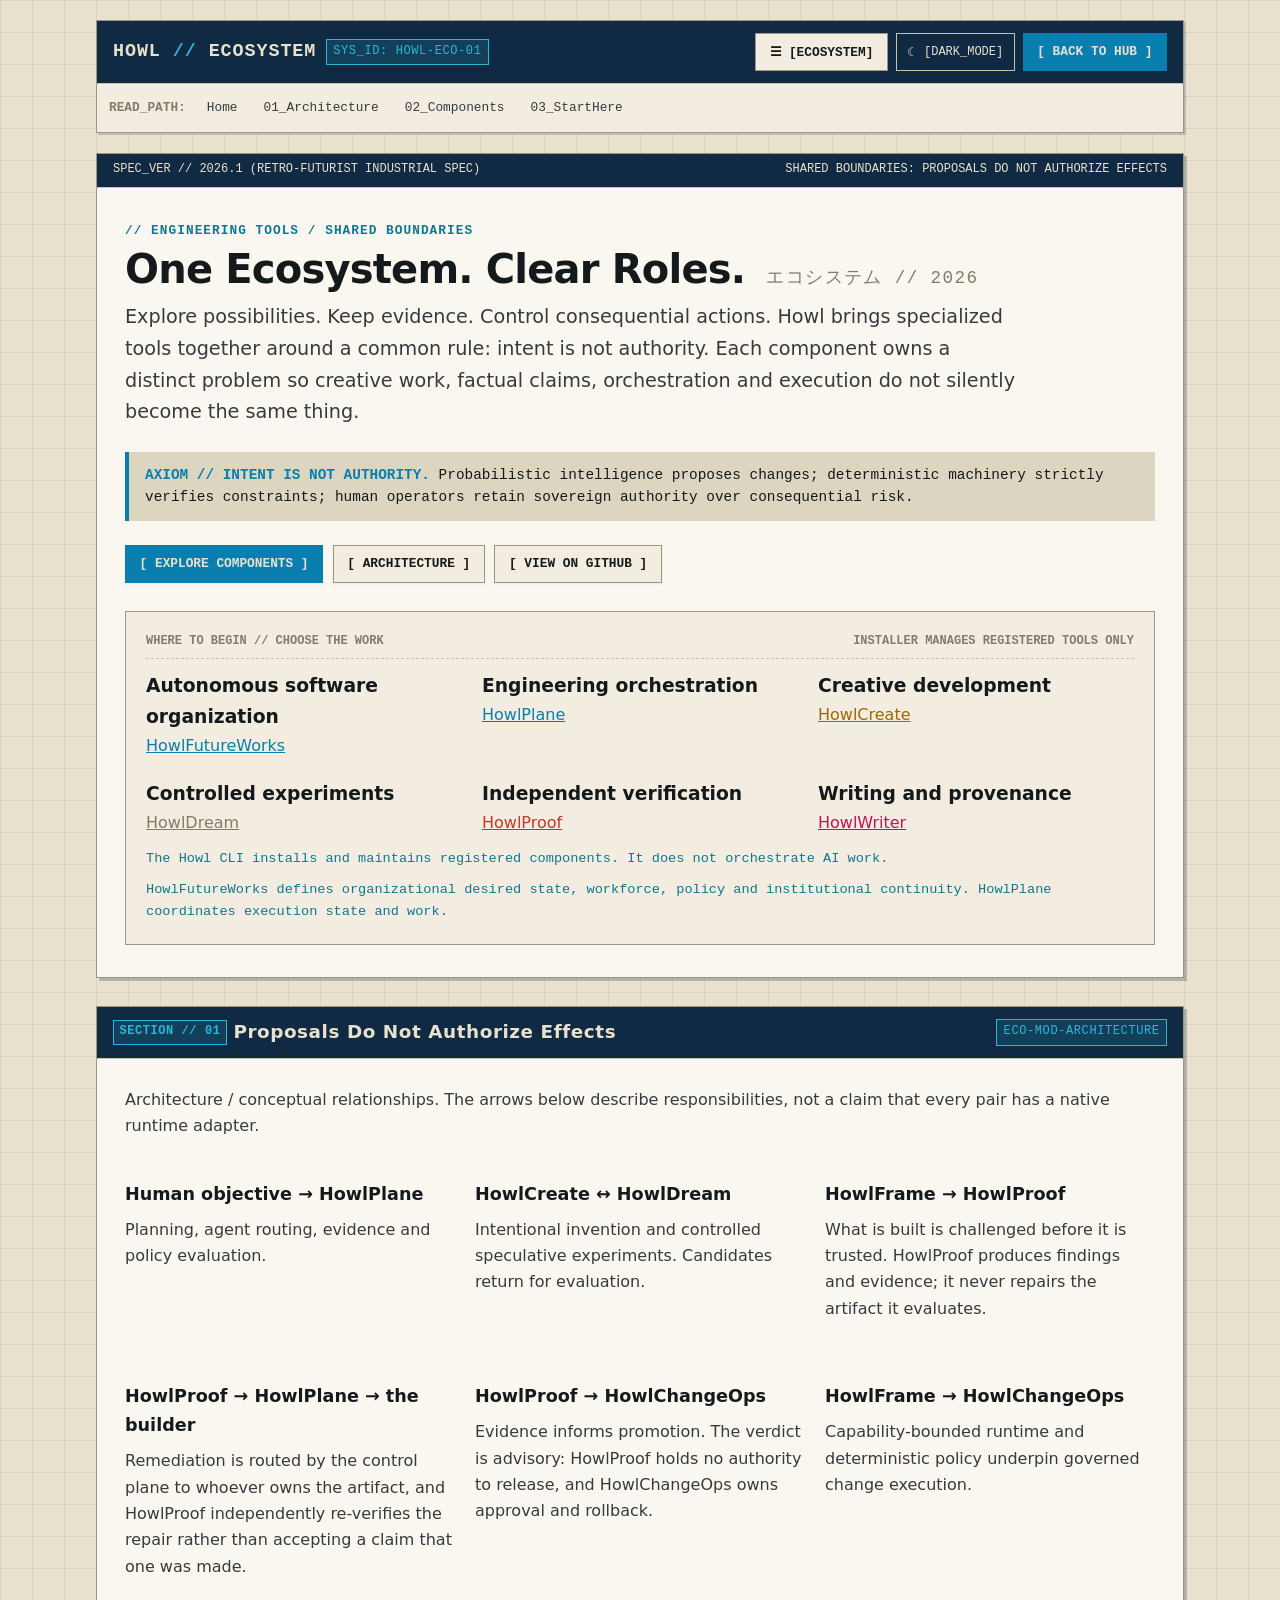
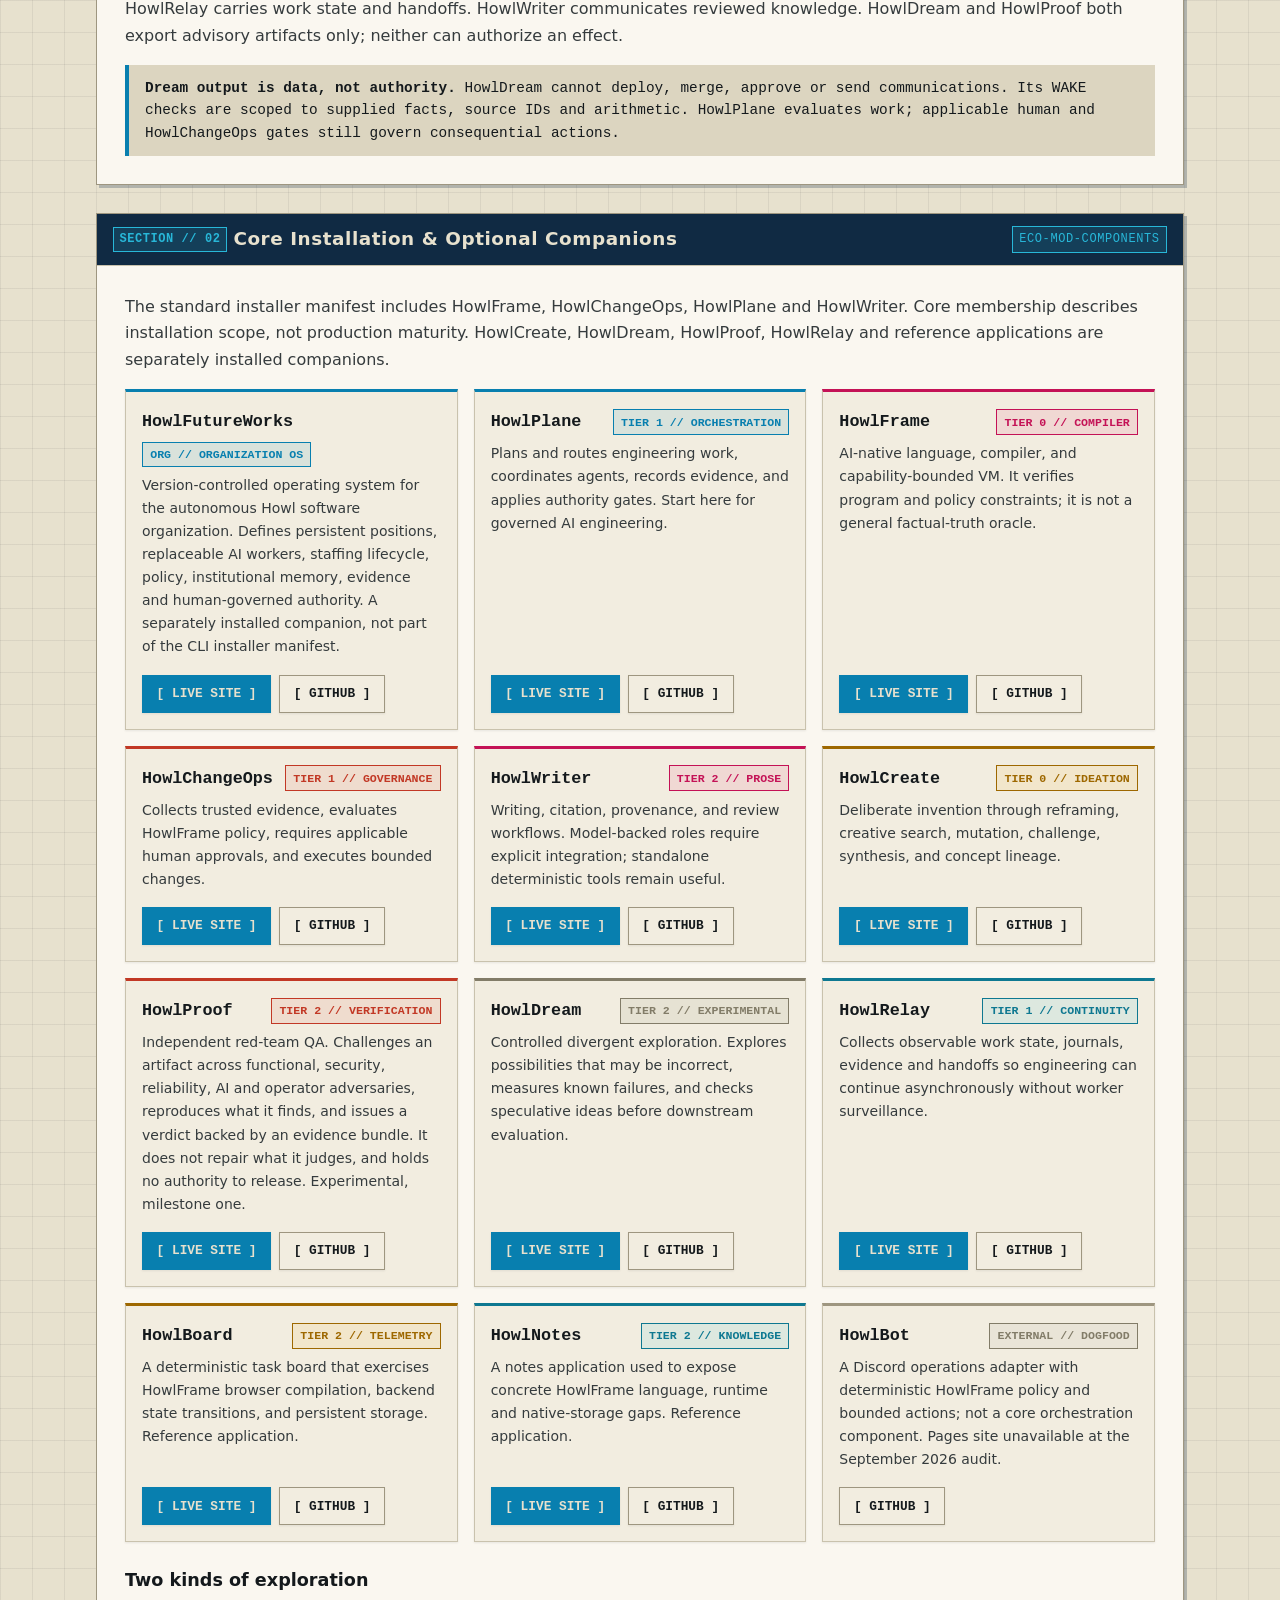
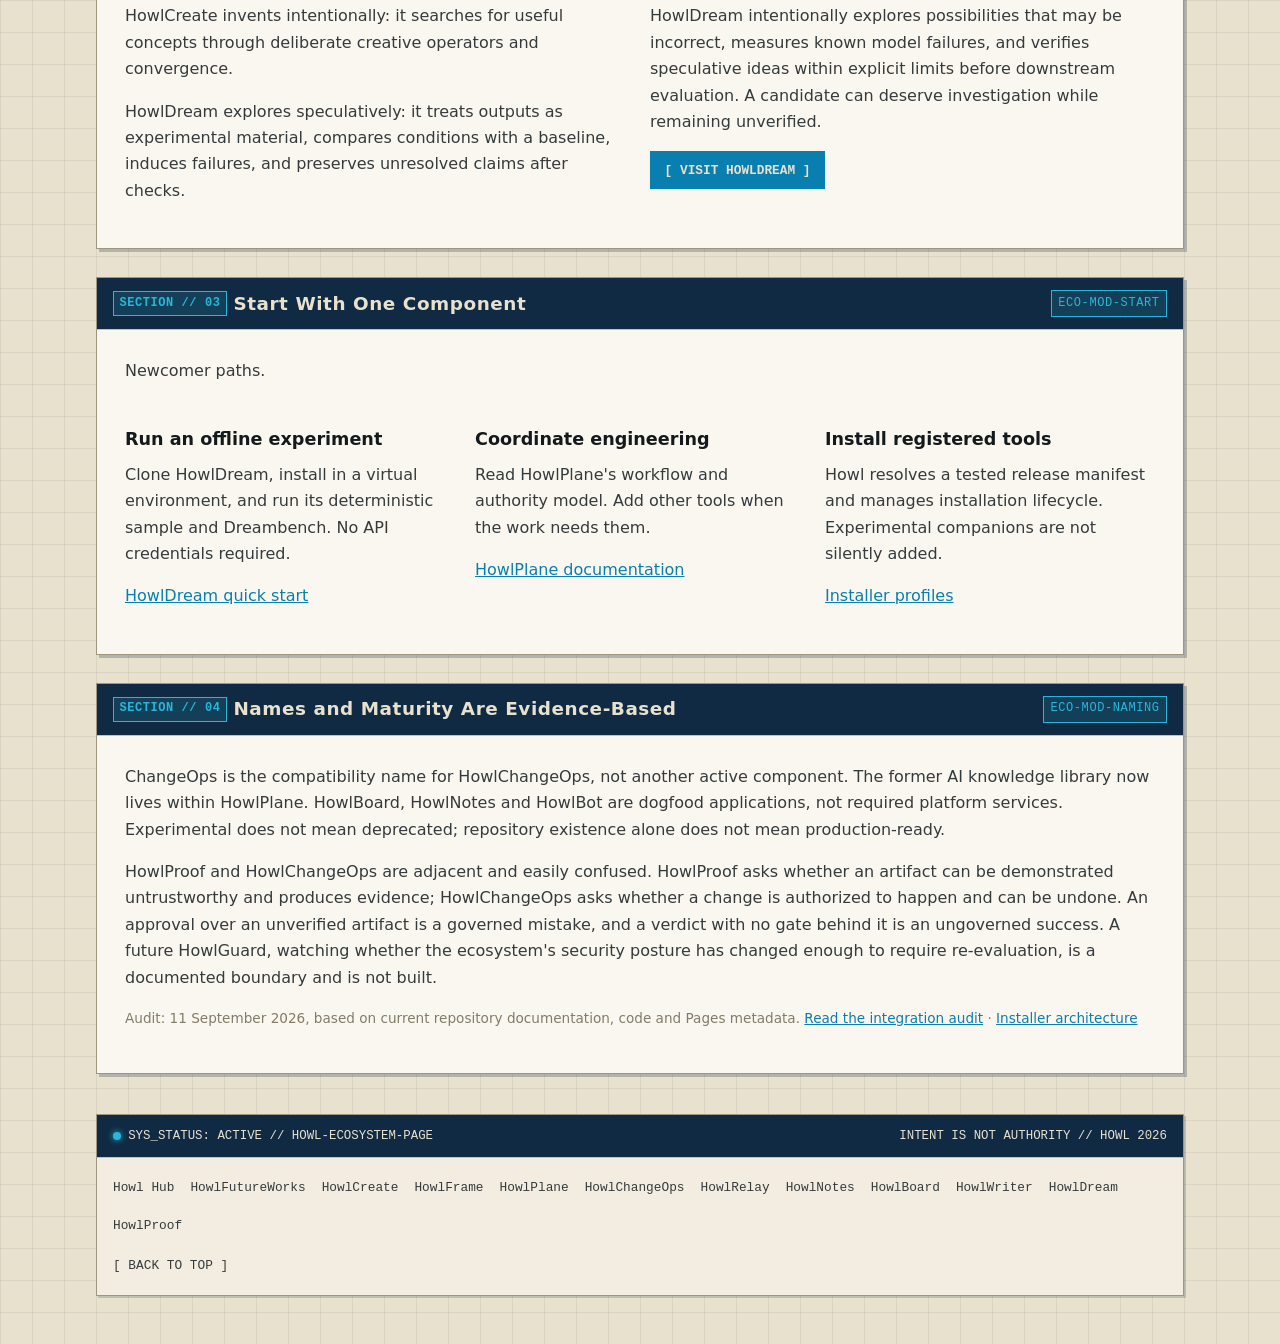
==== commit 0ad3513f: "Merge remote-tracking branch 'origin/main' into feat/howl-orchestrate" ====
--- a/docs/ecosystem.html
+++ b/docs/ecosystem.html
@@ -3,7 +3,7 @@
 <head>
     <meta charset="UTF-8">
     <meta name="viewport" content="width=device-width, initial-scale=1">
-    <meta name="description" content="Understand HowlInstinct, HowlForge, HowlPlane, HowlFrame, HowlProof, HowlChangeOps, HowlCreate, HowlDream and HowlRelay. Clear responsibilities, independent verification and governed execution.">
+    <meta name="description" content="Understand HowlPlane, HowlFrame, HowlProof, HowlChangeOps, HowlCreate, HowlDream and HowlRelay. Clear responsibilities, independent verification and governed execution.">
     <link rel="canonical" href="https://howlcipher.github.io/howl/ecosystem.html">
 
     <!-- Open Graph Metadata -->
@@ -26,9 +26,10 @@
 <body>
     <a class="skip-link" href="#main-content">Skip to main content</a>
 
-    <!-- Ecosystem Slide-out Drawer -->
+    <!-- Ecosystem Slide-out Drawer Overlay -->
     <div id="eco-drawer-overlay" class="eco-drawer-overlay" aria-hidden="true"></div>
 
+    <!-- Ecosystem Slide-out Drawer Panel -->
     <aside id="eco-drawer" class="eco-drawer" aria-label="Howl Ecosystem Directory" aria-hidden="true">
         <div class="drawer-header">
             <div class="drawer-title">HOWL // ECOSYSTEM DIRECTORY</div>
@@ -51,22 +52,6 @@
                 <div class="node-card-desc">Version-controlled autonomous software organization: workforce, policy, institutional memory, governance and operating state.</div>
             </a>
 
-            <a href="https://howlcipher.github.io/howlInstinct/" class="drawer-node-card">
-                <div class="node-card-top">
-                    <span class="node-card-name">HOWLINSTINCT</span>
-                    <span class="node-card-role" style="color: var(--color-amber);">[DECISION LAYER]</span>
-                </div>
-                <div class="node-card-desc">Bounded semantic judgments with explicit uncertainty and provenance. Confidence is not permission.</div>
-            </a>
-
-            <a href="https://howlcipher.github.io/howlforge/" class="drawer-node-card">
-                <div class="node-card-top">
-                    <span class="node-card-name">HOWLFORGE</span>
-                    <span class="node-card-role" style="color: var(--color-blue);">[WORKFORCE LAYER]</span>
-                </div>
-                <div class="node-card-desc">Durable roles, replaceable runtimes, deterministic matching, and inspectable handoff contracts for AI workers.</div>
-            </a>
-
             <a href="https://howlcipher.github.io/howlproof/" class="drawer-node-card">
                 <div class="node-card-top">
                     <span class="node-card-name">HOWLPROOF</span>
@@ -146,10 +131,9 @@
                 </div>
                 <div class="node-card-desc">Controlled divergent experiments, hallucination testing, failure analysis, and scoped verification.</div>
             </a>
-
         </div>
         <div class="drawer-footer">
-            <span>● 14 ECOSYSTEM NODES</span>
+            <span>● 12 ECOSYSTEM NODES</span>
             <span>AUTH // HOWL 2026</span>
         </div>
     </aside>
@@ -520,11 +504,7 @@
             <div class="footer-links">
                 <nav class="footer-nav" aria-label="Ecosystem Links">
                     <a href="https://howlcipher.github.io/howl/">Howl Hub</a>
-                    <a href="https://howlcipher.github.io/howl/ecosystem.html">Ecosystem</a>
                     <a href="https://howlcipher.github.io/HowlFutureWorks/">HowlFutureWorks</a>
-                    <a href="https://howlcipher.github.io/howlInstinct/">HowlInstinct</a>
-                    <a href="https://howlcipher.github.io/howlforge/">HowlForge</a>
-                    <a href="https://howlcipher.github.io/howlproof/">HowlProof</a>
                     <a href="https://howlcipher.github.io/howlcreate/">HowlCreate</a>
                     <a href="https://howlcipher.github.io/howlframe/">HowlFrame</a>
                     <a href="https://howlcipher.github.io/howlplane/">HowlPlane</a>
@@ -534,6 +514,7 @@
                     <a href="https://howlcipher.github.io/howlboard/">HowlBoard</a>
                     <a href="https://howlcipher.github.io/howlwriter/">HowlWriter</a>
                     <a href="https://howlcipher.github.io/howldream/">HowlDream</a>
+                    <a href="https://howlcipher.github.io/howlproof/">HowlProof</a>
                 </nav>
                 <a href="#main-content">[ BACK TO TOP ]</a>
             </div>
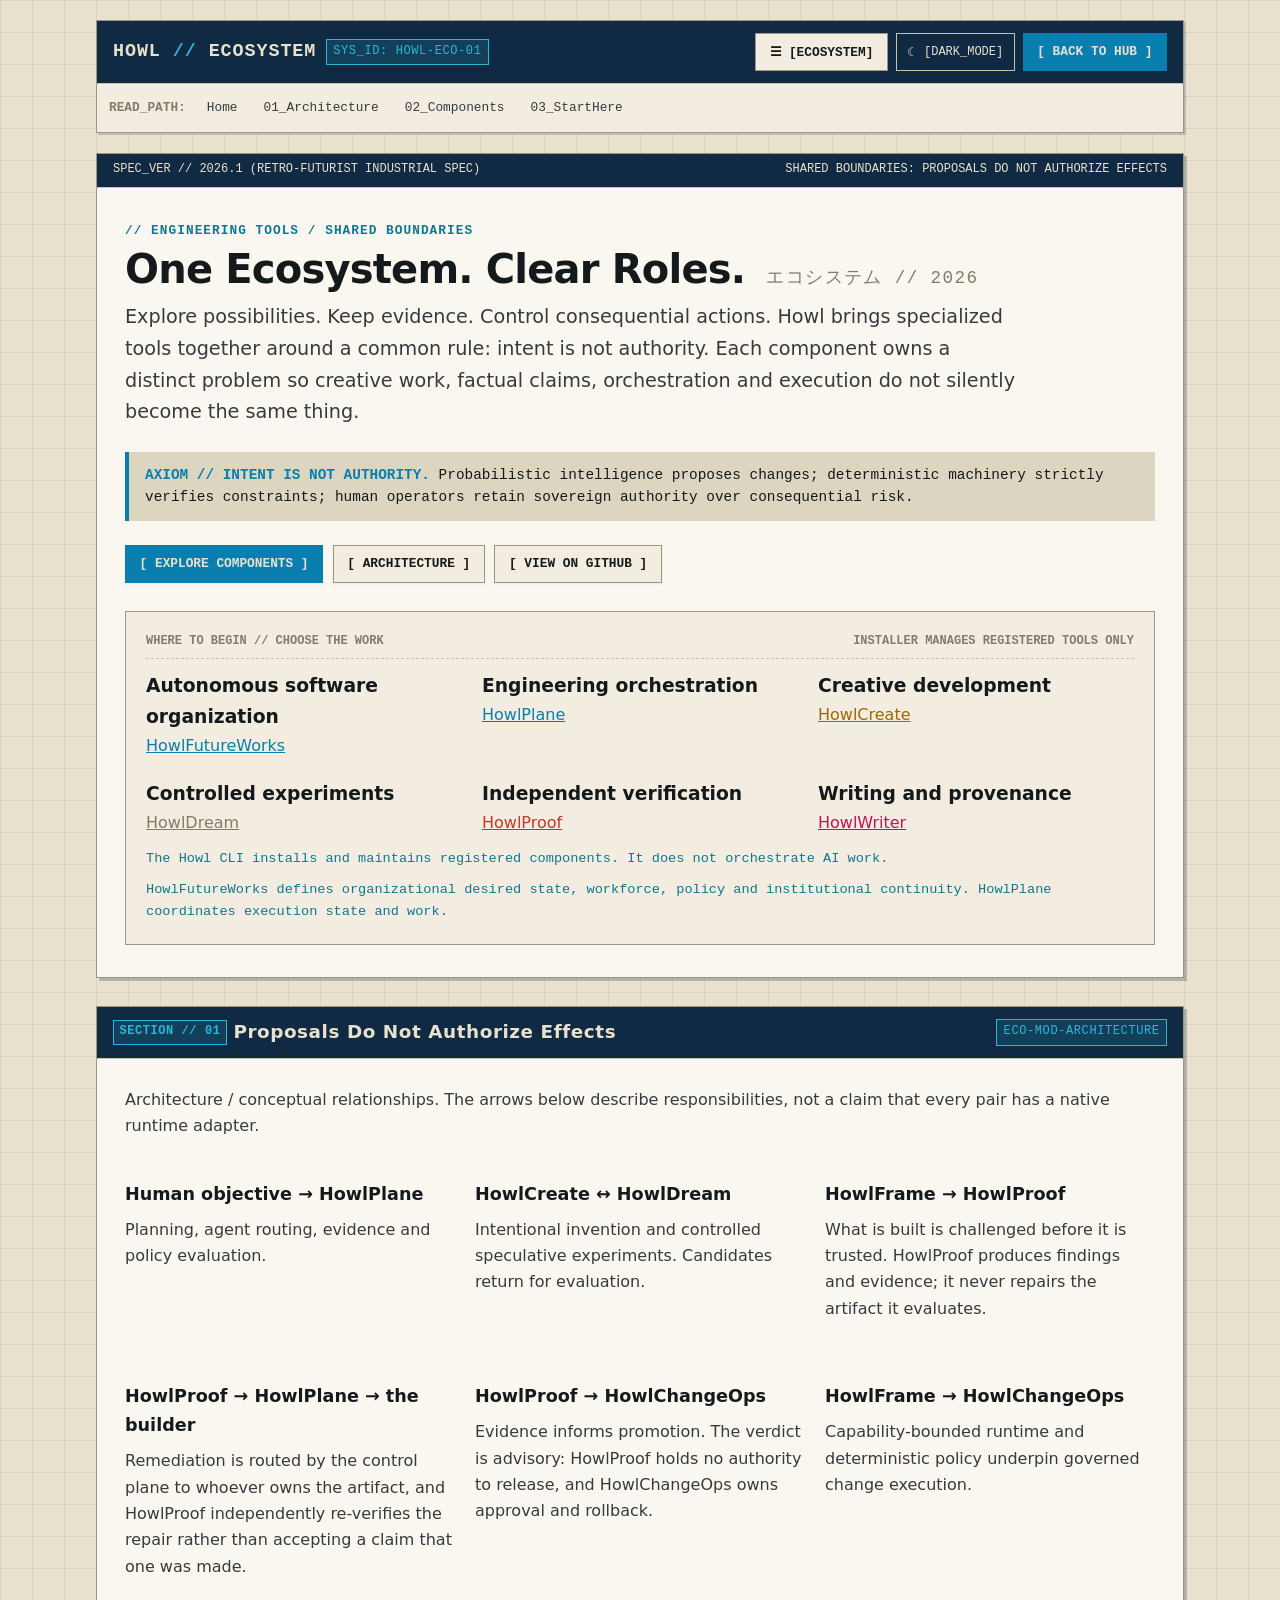
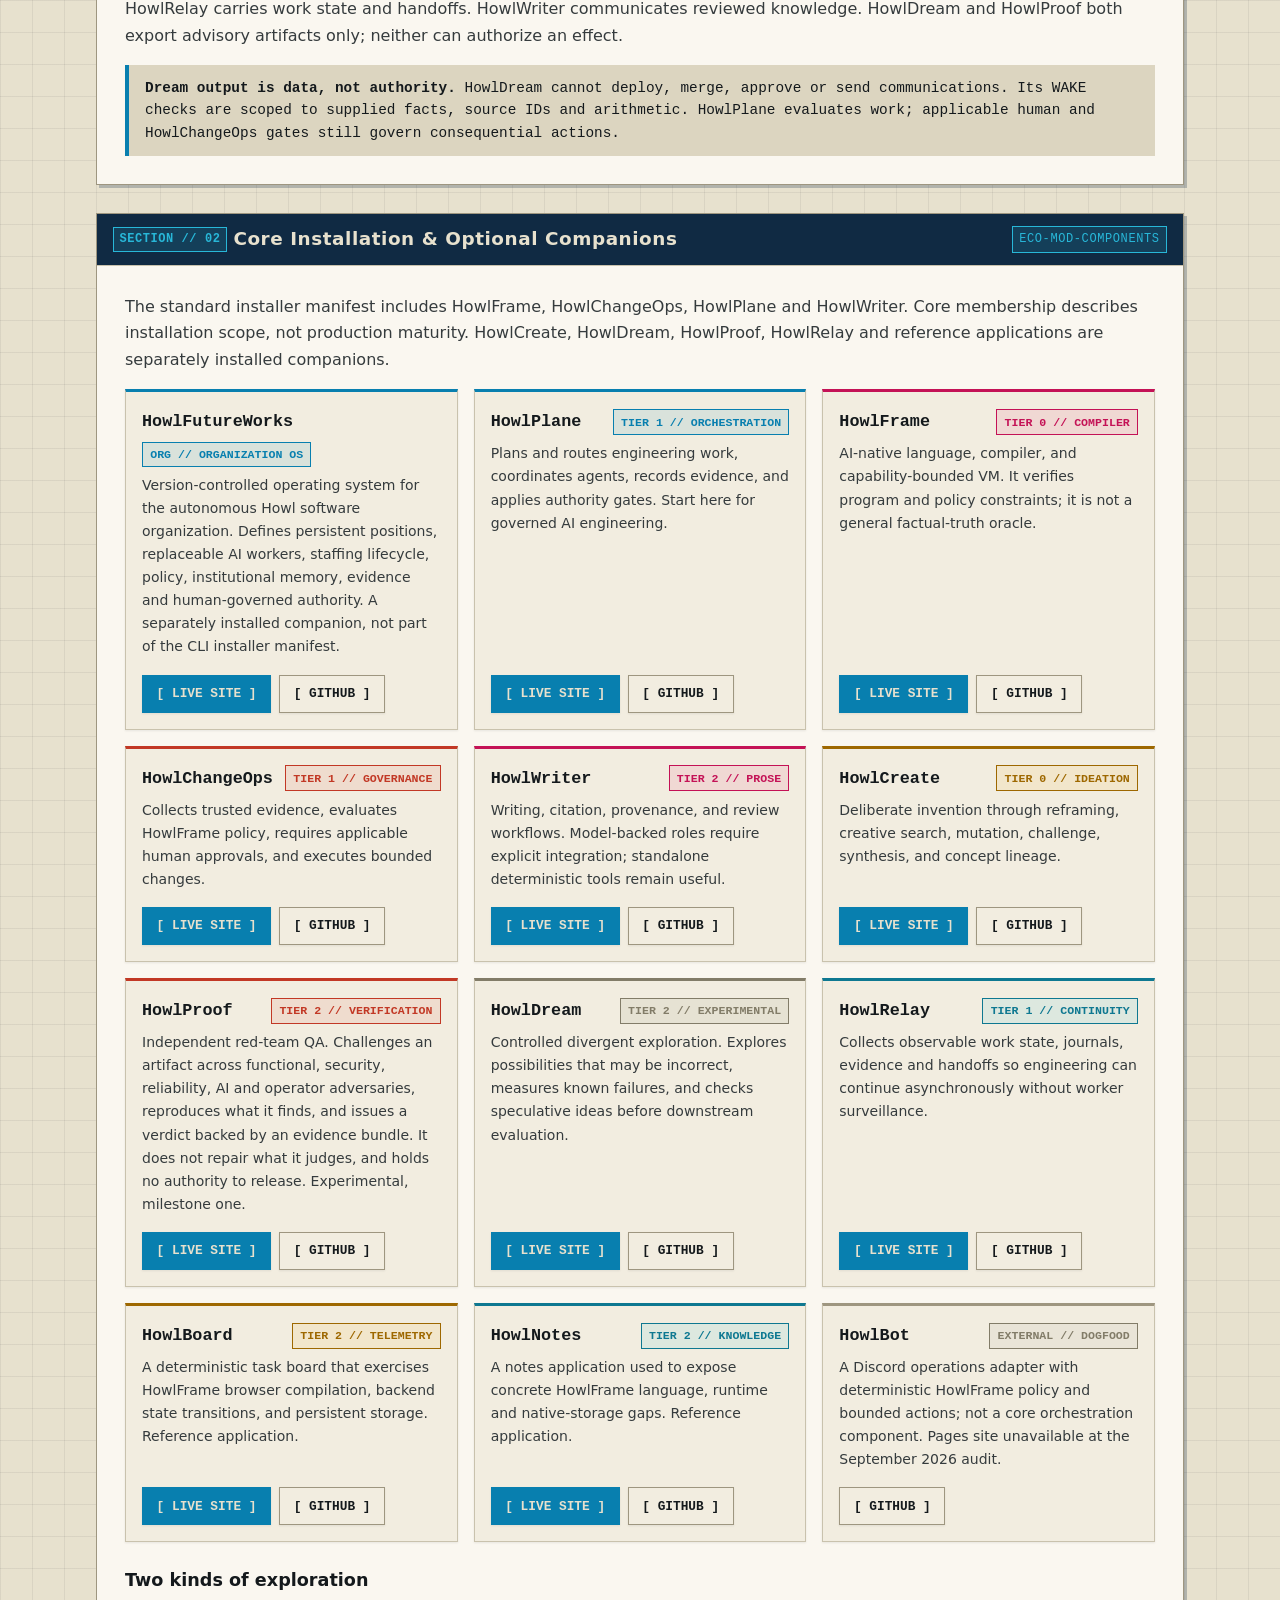
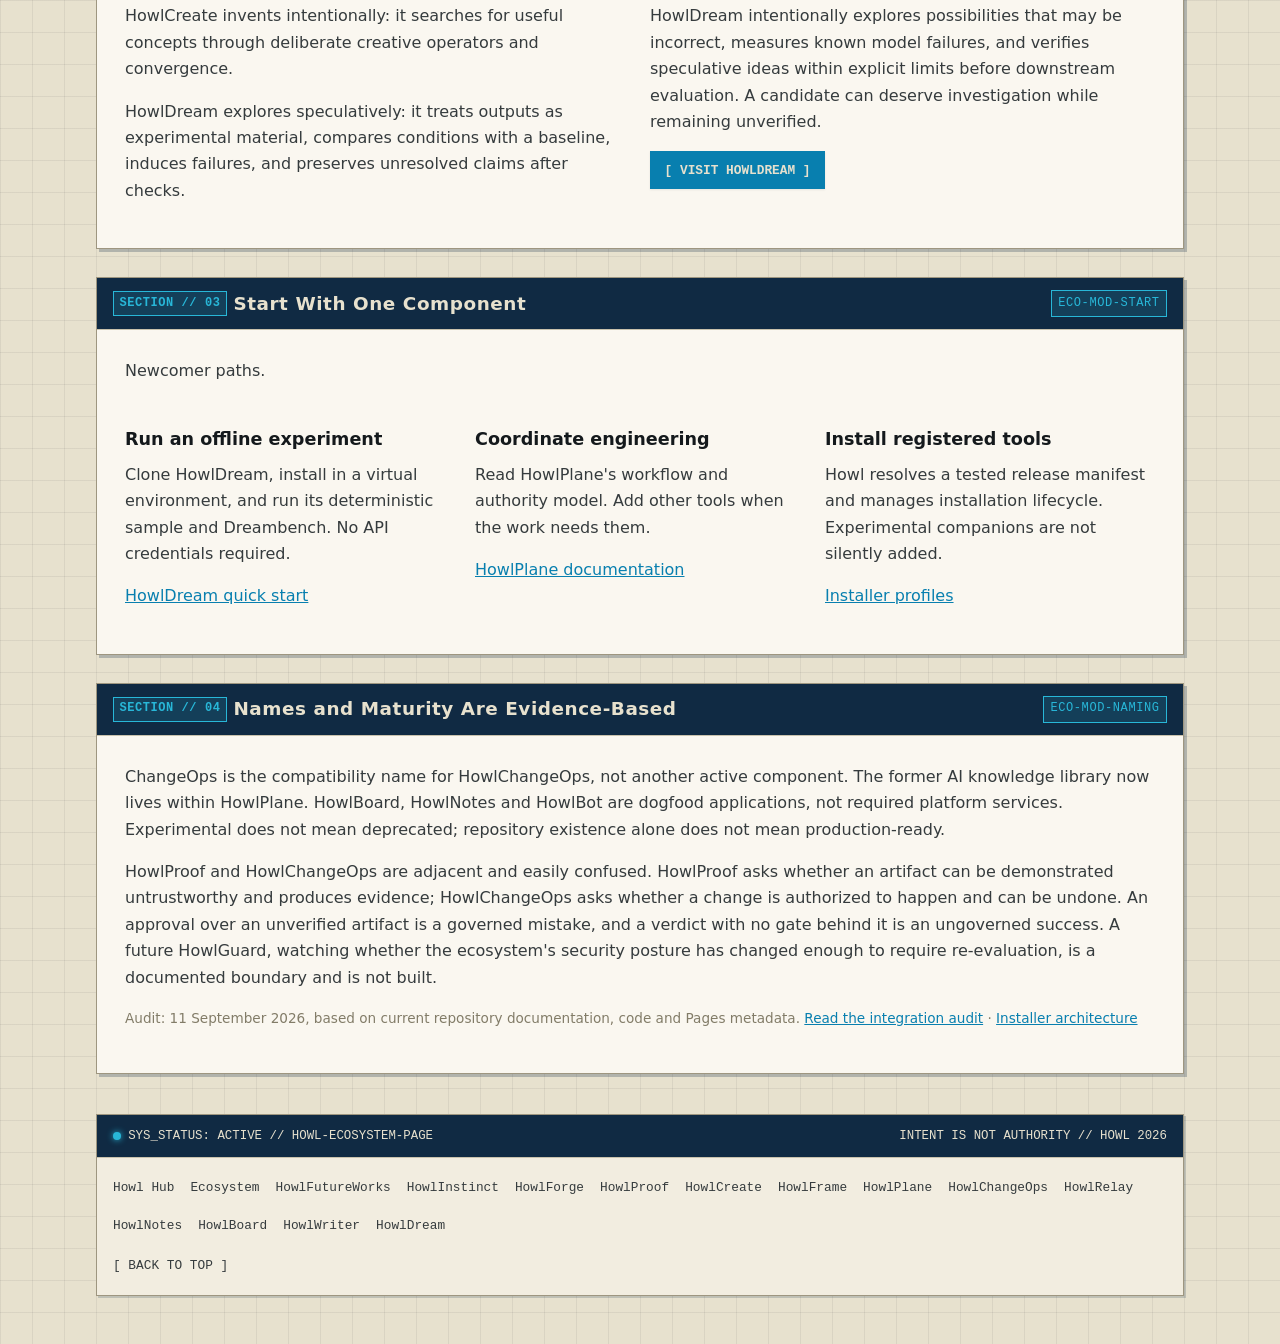
==== commit 16726010: "Merge eb11e1060713901018595ea8306b04c1f47a1b60 into a411bd8ec9feb60376b1298bfc7b8e12d2201498" ====
--- a/docs/ecosystem.html
+++ b/docs/ecosystem.html
@@ -3,7 +3,7 @@
 <head>
     <meta charset="UTF-8">
     <meta name="viewport" content="width=device-width, initial-scale=1">
-    <meta name="description" content="Understand HowlPlane, HowlFrame, HowlProof, HowlChangeOps, HowlCreate, HowlDream and HowlRelay. Clear responsibilities, independent verification and governed execution.">
+    <meta name="description" content="Understand HowlInstinct, HowlForge, HowlPlane, HowlFrame, HowlProof, HowlChangeOps, HowlCreate, HowlDream and HowlRelay. Clear responsibilities, independent verification and governed execution.">
     <link rel="canonical" href="https://howlcipher.github.io/howl/ecosystem.html">
 
     <!-- Open Graph Metadata -->
@@ -26,10 +26,9 @@
 <body>
     <a class="skip-link" href="#main-content">Skip to main content</a>
 
-    <!-- Ecosystem Slide-out Drawer Overlay -->
+    <!-- Ecosystem Slide-out Drawer -->
     <div id="eco-drawer-overlay" class="eco-drawer-overlay" aria-hidden="true"></div>
 
-    <!-- Ecosystem Slide-out Drawer Panel -->
     <aside id="eco-drawer" class="eco-drawer" aria-label="Howl Ecosystem Directory" aria-hidden="true">
         <div class="drawer-header">
             <div class="drawer-title">HOWL // ECOSYSTEM DIRECTORY</div>
@@ -52,6 +51,22 @@
                 <div class="node-card-desc">Version-controlled autonomous software organization: workforce, policy, institutional memory, governance and operating state.</div>
             </a>
 
+            <a href="https://howlcipher.github.io/howlInstinct/" class="drawer-node-card">
+                <div class="node-card-top">
+                    <span class="node-card-name">HOWLINSTINCT</span>
+                    <span class="node-card-role" style="color: var(--color-amber);">[DECISION LAYER]</span>
+                </div>
+                <div class="node-card-desc">Bounded semantic judgments with explicit uncertainty and provenance. Confidence is not permission.</div>
+            </a>
+
+            <a href="https://howlcipher.github.io/howlforge/" class="drawer-node-card">
+                <div class="node-card-top">
+                    <span class="node-card-name">HOWLFORGE</span>
+                    <span class="node-card-role" style="color: var(--color-blue);">[WORKFORCE LAYER]</span>
+                </div>
+                <div class="node-card-desc">Durable roles, replaceable runtimes, deterministic matching, and inspectable handoff contracts for AI workers.</div>
+            </a>
+
             <a href="https://howlcipher.github.io/howlproof/" class="drawer-node-card">
                 <div class="node-card-top">
                     <span class="node-card-name">HOWLPROOF</span>
@@ -131,9 +146,10 @@
                 </div>
                 <div class="node-card-desc">Controlled divergent experiments, hallucination testing, failure analysis, and scoped verification.</div>
             </a>
+
         </div>
         <div class="drawer-footer">
-            <span>● 12 ECOSYSTEM NODES</span>
+            <span>● 14 ECOSYSTEM NODES</span>
             <span>AUTH // HOWL 2026</span>
         </div>
     </aside>
@@ -504,7 +520,11 @@
             <div class="footer-links">
                 <nav class="footer-nav" aria-label="Ecosystem Links">
                     <a href="https://howlcipher.github.io/howl/">Howl Hub</a>
+                    <a href="https://howlcipher.github.io/howl/ecosystem.html">Ecosystem</a>
                     <a href="https://howlcipher.github.io/HowlFutureWorks/">HowlFutureWorks</a>
+                    <a href="https://howlcipher.github.io/howlInstinct/">HowlInstinct</a>
+                    <a href="https://howlcipher.github.io/howlforge/">HowlForge</a>
+                    <a href="https://howlcipher.github.io/howlproof/">HowlProof</a>
                     <a href="https://howlcipher.github.io/howlcreate/">HowlCreate</a>
                     <a href="https://howlcipher.github.io/howlframe/">HowlFrame</a>
                     <a href="https://howlcipher.github.io/howlplane/">HowlPlane</a>
@@ -514,7 +534,6 @@
                     <a href="https://howlcipher.github.io/howlboard/">HowlBoard</a>
                     <a href="https://howlcipher.github.io/howlwriter/">HowlWriter</a>
                     <a href="https://howlcipher.github.io/howldream/">HowlDream</a>
-                    <a href="https://howlcipher.github.io/howlproof/">HowlProof</a>
                 </nav>
                 <a href="#main-content">[ BACK TO TOP ]</a>
             </div>
